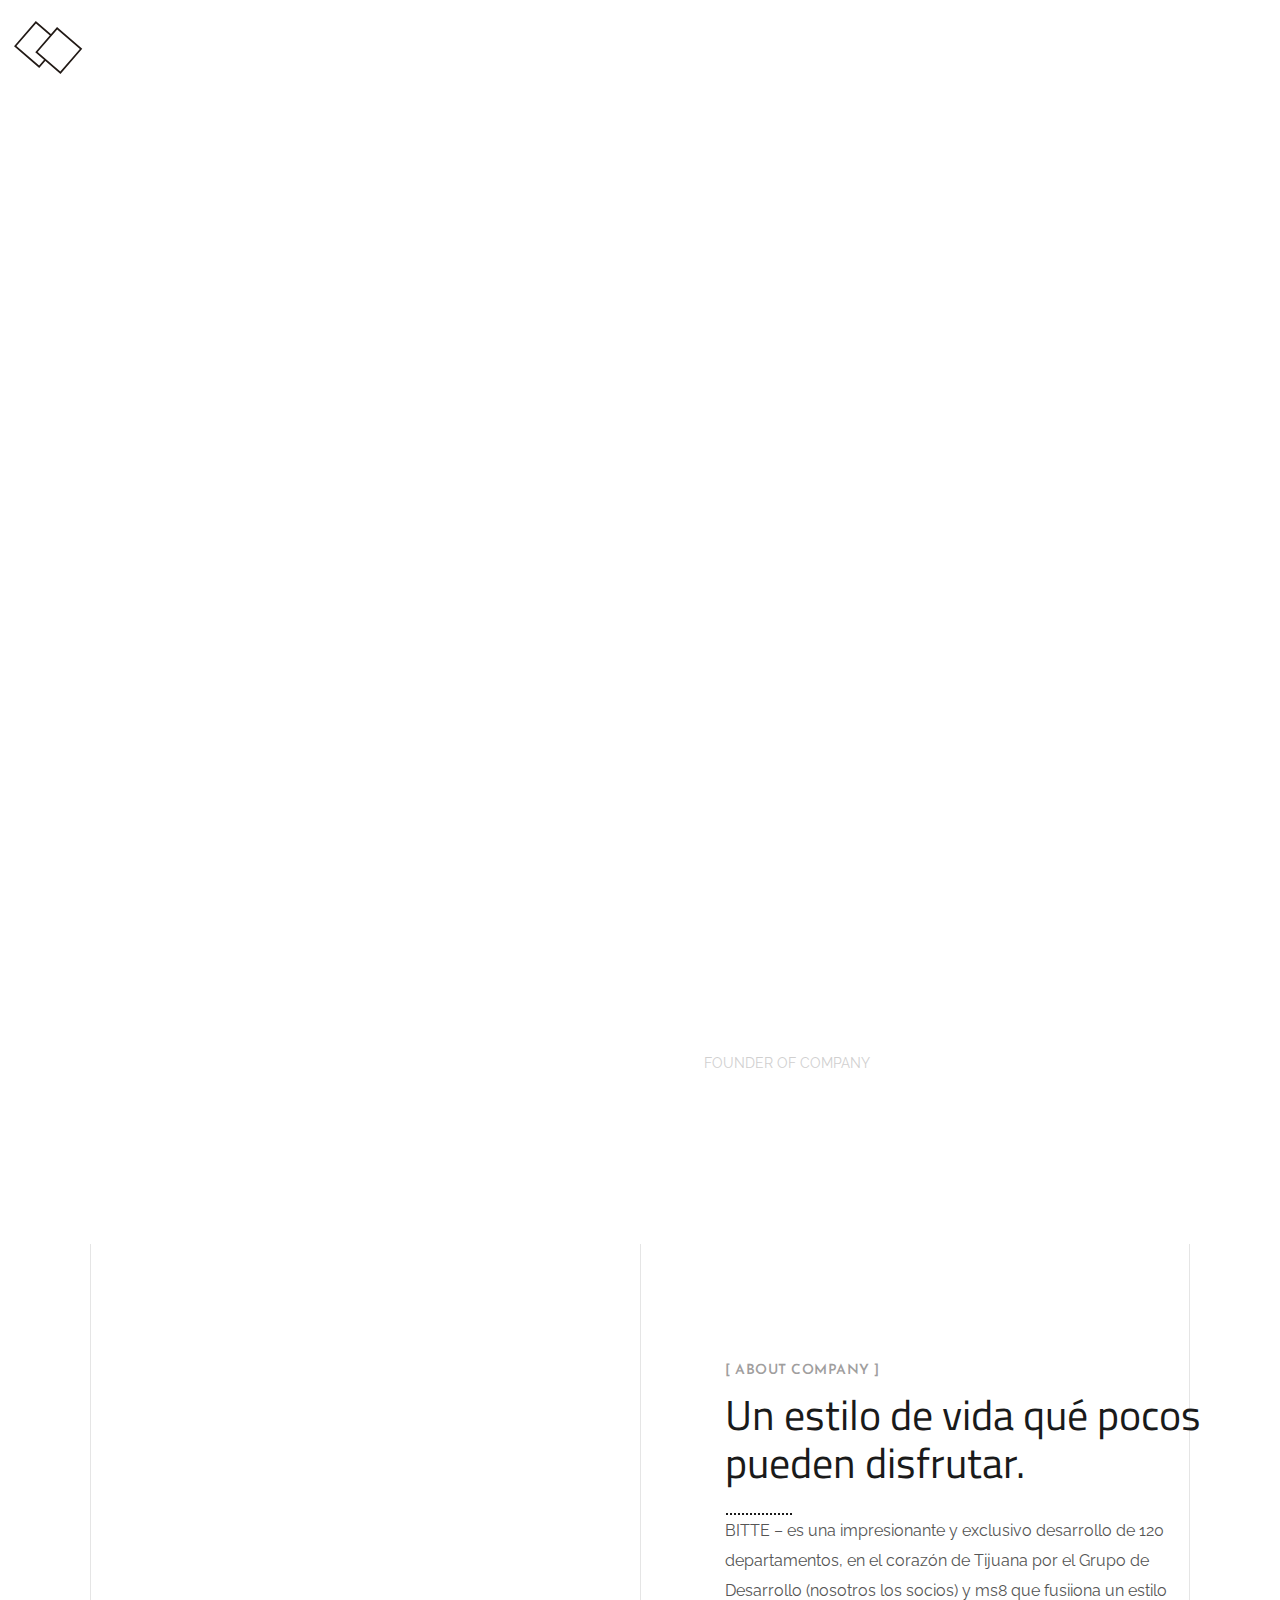
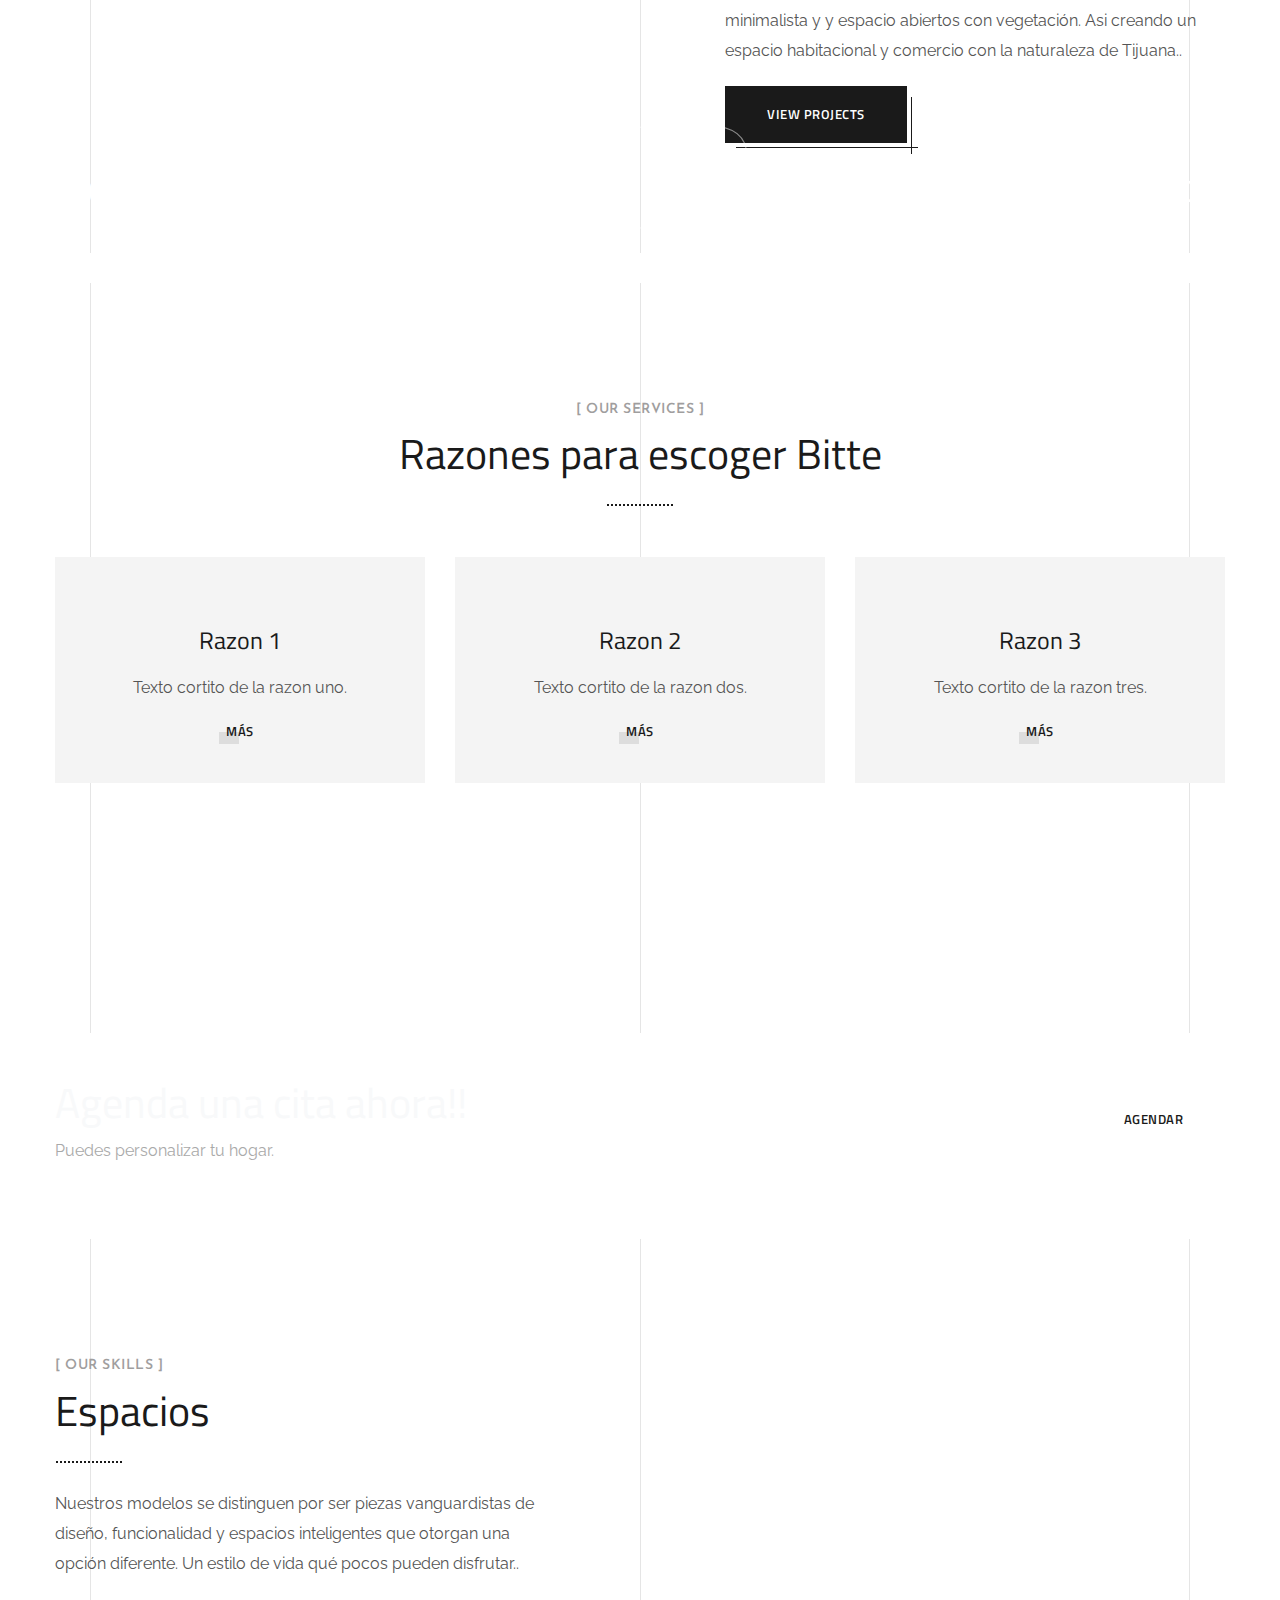
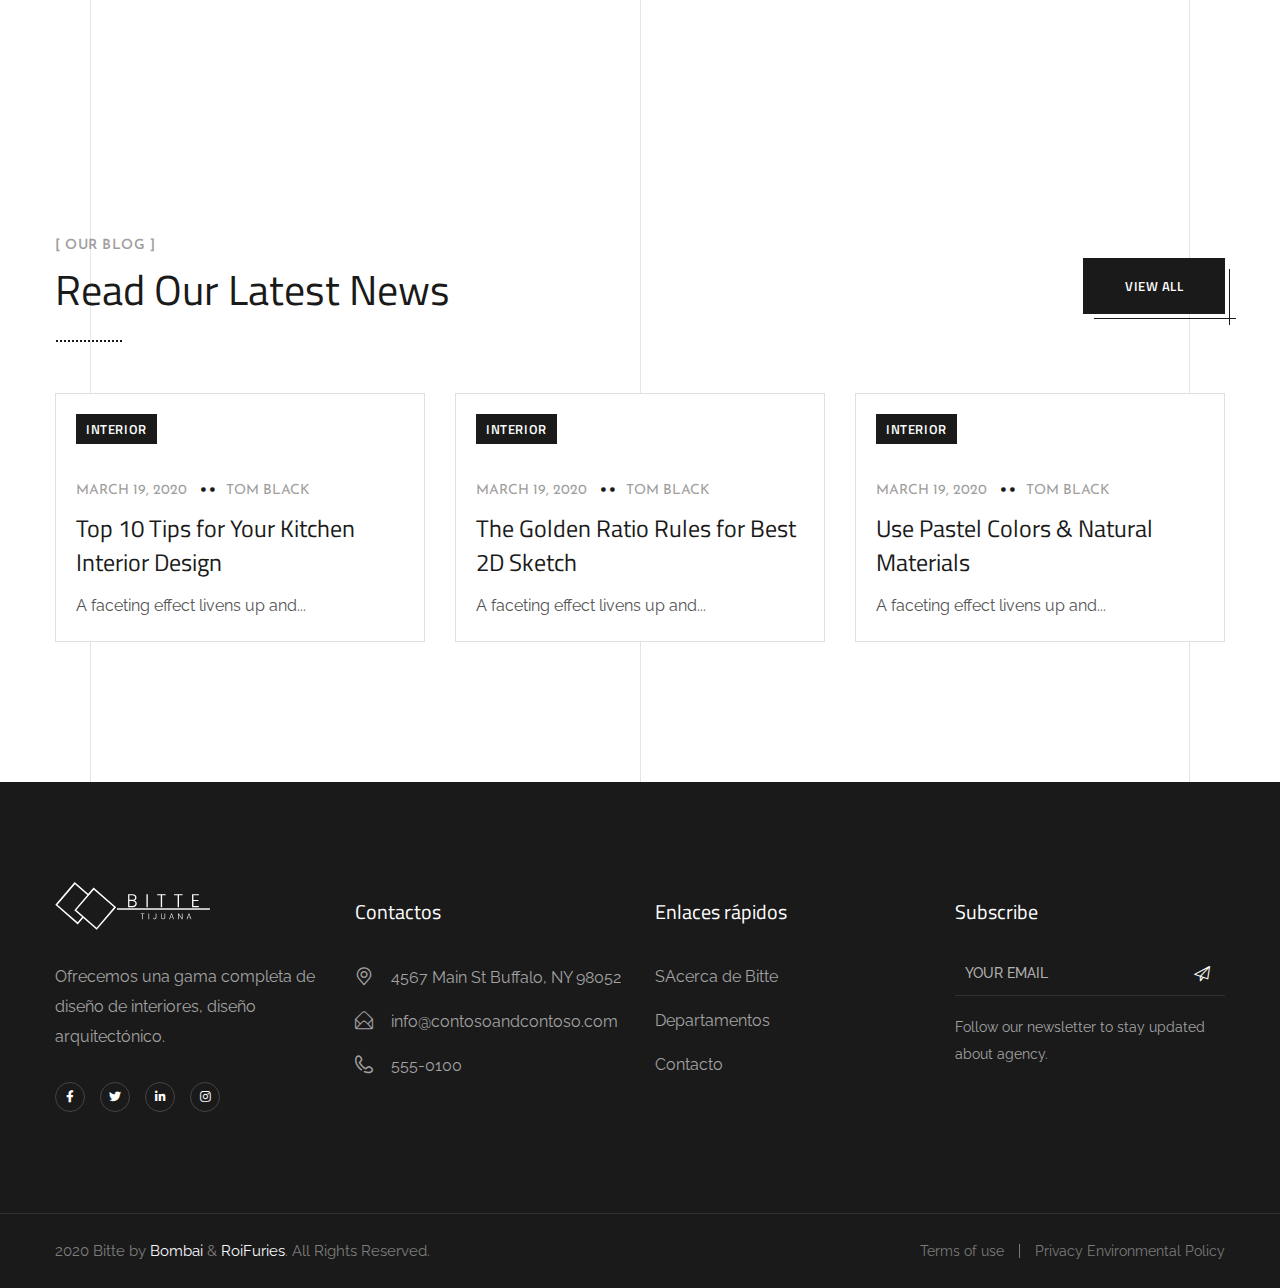
==== index.html @ f3c4a53a "first commit" ====
<!DOCTYPE html>
<html lang="en">

<head>
    <meta charset="utf-8">
    <meta http-equiv="X-UA-Compatible" content="IE=edge" />
    <meta name="viewport" content="width=device-width, initial-scale=1, maximum-scale=1" />
    <title>Bitte</title>
    <link rel="shortcut icon" type="image/x-icon" href="images/favicon.png" />
    <link rel="stylesheet" href="css/bootstrap.min.css" />
    <link rel="stylesheet" href="css/font-awesome.min.css" />
    <link rel="stylesheet" href="css/flaticon.css" />
    <link rel="stylesheet" href="css/owl.carousel.min.css" />
    <link rel="stylesheet" href="css/owl.theme.css" />
    <link rel="stylesheet" href="css/magnific-popup.css" />
    <link rel="stylesheet" href="css/lightgallery.css" />
    <link rel="stylesheet" href="css/woocommerce.css" />
    <link rel="stylesheet" href="css/royal-preload.css" />

    <link rel="stylesheet" href="style.css" />
    <!-- REVOLUTION SLIDER CSS -->
    <link rel="stylesheet" type="text/css" href="plugins/revolution/revolution/css/settings.css">   
    <!-- REVOLUTION NAVIGATION STYLE -->
    <link rel="stylesheet" type="text/css" href="plugins/revolution/revolution/css/navigation.css">
</head>

<body>
    <div id="royal_preloader"></div>
    <div id="page" class="site">
        <header id="site-header" class="site-header header-transparent">
            <!-- Main Header start -->
            <div class="octf-main-header is-fixed">
                <div class="octf-area-wrap">
                    <div class="container-fluid octf-mainbar-container">
                        <div class="octf-mainbar">
                            <div class="octf-mainbar-row octf-row">
                                <div class="octf-col logo-col no-padding">
                                    <div id="site-logo" class="site-logo">
                                        <a href="index.html">
                                            <img src="images/logo.svg" alt="Theratio" class="">
                                        </a>
                                    </div>
                                </div>
                                <div class="octf-col menu-col no-padding">
                                    <nav id="site-navigation" class="main-navigation">
                                        <ul class="menu">
                                            <li><a href="about-us.html">BITTE</a></li>
                                            <li><a href="BitteEspacios.html">Espacios</a></li>
                                            <li><a href="bitteDeptos.html">Departamentos</a></li>
                                            <li><a href="bitteContacto.html">Contacto</a></li>
                                        </ul>
                                    </nav>
                                </div>
                                <div class="octf-col cta-col text-right no-padding">
                                <!-- Call To Action -->
                                    <div class="octf-btn-cta">


                                        <div class="octf-sidepanel octf-cta-header">
                                            <div class="site-overlay panel-overlay"></div>
                                            <div id="panel-btn" class="panel-btn octf-cta-icons">
                                                <i class="ot-flaticon-menu"></i>
                                            </div>
                                        </div>
                                        
                                    </div>                              
                                </div>
                            </div>
                        </div>
                    </div>
                </div>
            </div>
            <div class="header_mobile">
                <div class="container-fluid">
                    <div class="octf-mainbar-row octf-row">
                        <div class="octf-col">
                            <div class="mlogo_wrapper clearfix">
                                <div class="mobile_logo">
                                    <a href="index.html">
                                        <img src="images/logo.svg" alt="Theratio">
                                    </a>
                                </div>
                            </div>
                        </div>
                        <div class="octf-col justify-content-end">
                            <div class="octf-search octf-cta-header">
                                <div class="toggle_search octf-cta-icons">
                                    <i class="ot-flaticon-search"></i>
                                </div>
                                <!-- Form Search on Header -->
                                <div class="h-search-form-field collapse">
                                    <div class="h-search-form-inner">
                                        <form role="search" method="get" class="search-form">
                                            <input type="search" class="search-field" placeholder="SEARCH..." value="" name="s">
                                            <button type="submit" class="search-submit"><i class="ot-flaticon-search"></i></button>
                                        </form>
                                    </div>                                  
                                </div>
                            </div>
                            <div class="octf-menu-mobile octf-cta-header">
                                <div id="mmenu-toggle" class="mmenu-toggle">
                                    <button><i class="ot-flaticon-menu"></i></button>
                                </div>
                                <div class="site-overlay mmenu-overlay"></div>
                                <div id="mmenu-wrapper" class="mmenu-wrapper on-right">
                                    <div class="mmenu-inner">
                                        <a class="mmenu-close" href="#"><i class="ot-flaticon-right-arrow"></i></a>
                                        <div class="mobile-nav">
                                            <ul id="menu-main-menu" class="mobile_mainmenu none-style">
                                                <li><a href="about-us.html">BITTE</a></li>
                                            <li><a href="BitteEspacios.html">Espacios</a></li>
                                            <li><a href="bitteDeptos.html">Departamentos</a></li>
                                            <li><a href="bitteContacto.html">Contacto</a></li>
                                            </ul>
                                        </div>
                                    </div>
                                </div>
                            </div>
                        </div>
                    </div>
                </div>
            </div>
        </header>

        <div id="side-panel" class="side-panel">
            <a href="#" class="side-panel-close"><i class="ot-flaticon-close-1"></i></a>
            <div class="side-panel-block">
                <div class="side-panel-wrap">
                    <div class="the-logo">
                        <a href="index-html">
                            <img src="images/logo-footer.svg" alt="Theratio">
                        </a>                    
                    </div>
                    <div class="ot-heading">
                        <h2 class="main-heading">Galería</h2>
                    </div>
                    <div class="image-gallery">
                        <div id="gallery-1" class="gallery galleryid-102 gallery-columns-3 gallery-size-thumbnail">
                            <figure class="gallery-item">
                                <div class="gallery-icon landscape">
                                    <a href="https://via.placeholder.com/150x150.png">
                                        <img src="https://via.placeholder.com/150x150.png" class="" alt="">
                                    </a>
                                </div>
                            </figure>
                            <figure class="gallery-item">
                                <div class="gallery-icon landscape">
                                    <a href="https://via.placeholder.com/150x150.png">
                                        <img src="https://via.placeholder.com/150x150.png" class="" alt="">
                                    </a>
                                </div>
                            </figure>
                            <figure class="gallery-item">
                                <div class="gallery-icon landscape">
                                    <a href="https://via.placeholder.com/150x150.png">
                                        <img src="https://via.placeholder.com/150x150.png" class="" alt="">
                                    </a>
                                </div>
                            </figure>
                            <figure class="gallery-item">
                                <div class="gallery-icon landscape">
                                    <a href="https://via.placeholder.com/150x150.png">
                                        <img src="https://via.placeholder.com/150x150.png" class="" alt="">
                                    </a>
                                </div>
                            </figure>
                            <figure class="gallery-item">
                                <div class="gallery-icon landscape">
                                    <a href="https://via.placeholder.com/150x150.png">
                                        <img src="https://via.placeholder.com/150x150.png" class="" alt="">
                                    </a>
                                </div>
                            </figure>
                            <figure class="gallery-item">
                                <div class="gallery-icon landscape">
                                    <a href="https://via.placeholder.com/150x150.png">
                                        <img src="https://via.placeholder.com/150x150.png" class="" alt="">
                                    </a>
                                </div>
                            </figure>
                        </div>
                    </div>
                    <div class="ot-heading ">
                        <h2 class="main-heading">Contact Info</h2>
                    </div>
                    <div class="side-panel-cinfo">
                        <ul class="panel-cinfo">
                            <li class="panel-list-item">
                                <span class="panel-list-icon"><i class="ot-flaticon-place"></i></span>
                                <span class="panel-list-text"> 4567 Main St Buffalo, NY 98052  </span>
                            </li>
                            <li class="panel-list-item">
                                <span class="panel-list-icon"><i class="ot-flaticon-mail"></i></span>
                                <span class="panel-list-text">info@contosoandcontoso.com</span>
                            </li>
                            <li class="panel-list-item">
                                <span class="panel-list-icon"><i class="ot-flaticon-phone-call"></i></span>
                                <span class="panel-list-text">+1555-0100</span>
                            </li>
                        </ul>
                    </div>
                    <div class="side-panel-social">
                        <ul>
                            <li><a href="http://twitter.com" target="_self"><i class="fab fa-twitter"></i></a></li>
                            <li><a href="http://facebook.com" target="_self"><i class="fab fa-facebook-f"></i></a></li>
                            <li><a href="http://linkedin.com" target="_self"><i class="fab fa-linkedin-in"></i></a></li>
                            <li><a href="http://instagram" target="_self"><i class="fab fa-instagram"></i></a></li>
                        </ul>
                    </div>
                </div>
            </div>
        </div>

        <div id="content" class="site-content">
            <div class="p-0">
                <div class="grid-lines grid-lines-horizontal z-index-1">
                    <span class="g-line-horizontal line-bottom color-line-secondary"></span>
                </div>
                <div class="grid-lines grid-lines-vertical z-index-1">
                    <span class="g-line-vertical line-left color-line-secondary"></span>
                    <span class="g-line-vertical line-right color-line-secondary"></span>
                </div>
                <div id="rev_slider_one_wrapper" class="rev_slider_wrapper fullscreen-container" data-alias="mask-showcase" data-source="gallery">
                    <!-- START REVOLUTION SLIDER 5.4.1 fullscreen mode -->
                    <div id="rev_slider_one" class="rev_slider fullscreenbanner" style="display:none;" data-version="5.4.1">
                        <ul>
                        
                            <!-- SLIDE 1 -->
                            <li data-index="rs-70" data-transition="fade" data-slotamount="default" data-hideafterloop="0" data-hideslideonmobile="off"  data-easein="default" data-easeout="default" data-masterspeed="300"  data-thumb="https://via.placeholder.com/1920x950.png"  data-rotate="0"  data-saveperformance="off"  data-title="" data-param1="1" data-param2="" data-param3="" data-param4="" data-param5="" data-param6="" data-param7="" data-param8="" data-param9="" data-param10="" data-description="">
                                <!-- MAIN IMAGE -->
                                <img src="https://via.placeholder.com/1920x950.png" data-bgcolor='rgba(255,255,255,0)' style='' alt=""  data-bgposition="center center" data-bgfit="cover" class="rev-slidebg" data-bgrepeat="no-repeat" data-bgparallax="off" data-no-retina>
                                
                                <!-- LAYER 1  right image overlay dark-->

                                                            
                                <!-- LAYER 3  Thin text title-->
                                <div class="tp-caption tp-resizeme tp-caption-big" 
                                    id="slide-70-layer-1" 
                                    data-x="['center','center','center','center']" data-hoffset="['56','46','34','0']" 
                                    data-y="['center','center','center','center']" data-voffset="['-64','-72','-65','-50']" 
                                    data-fontsize="['206',150','0','0']"
                                    data-lineheight="['206','170','127','80']"
                                    data-letterspacing="['104','85','63','39']"
                                    data-fontweight="['900','900','900','900']"
                                    data-color="['transparent','transparent','transparent','transparent']"
                                    data-whitespace="nowrap"
                         
                                    data-type="text" 
                                    data-responsive_offset="on" 
                
                                    data-frames='[{"delay":500,"split":"chars","splitdelay":0.1,"speed":500,"frame":"0","from":"x:[105%];z:0;rX:45deg;rY:0deg;rZ:90deg;sX:1;sY:1;skX:0;skY:0;","mask":"x:0px;y:0px;s:inherit;e:inherit;","to":"o:1;","ease":"power4.inOut"},{"delay":"wait","speed":1000,"frame":"999","to":"x:50px;z:0;rX:0deg;rY:0deg;rZ:0deg;sX:1;sY:1;skX:0;skY:0;","ease":"power3.inOut"}]'

                                    data-textAlign="['center','center','center','center']"
                
                                    >Design
                                </div>
                                       
                                <!-- LAYER 4  Bold Title-->
                                <div class="tp-caption tp-resizeme tp-caption-main" 
                                    id="slide-70-layer-2" 
                                    data-x="['center','center','center','center']" data-hoffset="['2','0','0','0']" 
                                    data-y="['center','center','center','center']" data-voffset="['-56','-63','-60','-65']"
                                    data-fontsize="['93','72','55','40']"
                                    data-lineheight="['83','70','51','55']"
                                    data-color="['#fff','#fff','#fff','#fff']"
                                    data-fontweight="['200','200','200','200']"
                                    data-whitespace="nowrap"
                         
                                    data-type="text" 
                                    data-responsive_offset="on" 
                                    
                                    data-frames='[{"delay":900,"speed":1000,"frame":"0","from":"x:50px;opacity:0;","to":"o:1;","ease":"power3.inOut"},{"delay":"wait","speed":1000,"frame":"999","to":"x:50px;opacity:0;","ease":"power3.inOut"}]'

                                    data-textAlign="['left','left','left','left']"
                
                                    >New Level of Interior 
                                </div>
                                                                    
                                <!-- LAYER 5  Paragraph-->
                                <div class="tp-caption tp-resizeme tp-desc" 
                                    id="slide-70-layer-3" 
                                    data-x="['center','center','center','center']" data-hoffset="['0','0','0','0']"
                                    data-y="['center','center','center','center']" data-voffset="['54','43','31','15']" 
                                    data-fontsize="['19','18','17','16']"
                                    data-lineheight="['33','27','28','24']"
                                    data-width="['818','630','500','417']"
                                    data-weight="['500','500','500','500']"
                                    data-color="['#fff','#fff','#fff','#fff']"
                                    data-whitespace="normal"
                         
                                    data-type="text" 
                                    data-responsive_offset="on" 
                
                                    data-frames='[{"delay":1200,"speed":1000,"frame":"0","from":"x:50px;opacity:0;","to":"o:1;","ease":"power3.inOut"},{"delay":"wait","speed":1000,"frame":"999","to":"x:50px;opacity:0;","ease":"power3.inOut"}]'
                                    
                                    data-textAlign="['center','center','center','center']"
                
                                    >We pride ourselves on being builders — creating architectural and creative solutions to help people realize their vision and make them a reality. Wanna work with us?
                                    </div> 
        
                                <!-- LAYER 6  Read More-->
                                <div class="tp-caption rev-btn" 
                                    id="slide-70-layer-4" 
                                    data-x="['center','center','center','center']" data-hoffset="['0','0','0','0']"  
                                    data-y="['center','center','center','center']" data-voffset="['170','140','119','110']"
                                    data-fontsize="['13','18','17','0']"
                                    data-lineheight="['25','18','16','16']"
                                    data-width="none"
                                    data-height="none"
                                    data-whitespace="nowrap"   
                                    data-responsive_offset="on" 
                
                                    data-frames='[{"delay":1500,"speed":1000,"frame":"0","from":"x:50px;opacity:0;","to":"o:1;","ease":"power3.inOut"},{"delay":"wait","speed":1000,"frame":"999","to":"x:50px;opacity:0;","ease":"power3.inOut"}]'
                                    
                                    data-textAlign="['center','center','center','center']"
                                    data-paddingtop="[0,0,0,0]"
                                    data-paddingright="[0,0,0,0]"
                                    data-paddingbottom="[0,0,0,0]"
                                    data-paddingleft="[0,0,0,0]"
                
                                    ><a href="portfolio-masonry.html" class="octf-btn octf-btn-primary btn-slider btn-large">View Projects</a>
                                </div>  
                       
                            </li>  
                                         

                            <!-- SLIDE 1 -->
                            <li data-index="rs-71" data-transition="fade" data-slotamount="default" data-hideafterloop="0" data-hideslideonmobile="off"  data-easein="default" data-easeout="default" data-masterspeed="300"  data-thumb="https://via.placeholder.com/1920x950.png"  data-rotate="0"  data-saveperformance="off"  data-title="" data-param1="1" data-param2="" data-param3="" data-param4="" data-param5="" data-param6="" data-param7="" data-param8="" data-param9="" data-param10="" data-description="">
                                <!-- MAIN IMAGE -->
                                <img src="https://via.placeholder.com/1920x950.png" data-bgcolor='#ffffff' style='' alt=""  data-bgposition="center center" data-bgfit="cover" data-bgrepeat="no-repeat" class="rev-slidebg" data-bgparallax="off" data-no-retina>
                                  
                                                            
                                <!-- LAYER 3  Thin text title-->
                                <div class="tp-caption tp-resizeme tp-caption-big" 
                                    id="slide-71-layer-1" 
                                    data-x="['center','center','center','center']" data-hoffset="['56','46','34','0']" 
                                    data-y="['center','center','center','center']" data-voffset="['-64','-72','-65','-50']" 
                                    data-fontsize="['206',150','0','0']"
                                    data-lineheight="['206','170','127','80']"
                                    data-letterspacing="['104','85','63','39']"
                                    data-fontweight="['900','900','900','900']"
                                    data-color="['transparent','transparent','transparent','transparent']"
                                    data-whitespace="nowrap"
                         
                                    data-type="text" 
                                    data-responsive_offset="on" 
                
                                    data-frames='[{"delay":500,"split":"chars","splitdelay":0.1,"speed":500,"frame":"0","from":"x:[105%];z:0;rX:45deg;rY:0deg;rZ:90deg;sX:1;sY:1;skX:0;skY:0;","mask":"x:0px;y:0px;s:inherit;e:inherit;","to":"o:1;","ease":"power4.inOut"},{"delay":"wait","speed":1000,"frame":"999","to":"x:50px;z:0;rX:0deg;rY:0deg;rZ:0deg;sX:1;sY:1;skX:0;skY:0;","ease":"power3.inOut"}]'

                                    data-textAlign="['center','center','center','center']"
                
                                    >Quality
                                </div>
                                       
                                <!-- LAYER 4  Bold Title-->
                                <div class="tp-caption tp-resizeme tp-caption-main" 
                                    id="slide-71-layer-2" 
                                    data-x="['center','center','center','center']" data-hoffset="['2','0','0','0']" 
                                    data-y="['center','center','center','center']" data-voffset="['-56','-63','-60','-65']"
                                    data-fontsize="['93','72','55','40']"
                                    data-lineheight="['83','70','51','55']"
                                    data-color="['#fff','#fff','#fff','#fff']"
                                    data-fontweight="['200','200','200','200']"
                                    data-whitespace="nowrap"
                         
                                    data-type="text" 
                                    data-responsive_offset="on" 
                                    
                                    data-frames='[{"delay":900,"speed":1000,"frame":"0","from":"x:50px;opacity:0;","to":"o:1;","ease":"power3.inOut"},{"delay":"wait","speed":1000,"frame":"999","to":"x:50px;opacity:0;","ease":"power3.inOut"}]'

                                    data-textAlign="['left','left','left','left']"
                
                                    >High-end Interior Design
                                </div>
                                                                    
                                <!-- LAYER 5  Paragraph-->
                                <div class="tp-caption tp-resizeme tp-desc" 
                                    id="slide-71-layer-3" 
                                    data-x="['center','center','center','center']" data-hoffset="['0','0','0','0']"
                                    data-y="['center','center','center','center']" data-voffset="['54','43','31','15']" 
                                    data-fontsize="['19','18','17','16']"
                                    data-lineheight="['33','27','28','24']"
                                    data-width="['818','630','500','417']"
                                    data-weight="['500','500','500','500']"
                                    data-color="['#fff','#fff','#fff','#fff']"
                                    data-whitespace="normal"
                         
                                    data-type="text" 
                                    data-responsive_offset="on" 
                
                                    data-frames='[{"delay":1200,"speed":1000,"frame":"0","from":"x:50px;opacity:0;","to":"o:1;","ease":"power3.inOut"},{"delay":"wait","speed":1000,"frame":"999","to":"x:50px;opacity:0;","ease":"power3.inOut"}]'
                                    
                                    data-textAlign="['center','center','center','center']"
                
                                    >We pride ourselves on being builders — creating architectural and creative solutions to help people realize their vision and make them a reality. Wanna work with us?
                                    </div> 
        
                                <!-- LAYER 6  Read More-->
                                <div class="tp-caption rev-btn" 
                                    id="slide-71-layer-4" 
                                    data-x="['center','center','center','center']" data-hoffset="['0','0','0','0']"  
                                    data-y="['center','center','center','center']" data-voffset="['170','140','119','110']"
                                    data-fontsize="['13','18','17','0']"
                                    data-lineheight="['25','18','16','16']"
                                    data-width="none"
                                    data-height="none"
                                    data-whitespace="nowrap"   
                                    data-responsive_offset="on" 
                
                                    data-frames='[{"delay":1500,"speed":1000,"frame":"0","from":"x:50px;opacity:0;","to":"o:1;","ease":"power3.inOut"},{"delay":"wait","speed":1000,"frame":"999","to":"x:50px;opacity:0;","ease":"power3.inOut"}]'
                                    
                                    data-textAlign="['center','center','center','center']"
                                    data-paddingtop="[0,0,0,0]"
                                    data-paddingright="[0,0,0,0]"
                                    data-paddingbottom="[0,0,0,0]"
                                    data-paddingleft="[0,0,0,0]"
                
                                    ><a href="portfolio-masonry.html" class="octf-btn octf-btn-primary btn-slider btn-large">View Projects</a>
                                </div>  
                            </li>  

                            <!-- SLIDE 1 -->
                            <li data-index="rs-72" data-transition="fade" data-slotamount="default" data-hideafterloop="0" data-hideslideonmobile="off"  data-easein="default" data-easeout="default" data-masterspeed="300"  data-thumb="https://via.placeholder.com/1920x950.png"  data-rotate="0"  data-saveperformance="off"  data-title="" data-param1="1" data-param2="" data-param3="" data-param4="" data-param5="" data-param6="" data-param7="" data-param8="" data-param9="" data-param10="" data-description="">
                                <!-- MAIN IMAGE -->
                                <img src="https://via.placeholder.com/1920x950.png" data-bgcolor='#ffffff' style='' alt=""  data-bgposition="center center" data-bgfit="cover" data-bgrepeat="no-repeat" class="rev-slidebg" data-bgparallax="off" data-no-retina>
                                
                                                            
                                <!-- LAYER 3  Thin text title-->
                                <div class="tp-caption tp-resizeme tp-caption-big" 
                                    id="slide-72-layer-1" 
                                    data-x="['center','center','center','center']" data-hoffset="['56','46','34','0']" 
                                    data-y="['center','center','center','center']" data-voffset="['-64','-72','-65','-50']" 
                                    data-fontsize="['206',150','0','0']"
                                    data-lineheight="['206','170','127','80']"
                                    data-letterspacing="['104','85','63','39']"
                                    data-fontweight="['900','900','900','900']"
                                    data-color="['transparent','transparent','transparent','transparent']"
                                    data-whitespace="nowrap"
                         
                                    data-type="text" 
                                    data-responsive_offset="on" 
                
                                    data-frames='[{"delay":500,"split":"chars","splitdelay":0.1,"speed":500,"frame":"0","from":"x:[105%];z:0;rX:45deg;rY:0deg;rZ:90deg;sX:1;sY:1;skX:0;skY:0;","mask":"x:0px;y:0px;s:inherit;e:inherit;","to":"o:1;","ease":"power4.inOut"},{"delay":"wait","speed":1000,"frame":"999","to":"x:50px;z:0;rX:0deg;rY:0deg;rZ:0deg;sX:1;sY:1;skX:0;skY:0;","ease":"power3.inOut"}]'

                                    data-textAlign="['center','center','center','center']"
                
                                    >Studio
                                </div>
                                       
                                <!-- LAYER 4  Bold Title-->
                                <div class="tp-caption tp-resizeme tp-caption-main" 
                                    id="slide-72-layer-2" 
                                    data-x="['center','center','center','center']" data-hoffset="['2','0','0','0']" 
                                    data-y="['center','center','center','center']" data-voffset="['-56','-63','-60','-65']"
                                    data-fontsize="['93','72','55','40']"
                                    data-lineheight="['83','70','51','55']"
                                    data-color="['#fff','#fff','#fff','#fff']"
                                    data-fontweight="['200','200','200','200']"
                                    data-whitespace="nowrap"
                         
                                    data-type="text" 
                                    data-responsive_offset="on" 
                                    
                                    data-frames='[{"delay":900,"speed":1000,"frame":"0","from":"x:50px;opacity:0;","to":"o:1;","ease":"power3.inOut"},{"delay":"wait","speed":1000,"frame":"999","to":"x:50px;opacity:0;","ease":"power3.inOut"}]'

                                    data-textAlign="['left','left','left','left']"
                
                                    >Best Furniture and Decor
                                </div>
                                                                    
                                <!-- LAYER 5  Paragraph-->
                                <div class="tp-caption tp-resizeme tp-desc" 
                                    id="slide-72-layer-3" 
                                    data-x="['center','center','center','center']" data-hoffset="['0','0','0','0']"
                                    data-y="['center','center','center','center']" data-voffset="['54','43','31','15']" 
                                    data-fontsize="['19','18','17','16']"
                                    data-lineheight="['33','27','28','24']"
                                    data-width="['818','630','500','417']"
                                    data-weight="['500','500','500','500']"
                                    data-color="['#fff','#fff','#fff','#fff']"
                                    data-whitespace="normal"
                         
                                    data-type="text" 
                                    data-responsive_offset="on" 
                
                                    data-frames='[{"delay":1200,"speed":1000,"frame":"0","from":"x:50px;opacity:0;","to":"o:1;","ease":"power3.inOut"},{"delay":"wait","speed":1000,"frame":"999","to":"x:50px;opacity:0;","ease":"power3.inOut"}]'
                                    
                                    data-textAlign="['center','center','center','center']"
                
                                    >We pride ourselves on being builders — creating architectural and creative solutions to help people realize their vision and make them a reality. Wanna work with us?
                                    </div> 
        
                                <!-- LAYER 6  Read More-->
                                <div class="tp-caption rev-btn" 
                                    id="slide-72-layer-4" 
                                    data-x="['center','center','center','center']" data-hoffset="['0','0','0','0']"  
                                    data-y="['center','center','center','center']" data-voffset="['170','140','119','110']"
                                    data-fontsize="['13','18','17','0']"
                                    data-lineheight="['25','18','16','16']"
                                    data-width="none"
                                    data-height="none"
                                    data-whitespace="nowrap"   
                                    data-responsive_offset="on" 
                
                                    data-frames='[{"delay":1500,"speed":1000,"frame":"0","from":"x:50px;opacity:0;","to":"o:1;","ease":"power3.inOut"},{"delay":"wait","speed":1000,"frame":"999","to":"x:50px;opacity:0;","ease":"power3.inOut"}]'
                                    
                                    data-textAlign="['center','center','center','center']"
                                    data-paddingtop="[0,0,0,0]"
                                    data-paddingright="[0,0,0,0]"
                                    data-paddingbottom="[0,0,0,0]"
                                    data-paddingleft="[0,0,0,0]"
                
                                    ><a href="portfolio-masonry.html" class="octf-btn octf-btn-primary btn-slider btn-large">View Projects</a>
                                </div>  
                            </li>  
                                                    
                  
                        </ul>
                        <div class="tp-bannertimer"></div>

                    </div>
                </div>
                <div class="banner-desc-1">
                    <ul>
                        <li><a href="#"><span>pinterest</span></a></li>
                        <li><a href="#"><span>twitter</span></a></li>
                        <li><a href="#"><span>facebook</span></a></li>
                        <li><a href="#"><span>instagram</span></a></li>
                    </ul>
                </div>
            </div>

            <section class="story-1">
                <div class="container">
                    <div class="row">
                        <div class="col-lg-6 col-md-12">
                            <div class="story-text">
                                <p>“Even if you don’t have a ready sketch of what you want – we will help you to get the result you dreamed of.”</p>
                            </div>
                        </div>
                        <div class="col-lg-6 col-md-12">
                            <div class="story-author">
                                <img src="https://via.placeholder.com/140x140.png" class="" alt="">
                                <div class="story-content">
                                    <h5 class="story-title">David Oswald</h5>
                                    <p class="story-description">founder of company</p>
                                </div>
                            </div>
                        </div>
                    </div>
                </div>
            </section>
            <section class="about-1">
                <div class="grid-lines grid-lines-vertical">
                    <span class="g-line-vertical line-left color-line-default"></span>
                    <span class="g-line-vertical line-center color-line-default"></span>
                    <span class="g-line-vertical line-right color-line-default"></span>
                </div>
                <div class="container">
                    <div class="row">
                        <div class="col-lg-6 col-md-12 mb-5 mb-lg-0">
                            <div class="about-img-1">
                                <img src="https://via.placeholder.com/670x642.png" alt="">
                            </div>
                        </div>
                        <div class="col-lg-6 col-md-12 align-self-center">
                            <div class="about-content-1 ml-xl-70">
                                <div class="ot-heading is-dots">
                                    <span>[ about company ]</span>
                                    <h2 class="main-heading">Un estilo de vida qué pocos pueden disfrutar.</h2>
                                </div>
                                <p>BITTE – es una impresionante y exclusivo desarrollo de
                                    120 departamentos, en el corazón de Tijuana por el
                                    Grupo de Desarrollo (nosotros los socios) y ms8 que
                                    fusiiona un estilo minimalista y y espacio abiertos con
                                    vegetación. Asi creando un espacio habitacional y
                                    comercio con la naturaleza de Tijuana..</p>
                                <div class="ot-button">
                                    <a href="portfolio-masonry.html" class="octf-btn octf-btn-dark">View Projects</a>
                                </div>
                            </div>
                        </div>
                    </div>
                </div>
            </section>
            <!-- <div class="client-1 bg-light-1">
                <div class="container-fluid">
                    <div class="row">
                        <div class="col-lg-12">
                            <div class="clients-slide owl-theme owl-carousel">
                                <div class="img-item">
                                    <figure><img src="https://via.placeholder.com/300x145.png" alt=""></figure>
                                </div>
                                <div class="img-item">
                                    <figure><img src="https://via.placeholder.com/300x145.png" alt=""></figure>
                                </div>
                                <div class="img-item">
                                    <figure><img src="https://via.placeholder.com/300x145.png" alt=""></figure>
                                </div>
                                <div class="img-item">
                                    <figure><img src="https://via.placeholder.com/300x145.png" alt=""></figure>
                                </div>
                                <div class="img-item">
                                    <figure><img src="https://via.placeholder.com/300x145.png" alt=""></figure>
                                </div>
                                <div class="img-item">
                                    <figure><img src="https://via.placeholder.com/300x145.png" alt=""></figure>
                                </div>
                                <div class="img-item">
                                    <figure><img src="https://via.placeholder.com/300x145.png" alt=""></figure>
                                </div>
                                <div class="img-item">
                                    <figure><img src="https://via.placeholder.com/300x145.png" alt=""></figure>
                                </div>
                                <div class="img-item">
                                    <figure><img src="https://via.placeholder.com/300x145.png" alt=""></figure>
                                </div>
                                <div class="img-item">
                                    <figure><img src="https://via.placeholder.com/300x145.png" alt=""></figure>
                                </div>
                                <div class="img-item">
                                    <figure><img src="https://via.placeholder.com/300x145.png" alt=""></figure>
                                </div>
                                <div class="img-item">
                                    <figure><img src="https://via.placeholder.com/300x145.png" alt=""></figure>
                                </div>
                            </div>
                        </div>
                    </div>
                </div>
            </div> -->
            <div>
                <div class="container-fluid">
                    <div class="row justify-content-center">
                        <div class="col-lg-4 col-md-6 px-0">
                            <div class="cate-lines h-light">
                                <div class="cate-item">
                                    <a href="#">                
                                        <img src="https://via.placeholder.com/750x422.png" alt="">
                                    </a>                
                                    <div class="cate-item_content">
                                        <a href="#"><h2> Depa 1<span class="number-stroke">01</span></h2></a>
                                    </div>
                                </div>
                            </div>
                        </div>
                        <div class="col-lg-4 col-md-6 px-0">
                            <div class="cate-lines h-light">
                                <div class="cate-item">
                                    <a href="#">                
                                        <img src="https://via.placeholder.com/750x422.png" alt="">
                                    </a>                
                                    <div class="cate-item_content">
                                        <a href="#"><h2>Depa 2<span class="number-stroke">02</span></h2></a>
                                    </div>
                                </div>
                            </div>
                        </div>
                        <div class="col-lg-4 col-md-6 px-0">
                            <div class="cate-lines h-light">
                                <div class="cate-item">
                                    <a href="#">                
                                        <img src="https://via.placeholder.com/750x422.png" alt="">
                                    </a>                
                                    <div class="cate-item_content">
                                        <a href="#"><h2>Residential Spaces<span class="number-stroke">03</span></h2></a>
                                    </div>
                                </div>
                            </div>
                        </div>
                    </div>
                </div>
            </div>
            <section class="services-1">
                <div class="grid-lines grid-lines-vertical">
                    <span class="g-line-vertical line-left color-line-default"></span>
                    <span class="g-line-vertical line-center color-line-default"></span>
                    <span class="g-line-vertical line-right color-line-default"></span>
                </div>
                <div class="container">
                    <div class="row">
                        <div class="col-md-12 text-center theratio-align-center">
                            <div class="ot-heading is-dots">
                                <span>[ OUR SERVICES ]</span>
                                <h2 class="main-heading">Razones para escoger Bitte</h2>
                            </div>
                            <div class="space-50"></div>
                        </div>
                    </div>
                    <div class="row justify-content-center">
                        <div class="col-lg-4 col-md-6 col-sm-12">
                            <div class="icon-box icon-box--bg-img icon-box--icon-top icon-box--is-line-hover icon-bg-1 text-center">
                                <div class="icon-main"><img src="https://via.placeholder.com/74x84.png" alt=""></div>
                                <div class="content-box">
                                    <h5><a href="servcies-detail-1.html">Razon 1</a></h5>
                                    <p>Texto cortito de la razon uno.</p>
                                </div>
                                <div class="link-box">
                                    <a href="servcies-detail-1.html" class="btn-details">Más</a>
                                </div>
                            </div>
                        </div>
                        <div class="col-lg-4 col-md-6 col-sm-12">
                            <div class="icon-box icon-box--bg-img icon-box--icon-top icon-box--is-line-hover icon-bg-2 text-center">
                                <div class="icon-main"><img src="https://via.placeholder.com/74x84.png" alt=""></div>
                                <div class="content-box">
                                    <h5><a href="servcies-detail-1.html">Razon 2</a></h5>
                                    <p>Texto cortito de la razon dos.</p>
                                </div>
                                <div class="link-box">
                                    <a href="servcies-detail-1.html" class="btn-details">Más</a>
                                </div>
                            </div>
                        </div>
                        <div class="col-lg-4 col-md-6 col-sm-12">
                            <div class="icon-box icon-box--bg-img icon-box--icon-top icon-box--is-line-hover icon-bg-3 text-center">
                                <div class="icon-main"><img src="https://via.placeholder.com/74x84.png" alt=""></div>
                                <div class="content-box">
                                    <h5><a href="servcies-detail-1.html">Razon 3</a></h5>
                                    <p>Texto cortito de la razon tres.</p>
                                </div>
                                <div class="link-box">
                                    <a href="servcies-detail-1.html" class="btn-details">Más</a>
                                </div>
                            </div>
                        </div>
                        <div class="space-120"></div>
                    </div>
                    
                </div>
            </section>
            <section class="p-0">
                <div class="projects-grid pf_4_cols style-2 p-info-s2 img-scale w-auto no-gaps mx-0">
                    <div class="grid-sizer"></div>
                    <div class="project-item category-19 thumb2x">
                        <div class="projects-box">
                            <div class="projects-thumbnail">
                                <a href="portfolio-standar.html">
                                    <img src="https://via.placeholder.com/1440x720.png" alt="">
                                </a>
                                <div class="overlay">
                                    <h5>Stylish Family Appartment</h5>
                                    <i class="ot-flaticon-add"></i>
                                </div>
                            </div>
                            <div class="portfolio-info">
                                <div class="portfolio-info-inner">
                                    <h5><a class="title-link" href="portfolio-standar.html">Stylish Family Appartment</a></h5>
                                    <p class="portfolio-cates"><a href="#">Interior</a></p> 
                                </div>
                                <a class="overlay" href="portfolio-standar.html"></a>
                            </div>
                        </div>
                    </div>
                    <div class="project-item category-14 ">
                        <div class="projects-box">
                            <div class="projects-thumbnail">
                                <a href="portfolio-detail-slider.html">
                                    <img src="https://via.placeholder.com/720x720.png" alt="">
                                </a>
                                <div class="overlay">
                                    <h5>Minimal Guests House</h5>
                                    <i class="ot-flaticon-add"></i>
                                </div>
                            </div>
                            <div class="portfolio-info">
                                <div class="portfolio-info-inner">
                                    <h5><a class="title-link" href="portfolio-detail-slider.html">Minimal Guests House</a></h5>
                                    <p class="portfolio-cates">
                                        <a href="#">Decor</a>
                                        <a href="#">Interior</a>
                                    </p>
                                </div>
                                <a class="overlay" href="portfolio-detail-slider.html"></a>
                            </div>
                        </div>
                    </div>
                    <div class="project-item category-15 ">
                        <div class="projects-box">
                            <div class="projects-thumbnail">
                                <a href="portfolio-left.html">
                                    <img src="https://via.placeholder.com/720x720.png" alt="">
                                </a>
                                <div class="overlay">
                                    <h5>Art Family Residence</h5>
                                    <i class="ot-flaticon-add"></i>
                                </div>
                            </div>
                            <div class="portfolio-info">
                                <div class="portfolio-info-inner">
                                    <h5><a class="title-link" href="portfolio-left.html">Art Family Residence</a></h5>
                                    <p class="portfolio-cates"><a href="#">Architecture</a></p> 
                                </div>
                                <a class="overlay" href="portfolio-left.html"></a>
                            </div>
                        </div>
                    </div>
                    <div class="project-item category-20 ">
                        <div class="projects-box">
                            <div class="projects-thumbnail">
                                <a href="portfolio-right.html">
                                    <img src="https://via.placeholder.com/720x720.png" alt="">
                                </a>
                                <div class="overlay">
                                    <h5>Private House in Spain</h5>
                                    <i class="ot-flaticon-add"></i>
                                </div>
                            </div>
                            <div class="portfolio-info">
                                <div class="portfolio-info-inner">
                                    <h5><a class="title-link" href="portfolio-right.html">Private House in Spain</a></h5>
                                    <p class="portfolio-cates"><a href="#">Furniture</a></p> 
                                </div>
                                <a class="overlay" href="portfolio-right.html"></a>
                            </div>
                        </div>
                    </div>
                    <div class="project-item category-19 ">
                        <div class="projects-box">
                            <div class="projects-thumbnail">
                                <a href="portfolio-small.html">
                                    <img src="https://via.placeholder.com/720x720.png" alt="">
                                </a>
                                <div class="overlay">
                                    <h5>Modern Villa in Belgium</h5>
                                    <i class="ot-flaticon-add"></i>
                                </div>
                            </div>
                            <div class="portfolio-info">
                                <div class="portfolio-info-inner">
                                    <h5><a class="title-link" href="portfolio-small.html">Modern Villa in Belgium</a></h5>
                                    <p class="portfolio-cates"><a href="#">Furniture</a></p> 
                                </div>
                                <a class="overlay" href="portfolio-small.html"></a>
                            </div>
                        </div>
                    </div>
                    <div class="project-item category-14 thumb2x">
                        <div class="projects-box">
                            <div class="projects-thumbnail">
                                <a href="portfolio-big.html">
                                    <img src="https://via.placeholder.com/1440x720.png" alt="">
                                </a>
                                <div class="overlay">
                                    <h5>Minimalistic Style Appartment</h5>
                                    <i class="ot-flaticon-add"></i>
                                </div>
                            </div>
                            <div class="portfolio-info">
                                <div class="portfolio-info-inner">
                                    <h5><a class="title-link" href="portfolio-big.html">Minimalistic Style Appartment</a></h5>
                                    <p class="portfolio-cates"><a href="#">Furniture</a><a href="#">interior</a></p> 
                                </div>
                                <a class="overlay" href="portfolio-big.html"></a>
                            </div>
                        </div>
                    </div>
                </div>
            </section>
            <section class="cta">
                <div class="container">
                    <div class="row">
                        <div class="col-lg-8 mb-4 mb-lg-0">
                            <h2 class="text-light mb-0">Agenda una cita ahora!!</h2>
                            <div class="space-5"></div>
                            <p class=" mb-0">Puedes personalizar tu hogar.</p>
                        </div>
                        <div class="col-lg-4 text-left text-lg-right align-self-center">
                            <div class="ot-button">
                                <a href="contact.html" class="octf-btn octf-btn-light border-hover-light">Agendar</a>
                            </div>
                        </div>
                    </div>
                </div>
            </section>
            <section class="skill-1">
                <div class="grid-lines grid-lines-vertical">
                    <span class="g-line-vertical line-left color-line-default"></span>
                    <span class="g-line-vertical line-center color-line-default"></span>
                    <span class="g-line-vertical line-right color-line-default"></span>
                </div>
                <div class="container">
                    <div class="row">
                        <div class="col-lg-6 col-md-12 align-self-center">
                            <div class="skill-content-1 mr-xl-70">
                                <div class="ot-heading is-dots">
                                    <span>[ our skills ]</span>
                                    <h2 class="main-heading">Espacios</h2>
                                </div>
                                <div class="space-20"></div>
                                <div class="space-5"></div>
                                <p>Nuestros modelos se distinguen por ser piezas
                                    vanguardistas de diseño, funcionalidad y espacios
                                    inteligentes que otorgan una opción diferente.
                                    Un estilo de vida qué pocos pueden disfrutar..</p>
                                <div class="space-10"></div>
                                <!-- <div class="ot-progress pb-3" data-percent="65" data-processed="true">
                                    <div class="overflow">
                                        <span class="pname f-left">interior sketch</span>
                                    </div>
                                    <div class="iprogress">
                                        <div class="progress-bar"><span class="ppercent">65%</span></div>
                                    </div>
                                </div>
                                <div class="ot-progress pb-3" data-percent="85" data-processed="true">
                                    <div class="overflow"><span class="pname f-left">3D Modeling</span></div>
                                    <div class="iprogress">
                                        <div class="progress-bar"><span class="ppercent">85%</span></div>
                                    </div>
                                </div>
                                <div class="ot-progress pb-3" data-percent="55" data-processed="true">
                                    <div class="overflow"><span class="pname f-left">2D Planning</span></div>
                                    <div class="iprogress">
                                        <div class="progress-bar"><span class="ppercent">55%</span></div>
                                    </div>
                                </div> -->
                            </div>
                        </div>
                        <div class="col-lg-6 col-md-12 mt-4 mt-lg-0 align-self-center">
                            <div class="skill-img-1">
                                <img src="https://via.placeholder.com/860x645.png" alt="">
                            </div>
                        </div>
                    </div>
                </div>
            </section>
            <!-- <section class="section-team-list team-1">
                <div class="container">
                    <div class="row">
                        <div class="col-lg-12 text-center theratio-align-center">
                            <div class="ot-heading is-dots">
                                <span>[ our professionals ]</span>
                                <h2 class="main-heading">Meet Our Skilled Team</h2>
                            </div>
                        </div>
                    </div>
                </div>
                <div class="container-fluid">
                    <div class="row">
                        <div class="team-slider owl-theme owl-carousel">
                            <div class="team-item">
                                <div class="team-wrap">
                                    <div class="team-thumb">
                                        <img src="https://via.placeholder.com/750x977.png" alt="Christina Torres">
                                    </div>
                                    <div class="team-text-overlay">
                                        <div class="team-info dtable">
                                            <div class="dcell">
                                                <h4 class="m_name">Christina Torres</h4>
                                                <div class="team-social flex-middle">
                                                    <span class="ot-flaticon-add"></span>
                                                    <a href="https://twitter.com"><i class="fab fab fa-twitter"></i></a>
                                                    <a href="https://linkedin.com"><i class="fab fab fa-linkedin-in"></i></a>
                                                    <a href="https://instagram.com"><i class="fab fab fa-instagram"></i></a>
                                                </div>  
                                            </div>
                                            <div class="m_extra">
                                                <span>[ Company Founder ]</span>
                                            </div>
                                        </div>
                                    </div>
                                </div>
                            </div>
                            <div class="team-item">
                                <div class="team-wrap">
                                    <div class="team-thumb">
                                        <img src="https://via.placeholder.com/750x977.png" alt="Jesica Lina">
                                    </div>
                                    <div class="team-text-overlay">
                                        <div class="team-info dtable">
                                            <div class="dcell">
                                                <h4 class="m_name">Jesica Lina</h4>
                                                <div class="team-social flex-middle">
                                                    <span class="ot-flaticon-add"></span>
                                                    <a href="https://twitter.com"><i class="fab fab fa-twitter"></i></a>
                                                    <a href="https://linkedin.com"><i class="fab fab fa-linkedin-in"></i></a>
                                                    <a href="https://instagram.com"><i class="fab fab fa-instagram"></i></a>
                                                </div>  
                                            </div>
                                            <div class="m_extra">
                                                <span>[ Marketing Manager ]</span>
                                            </div>
                                        </div>
                                    </div>
                                </div>
                            </div>
                            <div class="team-item">
                                <div class="team-wrap">
                                    <div class="team-thumb">
                                        <img src="https://via.placeholder.com/750x977.png" alt="Robert Cooper">
                                    </div>
                                    <div class="team-text-overlay">
                                        <div class="team-info dtable">
                                            <div class="dcell">
                                                <h4 class="m_name">Robert Cooper</h4>
                                                <div class="team-social flex-middle">
                                                    <span class="ot-flaticon-add"></span>
                                                    <a href="https://twitter.com"><i class="fab fab fa-twitter"></i></a>
                                                    <a href="https://linkedin.com"><i class="fab fab fa-linkedin-in"></i></a>
                                                    <a href="https://instagram.com"><i class="fab fab fa-instagram"></i></a>
                                                </div>  
                                            </div>
                                            <div class="m_extra">
                                                <span>[ Finance Manager ]</span>
                                            </div>
                                        </div>
                                    </div>
                                </div>
                            </div>
                            <div class="team-item">
                                <div class="team-wrap">
                                    <div class="team-thumb">
                                        <img src="https://via.placeholder.com/750x977.png" alt="Olivia Peterson">
                                    </div>
                                    <div class="team-text-overlay">
                                        <div class="team-info dtable">
                                            <div class="dcell">
                                                <h4 class="m_name">Olivia Peterson</h4>
                                                <div class="team-social flex-middle">
                                                    <span class="ot-flaticon-add"></span>
                                                    <a href="https://twitter.com"><i class="fab fab fa-twitter"></i></a>
                                                    <a href="https://linkedin.com"><i class="fab fab fa-linkedin-in"></i></a>
                                                    <a href="https://instagram.com"><i class="fab fab fa-instagram"></i></a>
                                                </div>  
                                            </div>
                                            <div class="m_extra">
                                                <span>[ CEO of Company ]</span>
                                            </div>
                                        </div>
                                    </div>
                                </div>
                            </div>
                            <div class="team-item">
                                <div class="team-wrap">
                                    <div class="team-thumb">
                                        <img src="https://via.placeholder.com/750x977.png" alt="Amalia Bruno">
                                    </div>
                                    <div class="team-text-overlay">
                                        <div class="team-info dtable">
                                            <div class="dcell">
                                                <h4 class="m_name">Amalia Bruno</h4>
                                                <div class="team-social flex-middle">
                                                    <span class="ot-flaticon-add"></span>
                                                    <a href="https://twitter.com"><i class="fab fab fa-twitter"></i></a>
                                                    <a href="https://linkedin.com"><i class="fab fab fa-linkedin-in"></i></a>
                                                    <a href="https://instagram.com"><i class="fab fab fa-instagram"></i></a>
                                                </div>  
                                            </div>
                                            <div class="m_extra">
                                                <span>[ Interior Designer ]</span>
                                            </div>
                                        </div>
                                    </div>
                                </div>
                            </div>
                            <div class="team-item">
                                <div class="team-wrap">
                                    <div class="team-thumb">
                                        <img src="https://via.placeholder.com/750x977.png" alt="Katie Doyle">
                                    </div>
                                    <div class="team-text-overlay">
                                        <div class="team-info dtable">
                                            <div class="dcell">
                                                <h4 class="m_name">Katie Doyle</h4>
                                                <div class="team-social flex-middle">
                                                    <span class="ot-flaticon-add"></span>
                                                    <a href="https://twitter.com"><i class="fab fab fa-twitter"></i></a>
                                                    <a href="https://linkedin.com"><i class="fab fab fa-linkedin-in"></i></a>
                                                    <a href="https://instagram.com"><i class="fab fab fa-instagram"></i></a>
                                                </div>  
                                            </div>
                                            <div class="m_extra">
                                                <span>[ Interior Designer ]</span>
                                            </div>
                                        </div>
                                    </div>
                                </div>
                            </div>
                            <div class="team-item">
                                <div class="team-wrap">
                                    <div class="team-thumb">
                                        <img src="https://via.placeholder.com/750x977.png" alt="Andrew Kinzer">
                                    </div>
                                    <div class="team-text-overlay">
                                        <div class="team-info dtable">
                                            <div class="dcell">
                                                <h4 class="m_name">Andrew Kinzer</h4>
                                                <div class="team-social flex-middle">
                                                    <span class="ot-flaticon-add"></span>
                                                    <a href="https://twitter.com"><i class="fab fab fa-twitter"></i></a>
                                                    <a href="https://linkedin.com"><i class="fab fab fa-linkedin-in"></i></a>
                                                    <a href="https://instagram.com"><i class="fab fab fa-instagram"></i></a>
                                                </div>  
                                            </div>
                                            <div class="m_extra">
                                                <span>[ CEO of Company ]</span>
                                            </div>
                                        </div>
                                    </div>
                                </div>
                            </div>
                            <div class="team-item">
                                <div class="team-wrap">
                                    <div class="team-thumb">
                                        <img src="https://via.placeholder.com/750x977.png" alt="Anna Richmond">
                                    </div>
                                    <div class="team-text-overlay">
                                        <div class="team-info dtable">
                                            <div class="dcell">
                                                <h4 class="m_name">Anna Richmond</h4>
                                                <div class="team-social flex-middle">
                                                    <span class="ot-flaticon-add"></span>
                                                    <a href="https://twitter.com"><i class="fab fab fa-twitter"></i></a>
                                                    <a href="https://linkedin.com"><i class="fab fab fa-linkedin-in"></i></a>
                                                    <a href="https://instagram.com"><i class="fab fab fa-instagram"></i></a>
                                                </div>  
                                            </div>
                                            <div class="m_extra">
                                                <span>[ Marketing Manager ]</span>
                                            </div>
                                        </div>
                                    </div>
                                </div>
                            </div>
                            <div class="team-item">
                                <div class="team-wrap">
                                    <div class="team-thumb">
                                        <img src="https://via.placeholder.com/750x977.png" alt="Christina Torres">
                                    </div>
                                    <div class="team-text-overlay">
                                        <div class="team-info dtable">
                                            <div class="dcell">
                                                <h4 class="m_name">Christina Torres</h4>
                                                <div class="team-social flex-middle">
                                                    <span class="ot-flaticon-add"></span>
                                                    <a href="https://twitter.com"><i class="fab fab fa-twitter"></i></a>
                                                    <a href="https://linkedin.com"><i class="fab fab fa-linkedin-in"></i></a>
                                                    <a href="https://instagram.com"><i class="fab fab fa-instagram"></i></a>
                                                </div>  
                                            </div>
                                            <div class="m_extra">
                                                <span>[ Company Founder ]</span>
                                            </div>
                                        </div>
                                    </div>
                                </div>
                            </div>
                            <div class="team-item">
                                <div class="team-wrap">
                                    <div class="team-thumb">
                                        <img src="https://via.placeholder.com/750x977.png" alt="Jesica Lina">
                                    </div>
                                    <div class="team-text-overlay">
                                        <div class="team-info dtable">
                                            <div class="dcell">
                                                <h4 class="m_name">Jesica Lina</h4>
                                                <div class="team-social flex-middle">
                                                    <span class="ot-flaticon-add"></span>
                                                    <a href="https://twitter.com"><i class="fab fab fa-twitter"></i></a>
                                                    <a href="https://linkedin.com"><i class="fab fab fa-linkedin-in"></i></a>
                                                    <a href="https://instagram.com"><i class="fab fab fa-instagram"></i></a>
                                                </div>  
                                            </div>
                                            <div class="m_extra">
                                                <span>[ Marketing Manager ]</span>
                                            </div>
                                        </div>
                                    </div>
                                </div>
                            </div>
                            <div class="team-item">
                                <div class="team-wrap">
                                    <div class="team-thumb">
                                        <img src="https://via.placeholder.com/750x977.png" alt="Robert Cooper">
                                    </div>
                                    <div class="team-text-overlay">
                                        <div class="team-info dtable">
                                            <div class="dcell">
                                                <h4 class="m_name">Robert Cooper</h4>
                                                <div class="team-social flex-middle">
                                                    <span class="ot-flaticon-add"></span>
                                                    <a href="https://twitter.com"><i class="fab fab fa-twitter"></i></a>
                                                    <a href="https://linkedin.com"><i class="fab fab fa-linkedin-in"></i></a>
                                                    <a href="https://instagram.com"><i class="fab fab fa-instagram"></i></a>
                                                </div>  
                                            </div>
                                            <div class="m_extra">
                                                <span>[ Finance Manager ]</span>
                                            </div>
                                        </div>
                                    </div>
                                </div>
                            </div>
                        </div>
                    </div>
                </div>
            </section> -->
            <section>
                <div class="grid-lines grid-lines-vertical">
                    <span class="g-line-vertical line-left color-line-default"></span>
                    <span class="g-line-vertical line-center color-line-default"></span>
                    <span class="g-line-vertical line-right color-line-default"></span>
                </div>
                <div class="container">
                    <div class="row pb-50">
                        <div class="col-lg-8 col-md-12 mb-4 mb-lg-0">
                            <div class="ot-heading is-dots">
                                <span>[ our blog ]</span>
                                <h2 class="main-heading">Read Our Latest News</h2>
                            </div>
                        </div>
                        <div class="col-lg-4 col-md-12 text-lg-right align-self-center">
                            <div class="ot-button">
                                <a href="blog.html" class="octf-btn octf-btn-dark border-hover-dark">View all</a>
                            </div>
                        </div>
                    </div>
                    <div class="row justify-content-center">
                        <div class="col-lg-4 col-md-6 col-sm-12">
                            <div class="post-box masonry-post post-item">
                                <div class="post-inner">
                                    <div class="entry-media post-cat-abs">
                                        <a href="post.html"><img src="https://via.placeholder.com/570x484.png" alt=""></a>
                                        <div class="post-cat">
                                            <div class="posted-in"><a href="#">Interior</a></div>
                                        </div>
                                    </div>
                                    <div class="inner-post">
                                        <div class="entry-header">
                                            <div class="entry-meta">
                                                <span class="posted-on"><a href="#">March 19, 2020</a></span>
                                                <span class="byline">
                                                    <span class="author vcard"><a class="url fn n" href="#">Tom Black</a></span>
                                                </span>
                                            </div><!-- .entry-meta -->
                                            
                                            <h5 class="entry-title">
                                                <a class="title-link" href="post.html">Top 10 Tips for Your Kitchen Interior Design</a>
                                            </h5>
                                        </div><!-- .entry-header -->

                                        <div class="the-excerpt">
                                            A faceting effect livens up and...
                                        </div><!-- .entry-content -->
                                    </div>
                                </div>
                            </div>
                        </div>
                        <div class="col-lg-4 col-md-6 col-sm-12">
                            <div class="post-box masonry-post post-item">
                                <div class="post-inner">
                                    <div class="entry-media post-cat-abs">
                                        <a href="post.html"><img src="https://via.placeholder.com/570x484.png" alt=""></a>
                                        <div class="post-cat">
                                            <div class="posted-in"><a href="#">Interior</a></div>
                                        </div>
                                    </div>
                                    <div class="inner-post">
                                        <div class="entry-header">
                                            <div class="entry-meta">
                                                <span class="posted-on"><a href="#">March 19, 2020</a></span>
                                                <span class="byline">
                                                    <span class="author vcard"><a class="url fn n" href="#">Tom Black</a></span>
                                                </span>
                                            </div><!-- .entry-meta -->
                                            
                                            <h5 class="entry-title">
                                                <a class="title-link" href="post.html">The Golden Ratio Rules for Best 2D Sketch</a>
                                            </h5>
                                        </div><!-- .entry-header -->

                                        <div class="the-excerpt">
                                            A faceting effect livens up and...
                                        </div><!-- .entry-content -->
                                    </div>
                                </div>
                            </div>
                        </div>
                        <div class="col-lg-4 col-md-6 col-sm-12">
                            <div class="post-box masonry-post post-item">
                                <div class="post-inner">
                                    <div class="entry-media post-cat-abs">
                                        <a href="post.html"><img src="https://via.placeholder.com/570x484.png" alt=""></a>
                                        <div class="post-cat">
                                            <div class="posted-in"><a href="#">Interior</a></div>
                                        </div>
                                    </div>
                                    <div class="inner-post">
                                        <div class="entry-header">
                                            <div class="entry-meta">
                                                <span class="posted-on"><a href="#">March 19, 2020</a></span>
                                                <span class="byline">
                                                    <span class="author vcard"><a class="url fn n" href="#">Tom Black</a></span>
                                                </span>
                                            </div><!-- .entry-meta -->
                                            
                                            <h5 class="entry-title">
                                                <a class="title-link" href="post.html">Use Pastel Colors & Natural Materials</a>
                                            </h5>
                                        </div><!-- .entry-header -->

                                        <div class="the-excerpt">
                                            A faceting effect livens up and...
                                        </div><!-- .entry-content -->
                                    </div>
                                </div>
                            </div>
                        </div>
                    </div>
                </div>
            </section>

        </div>
        

    <footer id="site-footer" class="site-footer">
        <div class="container">
            <div class="row">
                <div class="col-xl-3 col-lg-6 col-md-6 col-sm-12 mb-4 mb-xl-0">
                    <div class="widget-footer">
                        <img src="images/logo-footer.svg" class="footer-logo" alt="">
                        <p>Ofrecemos una gama completa de diseño de interiores, diseño arquitectónico.</p>
                        <div class="footer-social list-social">
                            <ul>
                                <li><a href="http://facebook.com" target="_self"><i class="fab fa-facebook-f"></i></a></li>
                                <li><a href="http://twitter.com" target="_self"><i class="fab fa-twitter"></i></a></li>
                                <li><a href="http://linkedin.com" target="_self"><i class="fab fa-linkedin-in"></i></a></li>
                                <li><a href="http://instagram" target="_self"><i class="fab fa-instagram"></i></a></li>
                            </ul>
                        </div>
                    </div>
                </div>
                <div class="col-xl-3 col-lg-6 col-md-6 col-sm-12 mb-4 mb-xl-0">
                    <div class="widget-footer">
                        <h6>Contactos</h6>
                        <ul class="footer-list">
                            <li class="footer-list-item">
                                <span class="list-item-icon"><i class="ot-flaticon-place"></i></span>
                                <span class="list-item-text">4567 Main St Buffalo, NY 98052</span>
                            </li>
                            <li class="footer-list-item">
                                <span class="list-item-icon"><i class="ot-flaticon-mail"></i></span>
                                <span class="list-item-text">info@contosoandcontoso.com</span>
                            </li>
                            <li class="footer-list-item">
                                <span class="list-item-icon"><i class="ot-flaticon-phone-call"></i></span>
                                <span class="list-item-text">555-0100</span>
                            </li>
                        </ul>
                    </div>
                </div>
                <div class="col-xl-3 col-lg-6 col-md-6 col-sm-12 mb-4 mb-md-0">
                    <div class="widget-footer widget-contact">
                        <h6>Enlaces rápidos</h6>
                        <ul>
                            <li><a href="#">SAcerca de Bitte</a></li>
                            <li><a href="#">Departamentos</a></li>
                            <li><a href="#">Contacto</a></li>
                        </ul>
                    </div>
                </div>
                <div class="col-xl-3 col-lg-6 col-md-6 col-sm-12">
                    <div class="widget-footer footer-widget-subcribe">
                        <h6>Subscribe</h6>
                        <form class="mc4wp-form" method="post">
                            <div class="mc4wp-form-fields">
                                <div class="subscribe-inner-form">
                                    <input type="email" name="EMAIL" placeholder="YOUR EMAIL" required="">
                                    <button type="submit" class="subscribe-btn-icon"><i class="ot-flaticon-send"></i></button>
                                </div>
                            </div>
                        </form>
                        <p>Follow our newsletter to stay updated about agency.</p>
                    </div>
                </div>
            </div>
        </div>
    </footer><!-- #site-footer -->
    <div class="footer-bottom">
        <div class="container">
            <div class="row">
                <div class="col-lg-7 col-md-12 mb-4 mb-lg-0">
                    <p> 2020 Bitte by <a class="text-light" href="#">Bombai</a> & <a class="text-light" href="#">RoiFuries</a>. All Rights Reserved.</p>
                </div>
                <div class="col-lg-5 col-md-12 align-self-center">
                    <ul class="icon-list-items inline-items justify-content-lg-end">
                        <li class="icon-list-item inline-item">
                            <a href="#"><span class="icon-list-text">Terms of use</span></a>
                        </li>
                        <li class="icon-list-item inline-item">
                            <a href="#"><span class="icon-list-text">Privacy Environmental Policy</span></a>
                        </li>
                    </ul>
                </div>
            </div>
        </div>
    </div>
</div><!-- #page -->
<a id="back-to-top" href="#" class="show"><i class="ot-flaticon-left-arrow"></i></a>
        <!-- jQuery -->
    <script src="js/jquery.min.js"></script>
    <script src="js/mousewheel.min.js"></script>
    <script src="js/lightgallery-all.min.js"></script>
    <script src="js/jquery.magnific-popup.min.js"></script>
    <script src="js/jquery.isotope.min.js"></script>
    <script src="js/owl.carousel.min.js"></script>
    <script src="js/easypiechart.min.js"></script>
    <script src="js/jquery.countdown.min.js"></script>
    <script src="js/scripts.js"></script>
    <script src="js/royal_preloader.min.js"></script>
    <!-- REVOLUTION JS FILES -->

    <script  src="plugins/revolution/revolution/js/jquery.themepunch.tools.min.js"></script>
    <script  src="plugins/revolution/revolution/js/jquery.themepunch.revolution.min.js"></script>

    <!-- SLIDER REVOLUTION 5.0 EXTENSIONS  (Load Extensions only on Local File Systems !  The following part can be removed on Server for On Demand Loading) -->    
    <script  src="plugins/revolution/revolution/js/extensions/revolution-plugin.js"></script>

    <!-- REVOLUTION SLIDER SCRIPT FILES -->
    <script  src="js/rev-script-1.js"></script>
    <script>
        window.jQuery = window.$ = jQuery;  
        (function($) { "use strict";
            //Preloader
            Royal_Preloader.config({
                mode           :   'progress',
                background     :   '#1a1a1a',
            });
        })(jQuery);
    </script>  
</body>
</html>
---- css/flaticon.css ----
/*
  	Flaticon icon font: Flaticon
  	Creation date: 21/03/2020 07:56
  	*/

@font-face {
  font-family: "Flaticon";
  src: url("../fonts/Flaticon.eot");
  src: url("../fonts/Flaticon.eot?#iefix") format("embedded-opentype"),
       url("../fonts/Flaticon.woff2") format("woff2"),
       url("../fonts/Flaticon.woff") format("woff"),
       url("../fonts/Flaticon.ttf") format("truetype"),
       url("../fonts/Flaticon.svg#Flaticon") format("svg");
  font-weight: normal;
  font-style: normal;
}

@media screen and (-webkit-min-device-pixel-ratio:0) {
  @font-face {
    font-family: "Flaticon";
    src: url("./Flaticon.svg#Flaticon") format("svg");
  }
}

[class^="ot-flaticon-"]:before, [class*=" ot-flaticon-"]:before,
[class^="ot-flaticon-"]:after, [class*=" ot-flaticon-"]:after {   
  font-family: Flaticon;
  font-size: 21px;
  font-style: normal;
}

.ot-flaticon-support:before { content: "\f100"; }
.ot-flaticon-document:before { content: "\f101"; }
.ot-flaticon-video:before { content: "\f102"; }
.ot-flaticon-file:before { content: "\f103"; }
.ot-flaticon-next:before { content: "\f104"; }
.ot-flaticon-menu:before { content: "\f105"; }
.ot-flaticon-left-arrow:before { content: "\f106"; }
.ot-flaticon-button:before { content: "\f107"; }
.ot-flaticon-play-button:before { content: "\f108"; }
.ot-flaticon-search:before { content: "\f109"; }
.ot-flaticon-search-1:before { content: "\f10a"; }
.ot-flaticon-shopping-bag:before { content: "\f10b"; }
.ot-flaticon-place:before { content: "\f10c"; }
.ot-flaticon-phone-call:before { content: "\f10d"; }
.ot-flaticon-3d:before { content: "\f10e"; }
.ot-flaticon-pantone:before { content: "\f10f"; }
.ot-flaticon-sphere:before { content: "\f110"; }
.ot-flaticon-measure:before { content: "\f111"; }
.ot-flaticon-title:before { content: "\f112"; }
.ot-flaticon-home:before { content: "\f113"; }
.ot-flaticon-house:before { content: "\f114"; }
.ot-flaticon-mail:before { content: "\f115"; }
.ot-flaticon-add:before { content: "\f116"; }
.ot-flaticon-quote:before { content: "\f117"; }
.ot-flaticon-send:before { content: "\f118"; }
.ot-flaticon-blueprint:before { content: "\f119"; }
.ot-flaticon-tip:before { content: "\f11a"; }
.ot-flaticon-money-back:before { content: "\f11b"; }
.ot-flaticon-vector:before { content: "\f11c"; }
.ot-flaticon-tools:before { content: "\f11d"; }
.ot-flaticon-3d-1:before { content: "\f11e"; }
.ot-flaticon-heart:before { content: "\f11f"; }
.ot-flaticon-link:before { content: "\f120"; }
.ot-flaticon-pin:before { content: "\f121"; }
.ot-flaticon-cube:before { content: "\f122"; }
.ot-flaticon-blueprint-1:before { content: "\f123"; }
.ot-flaticon-brickwall:before { content: "\f124"; }
.ot-flaticon-paint:before { content: "\f125"; }
.ot-flaticon-diamond:before { content: "\f126"; }
.ot-flaticon-box:before { content: "\f127"; }
.ot-flaticon-cactus:before { content: "\f128"; }
.ot-flaticon-house-1:before { content: "\f129"; }
.ot-flaticon-paint-1:before { content: "\f12a"; }
.ot-flaticon-type:before { content: "\f12b"; }
.ot-flaticon-type-1:before { content: "\f12c"; }
.ot-flaticon-3d-2:before { content: "\f12d"; }
.ot-flaticon-close:before { content: "\f12e"; }
.ot-flaticon-favorite:before { content: "\f12f"; }
.ot-flaticon-close-1:before { content: "\f130"; }
.ot-flaticon-warning-sign:before { content: "\f131"; }
.ot-flaticon-info:before { content: "\f132"; }
.ot-flaticon-check-mark-black-outline:before { content: "\f133"; }
.ot-flaticon-right-arrow:before { content: "\f134"; }
.ot-flaticon-quote-1:before { content: "\f135"; }
.ot-flaticon-quote-2:before { content: "\f136"; }
---- css/lightgallery.css ----
/*! lightgallery - v1.7.0 - 2020-05-03
* http://sachinchoolur.github.io/lightGallery/
* Copyright (c) 2020 Sachin N; Licensed GPLv3 */
@font-face {
  font-family: 'lg';
  src: url("../fonts/lg.eot?n1z373");
  src: url("../fonts/lg.eot?#iefixn1z373") format("embedded-opentype"), url("../fonts/lg.woff?n1z373") format("woff"), url("../fonts/lg.ttf?n1z373") format("truetype"), url("../fonts/lg.svg?n1z373#lg") format("svg");
  font-weight: normal;
  font-style: normal;
}
.lg-icon {
  font-family: 'lg';
  font-style: normal;
  font-weight: normal;
  font-variant: normal;
  text-transform: none;
  line-height: 1;
  /* Better Font Rendering =========== */
  -webkit-font-smoothing: antialiased;
  -moz-osx-font-smoothing: grayscale;
}

.lg-actions .lg-next, .lg-actions .lg-prev {
  background-color: rgba(0, 0, 0, 0.45);
  border-radius: 2px;
  color: #999;
  cursor: pointer;
  display: block;
  font-size: 22px;
  margin-top: -10px;
  padding: 8px 10px 9px;
  position: absolute;
  top: 50%;
  z-index: 1080;
  border: none;
  outline: none;
}
.lg-actions .lg-next.disabled, .lg-actions .lg-prev.disabled {
  pointer-events: none;
  opacity: 0.5;
}
.lg-actions .lg-next:hover, .lg-actions .lg-prev:hover {
  color: #FFF;
}
.lg-actions .lg-next {
  right: 20px;
}
.lg-actions .lg-next:before {
  content: "\e095";
}
.lg-actions .lg-prev {
  left: 20px;
}
.lg-actions .lg-prev:after {
  content: "\e094";
}

@-webkit-keyframes lg-right-end {
  0% {
    left: 0;
  }
  50% {
    left: -30px;
  }
  100% {
    left: 0;
  }
}
@-moz-keyframes lg-right-end {
  0% {
    left: 0;
  }
  50% {
    left: -30px;
  }
  100% {
    left: 0;
  }
}
@-ms-keyframes lg-right-end {
  0% {
    left: 0;
  }
  50% {
    left: -30px;
  }
  100% {
    left: 0;
  }
}
@keyframes lg-right-end {
  0% {
    left: 0;
  }
  50% {
    left: -30px;
  }
  100% {
    left: 0;
  }
}
@-webkit-keyframes lg-left-end {
  0% {
    left: 0;
  }
  50% {
    left: 30px;
  }
  100% {
    left: 0;
  }
}
@-moz-keyframes lg-left-end {
  0% {
    left: 0;
  }
  50% {
    left: 30px;
  }
  100% {
    left: 0;
  }
}
@-ms-keyframes lg-left-end {
  0% {
    left: 0;
  }
  50% {
    left: 30px;
  }
  100% {
    left: 0;
  }
}
@keyframes lg-left-end {
  0% {
    left: 0;
  }
  50% {
    left: 30px;
  }
  100% {
    left: 0;
  }
}
.lg-outer.lg-right-end .lg-object {
  -webkit-animation: lg-right-end 0.3s;
  -o-animation: lg-right-end 0.3s;
  animation: lg-right-end 0.3s;
  position: relative;
}
.lg-outer.lg-left-end .lg-object {
  -webkit-animation: lg-left-end 0.3s;
  -o-animation: lg-left-end 0.3s;
  animation: lg-left-end 0.3s;
  position: relative;
}

.lg-toolbar {
  z-index: 1082;
  left: 0;
  position: absolute;
  top: 0;
  width: 100%;
  background-color: rgba(0, 0, 0, 0.45);
}
.lg-toolbar .lg-icon {
  color: #999;
  cursor: pointer;
  float: right;
  font-size: 24px;
  height: 47px;
  line-height: 27px;
  padding: 10px 0;
  text-align: center;
  width: 50px;
  text-decoration: none !important;
  outline: medium none;
  background: none;
  border: none;
  box-shadow: none;
  -webkit-transition: color 0.2s linear;
  -o-transition: color 0.2s linear;
  transition: color 0.2s linear;
}
.lg-toolbar .lg-icon:hover {
  color: #FFF;
}
.lg-toolbar .lg-close:after {
  content: "\e070";
}
.lg-toolbar .lg-download:after {
  content: "\e0f2";
}

.lg-sub-html {
  bottom: 0;
  color: #EEE;
  font-size: 16px;
  left: 0;
  padding: 15px 40px;
  position: fixed;
  right: 0;
  text-align: center;
  z-index: 1080;
}
.lg-sub-html h4 {
  margin: 0;
  font-size: 13px;
  font-weight: bold;
}
.lg-sub-html p {
  font-size: 12px;
  margin: 5px 0 0;
}

#lg-counter {
  color: #999;
  display: inline-block;
  font-size: 16px;
  padding-left: 20px;
  padding-top: 12px;
  vertical-align: middle;
}

.lg-toolbar, .lg-prev, .lg-next {
  opacity: 1;
  -webkit-transition: -webkit-transform 0.35s cubic-bezier(0, 0, 0.25, 1) 0s, opacity 0.35s cubic-bezier(0, 0, 0.25, 1) 0s, color 0.2s linear;
  -moz-transition: -moz-transform 0.35s cubic-bezier(0, 0, 0.25, 1) 0s, opacity 0.35s cubic-bezier(0, 0, 0.25, 1) 0s, color 0.2s linear;
  -o-transition: -o-transform 0.35s cubic-bezier(0, 0, 0.25, 1) 0s, opacity 0.35s cubic-bezier(0, 0, 0.25, 1) 0s, color 0.2s linear;
  transition: transform 0.35s cubic-bezier(0, 0, 0.25, 1) 0s, opacity 0.35s cubic-bezier(0, 0, 0.25, 1) 0s, color 0.2s linear;
}

.lg-hide-items .lg-prev {
  opacity: 0;
  -webkit-transform: translate3d(-10px, 0, 0);
  transform: translate3d(-10px, 0, 0);
}
.lg-hide-items .lg-next {
  opacity: 0;
  -webkit-transform: translate3d(10px, 0, 0);
  transform: translate3d(10px, 0, 0);
}
.lg-hide-items .lg-toolbar {
  opacity: 0;
  -webkit-transform: translate3d(0, -10px, 0);
  transform: translate3d(0, -10px, 0);
}

body:not(.lg-from-hash) .lg-outer.lg-start-zoom .lg-object {
  -webkit-transform: scale3d(0.5, 0.5, 0.5);
  transform: scale3d(0.5, 0.5, 0.5);
  opacity: 0;
  -webkit-transition: -webkit-transform 250ms cubic-bezier(0, 0, 0.25, 1) 0s, opacity 250ms cubic-bezier(0, 0, 0.25, 1) !important;
  -moz-transition: -moz-transform 250ms cubic-bezier(0, 0, 0.25, 1) 0s, opacity 250ms cubic-bezier(0, 0, 0.25, 1) !important;
  -o-transition: -o-transform 250ms cubic-bezier(0, 0, 0.25, 1) 0s, opacity 250ms cubic-bezier(0, 0, 0.25, 1) !important;
  transition: transform 250ms cubic-bezier(0, 0, 0.25, 1) 0s, opacity 250ms cubic-bezier(0, 0, 0.25, 1) !important;
  -webkit-transform-origin: 50% 50%;
  -moz-transform-origin: 50% 50%;
  -ms-transform-origin: 50% 50%;
  transform-origin: 50% 50%;
}
body:not(.lg-from-hash) .lg-outer.lg-start-zoom .lg-item.lg-complete .lg-object {
  -webkit-transform: scale3d(1, 1, 1);
  transform: scale3d(1, 1, 1);
  opacity: 1;
}

.lg-outer .lg-thumb-outer {
  background-color: #0D0A0A;
  bottom: 0;
  position: absolute;
  width: 100%;
  z-index: 1080;
  max-height: 350px;
  -webkit-transform: translate3d(0, 100%, 0);
  transform: translate3d(0, 100%, 0);
  -webkit-transition: -webkit-transform 0.25s cubic-bezier(0, 0, 0.25, 1) 0s;
  -moz-transition: -moz-transform 0.25s cubic-bezier(0, 0, 0.25, 1) 0s;
  -o-transition: -o-transform 0.25s cubic-bezier(0, 0, 0.25, 1) 0s;
  transition: transform 0.25s cubic-bezier(0, 0, 0.25, 1) 0s;
}
.lg-outer .lg-thumb-outer.lg-grab .lg-thumb-item {
  cursor: -webkit-grab;
  cursor: -moz-grab;
  cursor: -o-grab;
  cursor: -ms-grab;
  cursor: grab;
}
.lg-outer .lg-thumb-outer.lg-grabbing .lg-thumb-item {
  cursor: move;
  cursor: -webkit-grabbing;
  cursor: -moz-grabbing;
  cursor: -o-grabbing;
  cursor: -ms-grabbing;
  cursor: grabbing;
}
.lg-outer .lg-thumb-outer.lg-dragging .lg-thumb {
  -webkit-transition-duration: 0s !important;
  transition-duration: 0s !important;
}
.lg-outer.lg-thumb-open .lg-thumb-outer {
  -webkit-transform: translate3d(0, 0%, 0);
  transform: translate3d(0, 0%, 0);
}
.lg-outer .lg-thumb {
  padding: 10px 0;
  height: 100%;
  margin: auto;
  margin-bottom: -5px;
}
.lg-outer .lg-thumb-item {
  cursor: pointer;
  float: left;
  overflow: hidden;
  height: 100%;
  border: 2px solid #FFF;
  margin-bottom: 5px;
}
@media (min-width: 1025px) {
  .lg-outer .lg-thumb-item {
    -webkit-transition: border-color 0.25s ease;
    -o-transition: border-color 0.25s ease;
    transition: border-color 0.25s ease;
  }
}
.lg-outer .lg-thumb-item.active, .lg-outer .lg-thumb-item:hover {
  border-color: #f0c409;
}
.lg-outer .lg-thumb-item img {
  width: 100%;
  height: 100%;
  object-fit: cover;
}
.lg-outer.lg-has-thumb .lg-item {
  padding-bottom: 120px;
}
.lg-outer.lg-can-toggle .lg-item {
  padding-bottom: 0;
}
.lg-outer.lg-pull-caption-up .lg-sub-html {
  -webkit-transition: bottom 0.25s ease;
  -o-transition: bottom 0.25s ease;
  transition: bottom 0.25s ease;
}
.lg-outer.lg-pull-caption-up.lg-thumb-open .lg-sub-html {
  bottom: 100px;
}
.lg-outer .lg-toogle-thumb {
  background-color: #0D0A0A;
  border-radius: 2px 2px 0 0;
  color: #999;
  cursor: pointer;
  font-size: 24px;
  height: 39px;
  line-height: 27px;
  padding: 5px 0;
  position: absolute;
  right: 20px;
  text-align: center;
  top: -39px;
  width: 50px;
  outline: medium none;
  border: none;
}
.lg-outer .lg-toogle-thumb:after {
  content: "\e1ff";
}
.lg-outer .lg-toogle-thumb:hover {
  color: #FFF;
}

.lg-outer .lg-video-cont {
  display: inline-block;
  vertical-align: middle;
  max-width: 1140px;
  max-height: 100%;
  width: 100%;
  padding: 0 5px;
}
.lg-outer .lg-video {
  width: 100%;
  height: 0;
  padding-bottom: 56.25%;
  overflow: hidden;
  position: relative;
}
.lg-outer .lg-video .lg-object {
  display: inline-block;
  position: absolute;
  top: 0;
  left: 0;
  width: 100% !important;
  height: 100% !important;
}
.lg-outer .lg-video .lg-video-play {
  width: 84px;
  height: 59px;
  position: absolute;
  left: 50%;
  top: 50%;
  margin-left: -42px;
  margin-top: -30px;
  z-index: 1080;
  cursor: pointer;
}
.lg-outer .lg-has-iframe .lg-video {
  -webkit-overflow-scrolling: touch;
  overflow: auto;
}
.lg-outer .lg-has-vimeo .lg-video-play {
  background: url("../img/vimeo-play.png") no-repeat scroll 0 0 transparent;
}
.lg-outer .lg-has-vimeo:hover .lg-video-play {
  background: url("../img/vimeo-play.png") no-repeat scroll 0 -58px transparent;
}
.lg-outer .lg-has-html5 .lg-video-play {
  background: transparent url("../img/video-play.png") no-repeat scroll 0 0;
  height: 64px;
  margin-left: -32px;
  margin-top: -32px;
  width: 64px;
  opacity: 0.8;
}
.lg-outer .lg-has-html5:hover .lg-video-play {
  opacity: 1;
}
.lg-outer .lg-has-youtube .lg-video-play {
  background: url("../img/youtube-play.png") no-repeat scroll 0 0 transparent;
}
.lg-outer .lg-has-youtube:hover .lg-video-play {
  background: url("../img/youtube-play.png") no-repeat scroll 0 -60px transparent;
}
.lg-outer .lg-video-object {
  width: 100% !important;
  height: 100% !important;
  position: absolute;
  top: 0;
  left: 0;
}
.lg-outer .lg-has-video .lg-video-object {
  visibility: hidden;
}
.lg-outer .lg-has-video.lg-video-playing .lg-object, .lg-outer .lg-has-video.lg-video-playing .lg-video-play {
  display: none;
}
.lg-outer .lg-has-video.lg-video-playing .lg-video-object {
  visibility: visible;
}

.lg-progress-bar {
  background-color: #333;
  height: 5px;
  left: 0;
  position: absolute;
  top: 0;
  width: 100%;
  z-index: 1083;
  opacity: 0;
  -webkit-transition: opacity 0.08s ease 0s;
  -moz-transition: opacity 0.08s ease 0s;
  -o-transition: opacity 0.08s ease 0s;
  transition: opacity 0.08s ease 0s;
}
.lg-progress-bar .lg-progress {
  background-color: #a90707;
  height: 5px;
  width: 0;
}
.lg-progress-bar.lg-start .lg-progress {
  width: 100%;
}
.lg-show-autoplay .lg-progress-bar {
  opacity: 1;
}

.lg-autoplay-button:after {
  content: "\e01d";
}
.lg-show-autoplay .lg-autoplay-button:after {
  content: "\e01a";
}

.lg-outer.lg-css3.lg-zoom-dragging .lg-item.lg-complete.lg-zoomable .lg-img-wrap, .lg-outer.lg-css3.lg-zoom-dragging .lg-item.lg-complete.lg-zoomable .lg-image {
  -webkit-transition-duration: 0s;
  transition-duration: 0s;
}
.lg-outer.lg-use-transition-for-zoom .lg-item.lg-complete.lg-zoomable .lg-img-wrap {
  -webkit-transition: -webkit-transform 0.3s cubic-bezier(0, 0, 0.25, 1) 0s;
  -moz-transition: -moz-transform 0.3s cubic-bezier(0, 0, 0.25, 1) 0s;
  -o-transition: -o-transform 0.3s cubic-bezier(0, 0, 0.25, 1) 0s;
  transition: transform 0.3s cubic-bezier(0, 0, 0.25, 1) 0s;
}
.lg-outer.lg-use-left-for-zoom .lg-item.lg-complete.lg-zoomable .lg-img-wrap {
  -webkit-transition: left 0.3s cubic-bezier(0, 0, 0.25, 1) 0s, top 0.3s cubic-bezier(0, 0, 0.25, 1) 0s;
  -moz-transition: left 0.3s cubic-bezier(0, 0, 0.25, 1) 0s, top 0.3s cubic-bezier(0, 0, 0.25, 1) 0s;
  -o-transition: left 0.3s cubic-bezier(0, 0, 0.25, 1) 0s, top 0.3s cubic-bezier(0, 0, 0.25, 1) 0s;
  transition: left 0.3s cubic-bezier(0, 0, 0.25, 1) 0s, top 0.3s cubic-bezier(0, 0, 0.25, 1) 0s;
}
.lg-outer .lg-item.lg-complete.lg-zoomable .lg-img-wrap {
  -webkit-transform: translate3d(0, 0, 0);
  transform: translate3d(0, 0, 0);
  -webkit-backface-visibility: hidden;
  -moz-backface-visibility: hidden;
  backface-visibility: hidden;
}
.lg-outer .lg-item.lg-complete.lg-zoomable .lg-image {
  -webkit-transform: scale3d(1, 1, 1);
  transform: scale3d(1, 1, 1);
  -webkit-transition: -webkit-transform 0.3s cubic-bezier(0, 0, 0.25, 1) 0s, opacity 0.15s !important;
  -moz-transition: -moz-transform 0.3s cubic-bezier(0, 0, 0.25, 1) 0s, opacity 0.15s !important;
  -o-transition: -o-transform 0.3s cubic-bezier(0, 0, 0.25, 1) 0s, opacity 0.15s !important;
  transition: transform 0.3s cubic-bezier(0, 0, 0.25, 1) 0s, opacity 0.15s !important;
  -webkit-transform-origin: 0 0;
  -moz-transform-origin: 0 0;
  -ms-transform-origin: 0 0;
  transform-origin: 0 0;
  -webkit-backface-visibility: hidden;
  -moz-backface-visibility: hidden;
  backface-visibility: hidden;
}

#lg-zoom-in:after {
  content: "\e311";
}

#lg-actual-size {
  font-size: 20px;
}
#lg-actual-size:after {
  content: "\e033";
}

#lg-zoom-out {
  opacity: 0.5;
  pointer-events: none;
}
#lg-zoom-out:after {
  content: "\e312";
}
.lg-zoomed #lg-zoom-out {
  opacity: 1;
  pointer-events: auto;
}

.lg-outer .lg-pager-outer {
  bottom: 60px;
  left: 0;
  position: absolute;
  right: 0;
  text-align: center;
  z-index: 1080;
  height: 10px;
}
.lg-outer .lg-pager-outer.lg-pager-hover .lg-pager-cont {
  overflow: visible;
}
.lg-outer .lg-pager-cont {
  cursor: pointer;
  display: inline-block;
  overflow: hidden;
  position: relative;
  vertical-align: top;
  margin: 0 5px;
}
.lg-outer .lg-pager-cont:hover .lg-pager-thumb-cont {
  opacity: 1;
  -webkit-transform: translate3d(0, 0, 0);
  transform: translate3d(0, 0, 0);
}
.lg-outer .lg-pager-cont.lg-pager-active .lg-pager {
  box-shadow: 0 0 0 2px white inset;
}
.lg-outer .lg-pager-thumb-cont {
  background-color: #fff;
  color: #FFF;
  bottom: 100%;
  height: 83px;
  left: 0;
  margin-bottom: 20px;
  margin-left: -60px;
  opacity: 0;
  padding: 5px;
  position: absolute;
  width: 120px;
  border-radius: 3px;
  -webkit-transition: opacity 0.15s ease 0s, -webkit-transform 0.15s ease 0s;
  -moz-transition: opacity 0.15s ease 0s, -moz-transform 0.15s ease 0s;
  -o-transition: opacity 0.15s ease 0s, -o-transform 0.15s ease 0s;
  transition: opacity 0.15s ease 0s, transform 0.15s ease 0s;
  -webkit-transform: translate3d(0, 5px, 0);
  transform: translate3d(0, 5px, 0);
}
.lg-outer .lg-pager-thumb-cont img {
  width: 100%;
  height: 100%;
}
.lg-outer .lg-pager {
  background-color: rgba(255, 255, 255, 0.5);
  border-radius: 50%;
  box-shadow: 0 0 0 8px rgba(255, 255, 255, 0.7) inset;
  display: block;
  height: 12px;
  -webkit-transition: box-shadow 0.3s ease 0s;
  -o-transition: box-shadow 0.3s ease 0s;
  transition: box-shadow 0.3s ease 0s;
  width: 12px;
}
.lg-outer .lg-pager:hover, .lg-outer .lg-pager:focus {
  box-shadow: 0 0 0 8px white inset;
}
.lg-outer .lg-caret {
  border-left: 10px solid transparent;
  border-right: 10px solid transparent;
  border-top: 10px dashed;
  bottom: -10px;
  display: inline-block;
  height: 0;
  left: 50%;
  margin-left: -5px;
  position: absolute;
  vertical-align: middle;
  width: 0;
}

.lg-fullscreen:after {
  content: "\e20c";
}
.lg-fullscreen-on .lg-fullscreen:after {
  content: "\e20d";
}

.lg-outer #lg-dropdown-overlay {
  background-color: rgba(0, 0, 0, 0.25);
  bottom: 0;
  cursor: default;
  left: 0;
  position: fixed;
  right: 0;
  top: 0;
  z-index: 1081;
  opacity: 0;
  visibility: hidden;
  -webkit-transition: visibility 0s linear 0.18s, opacity 0.18s linear 0s;
  -o-transition: visibility 0s linear 0.18s, opacity 0.18s linear 0s;
  transition: visibility 0s linear 0.18s, opacity 0.18s linear 0s;
}
.lg-outer.lg-dropdown-active .lg-dropdown, .lg-outer.lg-dropdown-active #lg-dropdown-overlay {
  -webkit-transition-delay: 0s;
  transition-delay: 0s;
  -moz-transform: translate3d(0, 0px, 0);
  -o-transform: translate3d(0, 0px, 0);
  -ms-transform: translate3d(0, 0px, 0);
  -webkit-transform: translate3d(0, 0px, 0);
  transform: translate3d(0, 0px, 0);
  opacity: 1;
  visibility: visible;
}
.lg-outer.lg-dropdown-active #lg-share {
  color: #FFF;
}
.lg-outer .lg-dropdown {
  background-color: #fff;
  border-radius: 2px;
  font-size: 14px;
  list-style-type: none;
  margin: 0;
  padding: 10px 0;
  position: absolute;
  right: 0;
  text-align: left;
  top: 50px;
  opacity: 0;
  visibility: hidden;
  -moz-transform: translate3d(0, 5px, 0);
  -o-transform: translate3d(0, 5px, 0);
  -ms-transform: translate3d(0, 5px, 0);
  -webkit-transform: translate3d(0, 5px, 0);
  transform: translate3d(0, 5px, 0);
  -webkit-transition: -webkit-transform 0.18s linear 0s, visibility 0s linear 0.5s, opacity 0.18s linear 0s;
  -moz-transition: -moz-transform 0.18s linear 0s, visibility 0s linear 0.5s, opacity 0.18s linear 0s;
  -o-transition: -o-transform 0.18s linear 0s, visibility 0s linear 0.5s, opacity 0.18s linear 0s;
  transition: transform 0.18s linear 0s, visibility 0s linear 0.5s, opacity 0.18s linear 0s;
}
.lg-outer .lg-dropdown:after {
  content: "";
  display: block;
  height: 0;
  width: 0;
  position: absolute;
  border: 8px solid transparent;
  border-bottom-color: #FFF;
  right: 16px;
  top: -16px;
}
.lg-outer .lg-dropdown > li:last-child {
  margin-bottom: 0px;
}
.lg-outer .lg-dropdown > li:hover a, .lg-outer .lg-dropdown > li:hover .lg-icon {
  color: #333;
}
.lg-outer .lg-dropdown a {
  color: #333;
  display: block;
  white-space: pre;
  padding: 4px 12px;
  font-family: "Open Sans","Helvetica Neue",Helvetica,Arial,sans-serif;
  font-size: 12px;
}
.lg-outer .lg-dropdown a:hover {
  background-color: rgba(0, 0, 0, 0.07);
}
.lg-outer .lg-dropdown .lg-dropdown-text {
  display: inline-block;
  line-height: 1;
  margin-top: -3px;
  vertical-align: middle;
}
.lg-outer .lg-dropdown .lg-icon {
  color: #333;
  display: inline-block;
  float: none;
  font-size: 20px;
  height: auto;
  line-height: 1;
  margin-right: 8px;
  padding: 0;
  vertical-align: middle;
  width: auto;
}
.lg-outer #lg-share {
  position: relative;
}
.lg-outer #lg-share:after {
  content: "\e80d";
}
.lg-outer #lg-share-facebook .lg-icon {
  color: #3b5998;
}
.lg-outer #lg-share-facebook .lg-icon:after {
  content: "\e901";
}
.lg-outer #lg-share-twitter .lg-icon {
  color: #00aced;
}
.lg-outer #lg-share-twitter .lg-icon:after {
  content: "\e904";
}
.lg-outer #lg-share-googleplus .lg-icon {
  color: #dd4b39;
}
.lg-outer #lg-share-googleplus .lg-icon:after {
  content: "\e902";
}
.lg-outer #lg-share-pinterest .lg-icon {
  color: #cb2027;
}
.lg-outer #lg-share-pinterest .lg-icon:after {
  content: "\e903";
}

.lg-group:after {
  content: "";
  display: table;
  clear: both;
}

.lg-outer {
  width: 100%;
  height: 100%;
  position: fixed;
  top: 0;
  left: 0;
  z-index: 1050;
  text-align: left;
  opacity: 0;
  -webkit-transition: opacity 0.15s ease 0s;
  -o-transition: opacity 0.15s ease 0s;
  transition: opacity 0.15s ease 0s;
}
.lg-outer * {
  -webkit-box-sizing: border-box;
  -moz-box-sizing: border-box;
  box-sizing: border-box;
}
.lg-outer.lg-visible {
  opacity: 1;
}
.lg-outer.lg-css3 .lg-item.lg-prev-slide, .lg-outer.lg-css3 .lg-item.lg-next-slide, .lg-outer.lg-css3 .lg-item.lg-current {
  -webkit-transition-duration: inherit !important;
  transition-duration: inherit !important;
  -webkit-transition-timing-function: inherit !important;
  transition-timing-function: inherit !important;
}
.lg-outer.lg-css3.lg-dragging .lg-item.lg-prev-slide, .lg-outer.lg-css3.lg-dragging .lg-item.lg-next-slide, .lg-outer.lg-css3.lg-dragging .lg-item.lg-current {
  -webkit-transition-duration: 0s !important;
  transition-duration: 0s !important;
  opacity: 1;
}
.lg-outer.lg-grab img.lg-object {
  cursor: -webkit-grab;
  cursor: -moz-grab;
  cursor: -o-grab;
  cursor: -ms-grab;
  cursor: grab;
}
.lg-outer.lg-grabbing img.lg-object {
  cursor: move;
  cursor: -webkit-grabbing;
  cursor: -moz-grabbing;
  cursor: -o-grabbing;
  cursor: -ms-grabbing;
  cursor: grabbing;
}
.lg-outer .lg {
  height: 100%;
  width: 100%;
  position: relative;
  overflow: hidden;
  margin-left: auto;
  margin-right: auto;
  max-width: 100%;
  max-height: 100%;
}
.lg-outer .lg-inner {
  width: 100%;
  height: 100%;
  position: absolute;
  left: 0;
  top: 0;
  white-space: nowrap;
}
.lg-outer .lg-item {
  background: url("../images/loading.gif") no-repeat scroll center center transparent;
  display: none !important;
}
.lg-outer.lg-css3 .lg-prev-slide, .lg-outer.lg-css3 .lg-current, .lg-outer.lg-css3 .lg-next-slide {
  display: inline-block !important;
}
.lg-outer.lg-css .lg-current {
  display: inline-block !important;
}
.lg-outer .lg-item, .lg-outer .lg-img-wrap {
  display: inline-block;
  text-align: center;
  position: absolute;
  width: 100%;
  height: 100%;
}
.lg-outer .lg-item:before, .lg-outer .lg-img-wrap:before {
  content: "";
  display: inline-block;
  height: 50%;
  width: 1px;
  margin-right: -1px;
}
.lg-outer .lg-img-wrap {
  position: absolute;
  padding: 0 5px;
  left: 0;
  right: 0;
  top: 0;
  bottom: 0;
}
.lg-outer .lg-item.lg-complete {
  background-image: none;
}
.lg-outer .lg-item.lg-current {
  z-index: 1060;
}
.lg-outer .lg-image {
  display: inline-block;
  vertical-align: middle;
  max-width: 100%;
  max-height: 100%;
  width: auto !important;
  height: auto !important;
}
.lg-outer.lg-show-after-load .lg-item .lg-object, .lg-outer.lg-show-after-load .lg-item .lg-video-play {
  opacity: 0;
  -webkit-transition: opacity 0.15s ease 0s;
  -o-transition: opacity 0.15s ease 0s;
  transition: opacity 0.15s ease 0s;
}
.lg-outer.lg-show-after-load .lg-item.lg-complete .lg-object, .lg-outer.lg-show-after-load .lg-item.lg-complete .lg-video-play {
  opacity: 1;
}
.lg-outer .lg-empty-html {
  display: none;
}
.lg-outer.lg-hide-download #lg-download {
  display: none;
}

.lg-backdrop {
  position: fixed;
  top: 0;
  left: 0;
  right: 0;
  bottom: 0;
  z-index: 1040;
  background-color: #000;
  opacity: 0;
  -webkit-transition: opacity 0.15s ease 0s;
  -o-transition: opacity 0.15s ease 0s;
  transition: opacity 0.15s ease 0s;
}
.lg-backdrop.in {
  opacity: 1;
}

.lg-css3.lg-no-trans .lg-prev-slide, .lg-css3.lg-no-trans .lg-next-slide, .lg-css3.lg-no-trans .lg-current {
  -webkit-transition: none 0s ease 0s !important;
  -moz-transition: none 0s ease 0s !important;
  -o-transition: none 0s ease 0s !important;
  transition: none 0s ease 0s !important;
}
.lg-css3.lg-use-css3 .lg-item {
  -webkit-backface-visibility: hidden;
  -moz-backface-visibility: hidden;
  backface-visibility: hidden;
}
.lg-css3.lg-use-left .lg-item {
  -webkit-backface-visibility: hidden;
  -moz-backface-visibility: hidden;
  backface-visibility: hidden;
}
.lg-css3.lg-fade .lg-item {
  opacity: 0;
}
.lg-css3.lg-fade .lg-item.lg-current {
  opacity: 1;
}
.lg-css3.lg-fade .lg-item.lg-prev-slide, .lg-css3.lg-fade .lg-item.lg-next-slide, .lg-css3.lg-fade .lg-item.lg-current {
  -webkit-transition: opacity 0.1s ease 0s;
  -moz-transition: opacity 0.1s ease 0s;
  -o-transition: opacity 0.1s ease 0s;
  transition: opacity 0.1s ease 0s;
}
.lg-css3.lg-slide.lg-use-css3 .lg-item {
  opacity: 0;
}
.lg-css3.lg-slide.lg-use-css3 .lg-item.lg-prev-slide {
  -webkit-transform: translate3d(-100%, 0, 0);
  transform: translate3d(-100%, 0, 0);
}
.lg-css3.lg-slide.lg-use-css3 .lg-item.lg-next-slide {
  -webkit-transform: translate3d(100%, 0, 0);
  transform: translate3d(100%, 0, 0);
}
.lg-css3.lg-slide.lg-use-css3 .lg-item.lg-current {
  -webkit-transform: translate3d(0, 0, 0);
  transform: translate3d(0, 0, 0);
  opacity: 1;
}
.lg-css3.lg-slide.lg-use-css3 .lg-item.lg-prev-slide, .lg-css3.lg-slide.lg-use-css3 .lg-item.lg-next-slide, .lg-css3.lg-slide.lg-use-css3 .lg-item.lg-current {
  -webkit-transition: -webkit-transform 1s cubic-bezier(0, 0, 0.25, 1) 0s, opacity 0.1s ease 0s;
  -moz-transition: -moz-transform 1s cubic-bezier(0, 0, 0.25, 1) 0s, opacity 0.1s ease 0s;
  -o-transition: -o-transform 1s cubic-bezier(0, 0, 0.25, 1) 0s, opacity 0.1s ease 0s;
  transition: transform 1s cubic-bezier(0, 0, 0.25, 1) 0s, opacity 0.1s ease 0s;
}
.lg-css3.lg-slide.lg-use-left .lg-item {
  opacity: 0;
  position: absolute;
  left: 0;
}
.lg-css3.lg-slide.lg-use-left .lg-item.lg-prev-slide {
  left: -100%;
}
.lg-css3.lg-slide.lg-use-left .lg-item.lg-next-slide {
  left: 100%;
}
.lg-css3.lg-slide.lg-use-left .lg-item.lg-current {
  left: 0;
  opacity: 1;
}
.lg-css3.lg-slide.lg-use-left .lg-item.lg-prev-slide, .lg-css3.lg-slide.lg-use-left .lg-item.lg-next-slide, .lg-css3.lg-slide.lg-use-left .lg-item.lg-current {
  -webkit-transition: left 1s cubic-bezier(0, 0, 0.25, 1) 0s, opacity 0.1s ease 0s;
  -moz-transition: left 1s cubic-bezier(0, 0, 0.25, 1) 0s, opacity 0.1s ease 0s;
  -o-transition: left 1s cubic-bezier(0, 0, 0.25, 1) 0s, opacity 0.1s ease 0s;
  transition: left 1s cubic-bezier(0, 0, 0.25, 1) 0s, opacity 0.1s ease 0s;
}
---- css/woocommerce.css ----
/* shop */
.shop-catalog {
    padding-top: 90px;
    padding-bottom: 110px;
}
.woocommerce-result-count {
    color: #555;
    margin: 0;
    float: left;
    line-height: 50px;
}
.woocommerce-ordering, .woocommerce-ordering {
    float: right;
}
.woocommerce-ordering {
    margin: 0 0 1em;
    margin-bottom: 30px;
}
.woocommerce-ordering .orderby {
    -webkit-appearance: none;
    -moz-appearance: none;
    appearance: none;
    color: #555;
    height: 50px;
    line-height: 50px;
    outline: none;
    border: none;
    padding: 0 10px;
    background-image: linear-gradient(45deg,transparent 50%,#c3c7c9 50%),linear-gradient(135deg,#c3c7c9 50%,transparent 50%);
    background-position: calc(100% - 24px) calc(1em + 6px),calc(100% - 19px) calc(1em + 6px),100% 0;
    background-size: 5px 5px,5px 5px,2.5em 2.5em;
    background-repeat: no-repeat;
}
.product {
    clear: both;
}
.product-item {
    position: relative;
    font-family: "Montserrat",sans-serif;
    text-align: center;
    margin-bottom: 35px;
}
.product-item .product-media {
    position: relative;
    overflow: hidden;
    background: #fff;
}
.product-item .product-media img {
    margin-bottom: 0;
    border: 1px solid #e0e0e0;
    transition: all 0.3s linear;
    -webkit-transition: all 0.3s linear;
    -moz-transition: all 0.3s linear;
    -o-transition: all 0.3s linear;
    -ms-transition: all 0.3s linear;
}
.product-item .wrapper-add-to-cart {
    visibility: hidden;
    opacity: 0;
    width: 100%;
    position: absolute;
    left: 0;
    bottom: 0;
    padding: 10px;
    z-index: 2;
    transition: all 0.3s ease-in-out;
    -webkit-transition: all 0.3s ease-in-out;
    -moz-transition: all 0.3s ease-in-out;
    -o-transition: all 0.3s ease-in-out;
    -ms-transition: all 0.3s ease-in-out;
}
.product-item:hover .wrapper-add-to-cart {
    visibility: visible;
    opacity: 1;
}
.product-item .wrapper-add-to-cart a {
    display: block;
    margin-top: 0;
    background-color: #1a1a1a;
    padding: 16px 23px;
    border-radius: 0;
    -webkit-transform: translateY(20px);
    -ms-transform: translateY(20px);
    transform: translateY(20px);
    transition: all 0.3s ease-in-out;
    -webkit-transition: all 0.3s ease-in-out;
    -moz-transition: all 0.3s ease-in-out;
    -o-transition: all 0.3s ease-in-out;
    -ms-transition: all 0.3s ease-in-out;
}
.product-item .wrapper-add-to-cart a:before, .product-item .wrapper-add-to-cart a:after {
    display: none;
}
.product-item:hover a {
    -webkit-transform: translateY(0);
    -ms-transform: translateY(0);
    transform: translateY(0);
}
.product-item .product-media a:hover {
    background-color: #fff;
    color: #1a1a1a;
}
.product-item .woocommerce-loop-product__title {
    font-size: 20px;
    line-height: 28px;
    color: #1a1b1e;
    font-weight: 500;
    margin-top: 20px;
    margin-bottom: 3px;
    padding: 0;
}
.product-item .woocommerce-loop-product__title a {
    color: #1a1b1e;
}
.product-item .star-rating {
    overflow: hidden;
    position: relative;
    line-height: 1;
    height: 15px;
    font-size: 15px;
    color: #ffbe4e;
    margin-top: 10px;
    margin-bottom: 10px;
}
.price-product {
    display: inline-block;
    color: #9f9e9e;
    font-weight: 400;
    font-size: 18px;
    line-height: 28px;
}
.product-item span.onsale {
    color: #fff;
    font-family: "Titillium Web",sans-serif;
    font-size: 13px;
    text-transform: uppercase;
    font-weight: 600;
    letter-spacing: .5px;
    background-color: #1a1a1a;
    padding: 9px 10px;
    line-height: 1;
    position: absolute;
    border-radius: 0;
    top: 0;
    left: 0;
    right: auto;
    min-height: auto;
    min-width: auto;
    margin: 0;
    z-index: 1;
}
.price-product del {
    color: #636363;
    margin-right: 5px;
    opacity: .5;
}
.price-product ins {
    background: transparent;
    display: inline-block;
    color: #9f9e9e;
}
.popular-product .thumb {
    float: left;
    margin-right: 20px;
    background: #f0f6ff;
    border: 1px solid rgba(0,0,0,.1);
}
.widget-area .widget ul.popular-product > li {
    margin-bottom: 0;
}
.popular-product li {
    padding: 4px 0;
}
.popular-product .thumb img {
    width: 70px;
    margin-left: 0;
}
.popular-product li h6 {
    margin-top: 5px;
    margin-bottom: 0;
}
.widget ul.popular-product li .product-title {
    display: block;
    line-height: 1;
}
.widget-area .widget ul.popular-product li .product-title a {
    display: inline;
    font-family: "Titillium Web",sans-serif;
    font-size: 18px;
    color: #1a1b1e;
    font-weight: 500;
    line-height: 24px;
}
.widget ul.popular-product li .star-rating {
    float: none;
    margin-top: 5px;
    margin-bottom: 3px;
    font-size: 12px;
    line-height: 1;
    letter-spacing: -1px;
    width: 80px;
    overflow: hidden;
    position: relative;
    color: #ffbe4e;
}
.popular-product .price-product {
    font-size: 14px;
    line-height: 28px;
    display: inline-block;
}
.popular-product .price-product .amount {
    color: #9f9e9e;
    font-weight: 400;
    font-size: 16px;
    font-family: "Josefin Sans",sans-serif;
}
.widget-title  {
    font-weight: 600;
}
.widget_price_filter .ui-slider {
    position: relative;
    text-align: left;
    margin-left: .5em;
    margin-right: .5em;
    margin-bottom: 25px;
}
.widget_price_filter .ui-slider {
    margin-left: 0px;
    margin-right: 0px;
}
.widget_price_filter .ui-slider-horizontal {
    height: 2px;
}
.widget_price_filter .price_slider_wrapper .ui-widget-content {
    background-color: #e5e5e5;
}
.widget_price_filter .ui-slider .ui-slider-range {
    position: absolute;
    z-index: 1;
    font-size: .7em;
    display: block;
    border: 0;
    border-radius: 1em;
    background-color: #1a1a1a;
}
.widget_price_filter .ui-slider-horizontal .ui-slider-range {
    top: 0;
    height: 100%;
    left: 0%;
    width: 100%;
}
.widget_price_filter .ui-slider .ui-slider-range, .widget_price_filter .ui-slider .ui-slider-handle {
    background-color: #1a1a1a;
}
.widget_price_filter .ui-slider .ui-slider-handle {
    position: absolute;
    z-index: 2;
    background-color: #1a1a1a;
    border-radius: 1em;
    cursor: ew-resize;
    outline: 0;
    margin-left: -.5em;
    left: 100%;
    width: 2px;
    height: 10px;
    top: 50%;
    margin: 0;
    transform: translateY(-50%) skewX(-30deg);
}
.widget_price_filter .ui-slider .ui-slider-handle.move {
    left: 0%;
    width: 2px;
    height: 10px;
    top: 50%;
    margin: 0;
    transform: translateY(-50%) skewX(-30deg);
}
.price_slider_amount {
    text-align: right;
    font-family: "Titillium Web",sans-serif;
    font-size: 14px;
    letter-spacing: 1px;
    color: #1a1b1e;
    font-weight: 600;
    text-transform: uppercase;
}
.price_slider_amount .ot-button {
    float: left;
}
.price_slider_amount .octf-btn {
    font-size: 14px;
    letter-spacing: .5px;
    background-color: #1a1a1a;
    padding: 12px 19px;
    box-shadow: none;
    text-transform: uppercase;
    border: 1px solid #1a1a1a;
}
.price_slider_amount .octf-btn:before, .price_slider_amount .octf-btn:after {
    display: none;
}
.price_slider_amount .octf-btn.octf-btn-dark:hover {
    background-color: transparent;
    border: 1px solid #1a1a1a;
}
.price_slider_amount .price_label {
    padding-top: 5px;
    margin-bottom: 0;
    line-height: 2.4;
}
.price_slider_amount .button {
    padding: 16px 30px;
    border-radius: 0;
    outline: none;
    color: #fff;
    transition: all 0.3s;
    font-weight: 800;
    line-height: 1;
    border: none;
    display: inline-block;
}
.price_slider_amount .button {
    font-family: "Montserrat",sans-serif;
    font-size: 14px;
    letter-spacing: .5px;
    background-color: #43baff;
    box-shadow: none;
    text-transform: uppercase;
    float: left;
}
.cart_list {
    list-style: none;
    padding: 0;
    margin: 0;
}
.widget-area .widget ul.cart_list > li {
    padding-right: 30px;
    margin-bottom: 30px;
    padding-top: 0;
}
.cart_list .thumb {
    float: left;
    margin-right: 20px;
}
.cart_list .thumb img {
    width: 70px;
    margin-left: 0;
}
.cart_list li h6 {
    margin-top: 5px;
    margin-bottom: 0;
}
.widget-area .widget ul.cart_list li h6 a {
    display: block;
    font-family: "Montserrat",sans-serif;
    font-size: 16px;
    color: #1a1b1e;
    font-weight: 700;
    line-height: 24px;
}
.widget-area .widget ul.cart_list > li .remove_from_cart_button {
    position: absolute;
    right: 0;
    font-size: 24px;
    line-height: 24px;
    color: #b2b2b2;
}
.quantity {
    color: #b2b2b2;
}
.wc-forward {
    padding: 12px 25px 12px 25px;
}
.wc-forward.checkout {
    color: #1b1d21;
    border: 1px solid #43baff;
    background-color: transparent;
    font-weight: 800;
    float: right;
}
.wc-forward.checkout:hover {
    background-color: #43baff;
    color: #fff;
}
.shop-single {
    padding-top: 90px;
    padding-bottom: 75px;
}
.single-product-title {
    font-size: 42px;
    margin-bottom: 5px;
}
.single-product-rating {
    margin-bottom: 5px;
}
.single-product-rating .star-rating {
    overflow: hidden;
    position: relative;
    line-height: 1;
    height: 15px;
    font-size: 15px;
    color: #ffbe4e;
    margin-top: 10px;
    margin-bottom: 15px;
}
.woocommerce-review-link {
    color: #9f9e9e;
    font-size: 16px;
    font-weight: 600;
    margin-left: 10px;
    margin-top: 3px;
}
.woocommerce-review-link:hover {
    color: #1a1a1a;
}
.single-price {
    font-weight: 400;
    font-size: 30px;
    line-height: 1;
    padding-top: 10px;
    padding-bottom: 16px;
    color: #555;
    font-family: "Josefin Sans",sans-serif;
    margin-bottom: 20px;
}
.single-quantity {
    float: left;
    margin-right: 14px;
}
.single-quantity .qty {
    color: #1a1a1a;
    border: none;
    background-color: #f6f6f6;
    padding: 15px;
    text-align: center;
    width: 85px;
    height: 56px;
    line-height: 56px;
    font-family: "Titillium Web",sans-serif;
    font-size: 16px;
    font-weight: 700;
    outline: none;
}
.single_add_to_cart_button  {
    background-color: #7141b1;
}
.single_add_to_cart_button:hover {
    background-color: #43baff;
}
.single_add_to_cart_button:before, .single_add_to_cart_button:after {
    display: none;
}
.entry-summary form.cart {
    padding: 30px 0;
    margin: 30px 0;
    border-bottom: 1px solid rgba(0,0,0,.1);
    border-top: 1px solid rgba(0,0,0,.1);
}
.product_meta>span {
    display: block;
    text-transform: uppercase;
    color: #1a1a1a;
    font-size: 18px;
    font-weight: 500;
    font-family: "Titillium Web",sans-serif;
    letter-spacing: .5px;
    margin-bottom: 15px;
}
.product_meta>span>* {
    font-weight: 400;
    text-transform: none;
    color: #838383;
}
.product-single .product-images-wrapper {
    width: 100%;
    display: inline-block;
    position: relative;
    margin-top: 30px;
}
.product-single .product-images-wrapper .zoom {
    position: absolute;
    left: 100%;
    top: 0;
    width: 100%;
    height: 100%;
    display: none;
    z-index: 100;
}
.product-single .product-images-wrapper .preview {
    float: left;
    width: 100%;
    display: inline-block !important;
    margin-top: 0 !important;
}
.product-single .product-images-wrapper .thumbs-wrapper {
    width: 100%;
    float: left;
    padding: 0 30px;
    position: relative;
    margin-top: 5px !important;
}
.product-single .product-images-wrapper .thumbs {
    float: left;
    width: 100%;
    margin-top: 0px !important;
    height: 100px;
    display: inline-block !important;
}
.woocommerce-reviews-title {
    font-size: 24px;
}
.tab-single-product.ot-tabs .tab-link {
    float: none;
    display: inline-block;
}
.tab-single-product.ot-tabs .comment-item {
    padding-left: 0;
}
.review-comment-list {
    padding-left: 0;
    list-style: none;
    position: relative;
}
.review-avatar {
    float: left;
    position: absolute;
    top: 0;
    left: 0;
    padding: 0;
    width: auto;
    height: auto;
    background: #ebe9eb;
    border: none;
    border-radius: 50%;
    margin: 0;
    box-shadow: none;
}
.review-comment-content {
    margin-left: 90px;
    text-align: left;
    padding: 20px 23px 3px;
    border: 1px solid #e4e1e3;
    border-radius: 4px;
}
.review-rating {
    float: right;
    overflow: hidden;
    position: relative;
    line-height: 1;
    height: 14px;
    font-size: 14px;
    color: #ffbe4e;
    top: 20px;
    right: 23px;
}
.review-comment-content .comment-meta {
    margin-bottom: 16px;
    color: #767676;
    line-height: 23px;
}
.review-comment-content .comment-author {
    font-size: .83em;
    line-height: 1;
    margin-bottom: 0;
    font-weight: 700;
    display: inline-block;
}
.review-comment-content .comment-time {
    font-size: .83em;
}
.ot-tabs .review-comment-content .comment-text p {
    margin-bottom: 16px;
}
.review-comment-form {
    max-width: 600px;
    margin: 0 auto;
}
.review-comment-rating {
    color: #43baff;
}
.review-form .comment-reply-title {
    font-size: 24px;
    font-weight: 600;
    color: #1a1b1e;
}
.review-comment-form input[type="text"] {
    width: 100%;
}
.relate-product-title {
    padding-top: 30px;
    margin-bottom: 30px;
    font-size: 36px;
    text-transform: capitalize;
    text-align: center;
}
.ot-tabs .tab-link span {
    color: #a8a7a7;
    transition: all 0.3s linear;
    -webkit-transition: all 0.3s linear;
    -moz-transition: all 0.3s linear;
    -o-transition: all 0.3s linear;
    -ms-transition: all 0.3s linear;
}
.shop-cart-table {
    font-family: "Titillium Web", sans-serif;
    color: #1a1b1e;
    font-size: 18px;
    font-weight: 600;
    border: none;
    padding: 15px 12px;
    margin: 0 -1px 24px 0;
    line-height: 1.5em;
    text-align: left;
    width: 100%;
    border-collapse: collapse;
}
.shop-cart-table th {
    font-size: 18px;
    font-weight: 600;
    text-transform: uppercase;
    border: none;
    padding: 15px 12px;
    vertical-align: middle;
    text-align: left;
}
.shop-cart-table .product-name {
    text-align: center;
}
.shop-cart-table td {
    border-width: 0;
}
.shop-cart-table td {
    border-top: 1px solid rgba(0, 0, 0, 0.1);
    border-bottom: 1px solid rgba(0, 0, 0, 0.1);
    padding: 20px 12px;
    vertical-align: middle;
    line-height: 1.5em;
    font-weight: normal;
    text-align: left;
}
.shop-cart-table tr:last-child td {
    border: none;
}
.shop-cart-table td.product-name a {
    color: #1a1b1e;
    font-weight: 500;
}
.shop-cart-table td img {
    width: 75px;
    border: 1px solid rgba(0, 0, 0, 0.1);
}
.cart-item .thumb {
    float: left;
    margin-right: 20px;
    background: #f0f6ff;
}
.cart-item h6 {
    padding-top: 25px;
    margin-bottom: 0;
}
.cart-item h6 a {
    color: #1a1b1e;
    font-size: 22px;
}
.shop-cart-table .amount {
    color: #636363;
    font-weight: 400;
    font-size: 16px;
    font-family: "Josefin Sans", sans-serif;
}
.shop-cart-table .quantity .qty {
    color: #1a1a1a;
    border: none;
    background: none;
    padding: 0;
    padding-right: 5px;
    text-align: left;
    width: 75px;
    height: 56px;
    line-height: 46px;
    font-family: "Titillium Web", sans-serif;
    font-size: 18px;
    font-weight: 600;
}
.shop-cart-table .product-remove {
    text-align: right;
}
.shop-cart-table .product-remove a i{
    font-size: 16px;
    line-height: 48px;
    color: #b2b2b2;
}
.shop-cart-table .product-remove a i:before {
    font-size: 16px;
    transition: all 0.3s linear;
    -webkit-transition: all 0.3s linear;
    -moz-transition: all 0.3s linear;
    -o-transition: all 0.3s linear;
    -ms-transition: all 0.3s linear;
}
.coupon {
    float: left;
}
.coupon .button {
    padding: 16px 30px;
    font-size: 14px;
    line-height: 1;
}
.coupon .button:before, .coupon .button:after {
    display: none;
}
.coupon input[type="text"] {
    width: 300px;
    height: 48px;
    line-height: 48px;
    margin: 0 10px 0 0;
    color: #7e7e7e;
    border: 1px solid #e6e6e6;
}
.octf-btn.disable {
    overflow: hidden;
    font-size: 14px;
    font-family: "Titillium Web", sans-serif;
    font-weight: 600;
    padding: 16px 30px;
    text-transform: uppercase;
    line-height: 1;
    border-radius: 0;
    outline: none;
    color: #fff;
    transition: all 0.3s;
    cursor: not-allowed;
    opacity: .5;
}
.octf-btn:focus {
    outline: none;
}
.cart-collaterals {
    padding-top: 20px;
}
.cart-collaterals .cart_totals {
    width: 320px;
    padding: 25px;
    float: right;
    border: 1px solid #eee;
}
.cart_totals h2 {
    font-size: 20px;
    font-family: "Titillium Web", sans-serif;
    font-weight: 700;
}
.cart-collaterals .cart_totals table {
    font-family: "Titillium Web", sans-serif;
    font-weight: 700;
    color: #1a1b1e;
    font-size: 16px;
    border: none;
    border-collapse: collapse;
    border-radius: 5px;
}
.cart-collaterals .cart_totals table {
    border-collapse: separate;
    margin: 0 0 6px;
    padding: 0;
}
.cart-collaterals .cart_totals table td, .cart-collaterals .cart_totals table th {
    font-size: 16px;
    font-family: "Montserrat", sans-serif;
    font-weight: 500;
    line-height: 24px;
    color: #1a1b1e;
    padding: 9px 10px;
    border: none;
}
.cart-collaterals .cart_totals table th {
    padding-left: 0px;
}
.cart-collaterals .cart_totals table tbody:first-child tr:first-child td, .cart_totals table.shop_table tbody:first-child tr:first-child td, .cart_totals table.shop_table tbody:first-child tr:first-child th {
    border-top: 0;
}
.cart-collaterals .cart_totals table td {
    padding-right: 0px;
    text-align: right;
}
.cart-subtotal .amount, .order-total .amount {
    color: #9f9e9e;
    font-weight: 400;
    font-size: 16px;
    font-family: "Josefin Sans", sans-serif;
}
.wc-proceed-to-checkout .button {
    display: block;
    background-color: #1a1a1a;
    border: 1px solid #1a1a1a;
    line-height: 1;
    font-size: 14px;
    font-weight: 600;
    padding: 16px 30px;
}
.wc-proceed-to-checkout .button:hover {
    background-color: transparent;
}
.wc-proceed-to-checkout .button:before, .wc-proceed-to-checkout .button:after {
    display: none;
}
.woocommerce-error, .woocommerce-info, .woocommerce-message {
    padding: 1em 2em 1em 3.5em;
    margin: 0 0 2em;
    position: relative;
    background-color: #f7f6f7;
    color: #515151;
    border-top: 3px solid #a46497;
    list-style: none outside;
    width: auto;
    word-wrap: break-word;
}
.woocommerce-error, .woocommerce-info, .woocommerce-message {
    background-color: #EFF6FF;
}
.woocommerce-info {
    border-top-color: #9f9e9e;
}
.woocommerce-info i {
    position: absolute;
    top: 22px;
    left: 20px;
    color: #9f9e9e;
}
.woocommerce-form-coupon-toggle .woocommerce-info .showcoupon{
    color: #1a1a1a;
    cursor: pointer;
}
.woocommerce-form-coupon-toggle .woocommerce-info a:hover, .woocommerce-form-coupon-toggle .woocommerce-info a:focus, .woocommerce-form-coupon-toggle .woocommerce-info a:active {
    color: #9f9e9e;
    text-decoration: none;
    outline: 0;
}
.checkout_coupon .button {
    font-size: 14px;
    font-family: "Titillium Web", sans-serif;
    font-weight: 600;
    text-transform: uppercase;
    padding: 16px 30px;
    line-height: 1;
}
.checkout_coupon .button:before, .checkout_coupon .button:after {
    display: none;
}
.shop_checkout form.checkout_coupon {
    display: none;
}
.shop_checkout form.checkout_coupon, .shop_checkout form.login, .shop_checkout form.register {
    border: 1px solid #d3ced2;
    padding: 20px;
    margin: 2em 0;
    text-align: left;
    border-radius: 5px;
}
.shop_checkout form .form-row-first, .woocommerce-page form .form-row-first {
    float: left;
}
.shop_checkout form .form-row {
    padding: 3px;
    margin: 0 0 6px;
}
.shop_checkout form.woocommerce-form-coupon .form-row {
    width: 50%;
}
.shop_checkout form .form-row input.input-text, .shop_checkout form .form-row textarea {
    box-sizing: border-box;
    width: 100%;
    margin: 0;
    outline: 0;
    height: 48px;
    line-height: normal;
    color: #7e7e7e;
}
.shop_checkout form .form-row-last, .woocommerce-page form .form-row-last {
    float: right;
}
.notes textarea {
    height: auto;
}
.woocommerce-billing-fields__field-wrapper label {
    display: block;
}
.woocommerce-billing-fields__field-wrapper input, .woocommerce-billing-fields select, .woocommerce-shipping-fields select {
    width: 100%;
}
.woocommerce-billing-fields select, .woocommerce-shipping-fields select {
    height: 50px;
    padding: 10px 20px;
}
.woocommerce-billing-fields__field-wrapper .required {
    color: red;
    font-weight: 700;
    border: 0!important;
    text-decoration: none;
}
.order_review_heading {
    margin-top: 30px;
}
.woocommerce-checkout-review-order-table {
    font-family: "Titillium Web", sans-serif;
    font-weight: 700;
    color: #1a1b1e;
    font-size: 16px;
    border: none;
    border-collapse: collapse;
    margin: 0 -1px 24px 0;
    text-align: left;
    width: 100%;
    border-radius: 5px;
}
.woocommerce-checkout-review-order-table tr {
    border-top: 1px solid #e6e6e6;
}
.woocommerce-checkout-review-order-table th {
    border-top: 1px solid #e6e6e6;
    font-size: 18px;
    font-weight: 600;
    text-transform: uppercase;
    border: none;
    padding: 15px 12px;
    line-height: 1.5em;
}
.woocommerce-checkout-review-order-table td {
    border-top: 1px solid #e6e6e6;
    border-bottom: 1px solid rgba(0, 0, 0, 0.1);
    padding: 20px 12px;
    vertical-align: middle;
    line-height: 1.5em;
}
.woocommerce-checkout-review-order-table .amount {
    color: #9f9e9e;
    font-weight: 400;
    font-size: 16px;
    font-family: "Josefin Sans", sans-serif;
}
.woocommerce-checkout-review-order-table tfoot th {
    font-weight: 700;
}
.woocommerce-checkout-payment {
    background: #ebe9eb;
    border-radius: 5px;
}
.woocommerce-checkout-payment ul.payment_methods {
    text-align: left;
    padding: 1em;
    border-bottom: 1px solid #d3ced2;
    margin: 0;
    list-style: none outside;
}
.woocommerce-checkout-payment ul.payment_methods li {
    line-height: 2;
    text-align: left;
    margin: 0;
    font-weight: 400;
}
.woocommerce-checkout-payment div.place-order {
    padding: 1em;
    margin: 0 0 6px;
}
.woocommerce-checkout-payment .place-order .button {
    background-color: #1a1a1a;
    border: 1px solid #1a1a1a;
    font-size: 14px;
    font-family: "Titillium Web", sans-serif;
    padding: 16px 30px;
    line-height: 1;
}
.woocommerce-checkout-payment .place-order .button:before, .woocommerce-checkout-payment .place-order .button:after {
    display: none;
}
.woocommerce-checkout-payment .place-order .button:hover {
    background-color: #fff;
}
.woocommerce-info-icon {
    float: left;
}
.single-product .item img {
    border: 1px solid rgba(0,0,0,.1);
}
.nav-img {
    margin-top: 20px;
    margin-right: -20px;
}
.nav-img .item {
    max-width: 25%;
    float: left;
}
.nav-img a img {
    border: 1px solid rgba(0,0,0,.1);
}
.nav-img a:focus img {
    border: 1px solid #d4d4d4;
}
.nav-img a:hover img{
    opacity: 0.8;
}
.nav-img .item div {
    padding-right: 20px;
}
.product-slide {
    width: 100%;
    display: inline-block;
    position: relative;
    padding-right: 30px;
}
.product-slide .zoom {
    position: absolute;
    left: calc(100% + 30px);
    top: 0;
    width: 100%;
    height: 100%;
}
.drift-zoom-pane.drift-open {
    display: block;
    z-index: 100;
}
.drift-zoom-pane img {
    max-width: none;
}
.product-slide .owl-item img:hover {
    cursor: move;
}
.link-image-action {
    position: absolute;
    top: 30px;
    right: 30px;
}
.link-image-action {
    background-color: #fff;
    color: #1b1d21;
    width: 40px;
    height: 40px;
    border-radius: 50%;
}
.link-image-action i {
    color: #1b1d21;
}
@media (max-width: 1200px){
.wc-forward.checkout {
    float: none;
    margin-top: 20px;
}
}
@media (max-width: 992px){
.product-slide .zoom {
    display: none;
}
}
@media only screen and (max-width: 768px){
  table.shop_table_responsive thead {
    display: none;
  }
  table.shop_table_responsive tr td{
    display: block;
    text-align: right;
  }
  table.shop_table_responsive tr td::before{
    content: attr(data-title) ": ";
    font-weight: 700;
    float: left;
  }
  table.shop_table_responsive tr td.actions::before {
    display: none;
  }
  .cart-item .thumb {
    display: none;
  }
  .cart-item h6 {
    padding-top: 0;
  }
  .coupon {
    float: none;
    padding-bottom: 10px;
  }
  .coupon input[type="text"] {
    width: 48%;
  }
  .coupon button {
    width: 48%;
    float: right;
  }
  .disable {
    width: 100%;
  }
  .shop-cart {
    padding-top: 90px;
    padding-bottom: 100px;
  }
  .single-quantity .qty {
    padding: 0;
    height: 44px;
    line-height: 44px;
  }
}
---- css/royal-preload.css ----
body.royal_preloader {
    background: none;
    visibility: hidden;    
}
#royal_preloader {
    visibility: visible;
    position: fixed;
    width:100%;
    height:100%;
    top: 0;
    right: 0;
    bottom: 0;
    left: 0;
    height: auto;
    margin: 0;
    z-index: 9999999999;
}
#royal_preloader.royal_preloader_number:before,
#royal_preloader.royal_preloader_progress:before {
    content: '';
    position: absolute;
    top: 0;
    right: 0;
    bottom: 0;
    left: 0;
    background-image: -webkit-radial-gradient(circle, rgba(255, 255, 255, 0.1), rgba(255, 255, 255, 0.01));
    background-image: -moz-radial-gradient(circle, rgba(255, 255, 255, 0.1), rgba(255, 255, 255, 0.01));
    background-image: -ms-radial-gradient(circle, rgba(255, 255, 255, 0.1), rgba(255, 255, 255, 0.01));
    background-image: -o-radial-gradient(circle, rgba(255, 255, 255, 0.1), rgba(255, 255, 255, 0.01));
    background-image: radial-gradient(circle, rgba(255, 255, 255, 0.1), rgba(255, 255, 255, 0.01));
}
#royal_preloader.complete {
    opacity: 0;
    -webkit-transition: opacity 0.2s linear 0.5s;
       -moz-transition: opacity 0.2s linear 0.5s;
        -ms-transition: opacity 0.2s linear 0.5s;
         -o-transition: opacity 0.2s linear 0.5s;
            transition: opacity 0.2s linear 0.5s;
}
#royal_preloader.royal_preloader_line {
    height: 2px;
    bottom: auto;
}

/* Number Mode */
#royal_preloader.royal_preloader_number .royal_preloader_percentage {
    position: absolute;
    top: 0;
    right: 0;
    bottom: 0;
    left: 0;
    margin: auto;
    width: 100px;
    height: 100px;
    border-width: 1px;
    border-style: solid;
    border-radius: 50%;
    line-height: 100px;
    font-size: 20px;
    font-family: Impact, Arial;
    text-shadow: 1px 1px 2px rgba(0, 0, 0, 0.1);
    text-align: center;
}
#royal_preloader.royal_preloader_number .royal_preloader_percentage > div {
    position: absolute;
    top: -2px;
    right: -2px;
    bottom: -2px;
    left: -2px;
    border: 4px solid transparent;
    border-left-color: #FFFFFF;
    border-radius: 50%;
    -webkit-animation: rotate 0.8s linear infinite;
       -moz-animation: rotate 0.8s linear infinite;
        -ms-animation: rotate 0.8s linear infinite;
         -o-animation: rotate 0.8s linear infinite;
            animation: rotate 0.8s linear infinite;
}

/* Line Mode */
#royal_preloader.royal_preloader_line .royal_preloader_loader {
    position: absolute;
    height: 100%;
    left: 0;
}
#royal_preloader.royal_preloader_line .royal_preloader_peg {
    position: absolute;
    right: 0;
    height: 100%;
    width: 100px;
    opacity: 0.5;
}

/* Text Mode */
#royal_preloader.royal_preloader_text .royal_preloader_loader {
    color: #000;
    position: absolute;
    top: 0;
    bottom: 0;
    left: 50%;
    font-family: 'Titillium Web', Arial, sans-serif;
    font-weight: 300;
    height: 80px;
    line-height: 80px;
    margin: auto;
    letter-spacing: 2px;
    font-size: 25px;
    white-space: nowrap;
}
#royal_preloader.royal_preloader_text .royal_preloader_loader div {
    position: absolute;
    top: 0px;
    right: 0px;
    bottom: 0px;
    left: 0%;
    background-color: #000000;
    opacity: 0.7;
    filter: alpha(opacity=70);
}

/* Scale Text Mode */
#royal_preloader.royal_preloader_scale_text .royal_preloader_loader {
    color: #FFFFFF;
    position: absolute;
    font-family: 'Open Sans', sans-serif;
    font-weight:700;
    top: 0;
    bottom: 0;
    left: 50%;
    height: 32px;
    line-height: 32px;
    margin: auto;
    letter-spacing: 1px;
    font-size: 32px;
    white-space: nowrap;
}

#royal_preloader.royal_preloader_scale_text .royal_preloader_loader span {
    display: inline-block;
    -webkit-transform: scale(0);
       -moz-transform: scale(0);
        -ms-transform: scale(0);
         -o-transform: scale(0);
            transform: scale(0);
}

#royal_preloader.royal_preloader_scale_text .royal_preloader_loader span.loaded {
    -webkit-animation: scale 0.2s forwards;
       -moz-animation: scale 0.2s forwards;
        -ms-animation: scale 0.2s forwards;
         -o-animation: scale 0.2s forwards;
            animation: scale 0.2s forwards;
}

/* Logo Mode */
#royal_preloader.royal_preloader_logo .royal_preloader_loader {
    position: absolute;
    left: 50%;
    top: 50%;
    margin: 0px;
    overflow: hidden;
    background-position: 50% 50%;
    background-repeat: no-repeat;
    background-size: 100%;
    border-radius: 5px;
}
#royal_preloader.royal_preloader_logo .royal_preloader_loader div {
    position: absolute;
    bottom: 0%;
    left: 0px;
    right: 0px;
    height: 100%;
    opacity: 0.7;
    filter: alpha(opacity=70);
}
#royal_preloader.royal_preloader_logo .royal_preloader_percentage {
    position: absolute;
    top: 50%;
    left: 50%;
    height: 40px;
    line-height: 40px;
    margin: 0px;
    color: #072E77;
    text-align: center;
    font-family: 'Open Sans';
    font-size: 13px;
    font-weight: 400;
    letter-spacing:2px;
    padding-top:10px;
}

/* Progress Mode */
#royal_preloader.royal_preloader_progress .royal_preloader_percentage {
    position: absolute;
    top: 50%;
    left: 0;
    right: 0;
    color: #AAAAAA;
    color: rgba(255, 255, 255, 0.5);
    font-family: Impact, Arial;
    font-size: 20px;
    text-align: center;
}
#royal_preloader.royal_preloader_progress .royal_preloader_loader {
    content: '';
    position: absolute;
    top: 50%;
    left: 0;
    right: 0;
    width: 60%;
    height: 1px;
    margin: -10px auto auto auto;
    background-color: rgba(0, 0, 0, 0.2); 
}
#royal_preloader.royal_preloader_progress .royal_preloader_meter {
    width: 0;
    height: 100%;
    margin: auto;
    padding: 0;
    background-color: #9f9e9e;
}
#royal_preloader.royal_preloader_progress .royal_preloader_percentage, 
#royal_preloader.royal_preloader_logo .royal_preloader_percentage, 
#royal_preloader.royal_preloader_scale_text .royal_preloader_loader {
    font-family: 'Open Sans';
    font-size: 20px;
    line-height: 40px;
    color: #9f9e9e;
}


@-webkit-keyframes rotate {
    0% { -webkit-transform: rotate(0);}
    100% { -webkit-transform: rotate(360deg); }
}
@-moz-keyframes rotate {
    0% { -moz-transform: rotate(0); }
    100% { -moz-transform: rotate(360deg); }
}
@-ms-keyframes rotate {
    0% { -ms-transform: rotate(0); }
    100% { -ms-transform: rotate(360deg); }
}
@-o-keyframes rotate {
    0% { -o-transform: rotate(0); }
    100% { -o-transform: rotate(360deg); }
}
@keyframes rotate {
    0% { transform: rotate(0); }
    100% { transform: rotate(360deg); }
}

@-webkit-keyframes scale {
    0% { -webkit-transform: scale(0); opacity: 0;}
    50% { -webkit-transform: scale(2);  opacity: 0.5;}
    100% { -webkit-transform: scale(1);  opacity: 1;}
}
@-moz-keyframes scale {
    0% { -moz-transform: scale(0); opacity: 0;}
    50% { -moz-transform: scale(2); opacity: 0.5;}
    100% { -moz-transform: scale(1); opacity: 1;}
}
@-ms-keyframes scale {
    0% { -ms-transform: scale(0); opacity: 0;}
    50% { -ms-transform: scale(2); opacity: 0.5;}
    100% { -ms-transform: scale(1); opacity: 1;}
}
@-o-keyframes scale {
    0% { -o-transform: scale(0); opacity: 0;}
    50% { -o-transform: scale(2); opacity: 0.5;}
    100% { -o-transform: scale(1); opacity: 1;}
}
@keyframes scale {
    0% { transform: scale(0); opacity: 0;}
    50% { transform: scale(2); opacity: 0.5;}
    100% { transform: scale(1); opacity: 1;}
}
@media only screen and (max-width: 800px) {
    #royal_preloader.royal_preloader_scale_text .royal_preloader_loader {
        height: 22px;
        line-height: 22px;
        font-size: 22px;
    }
}
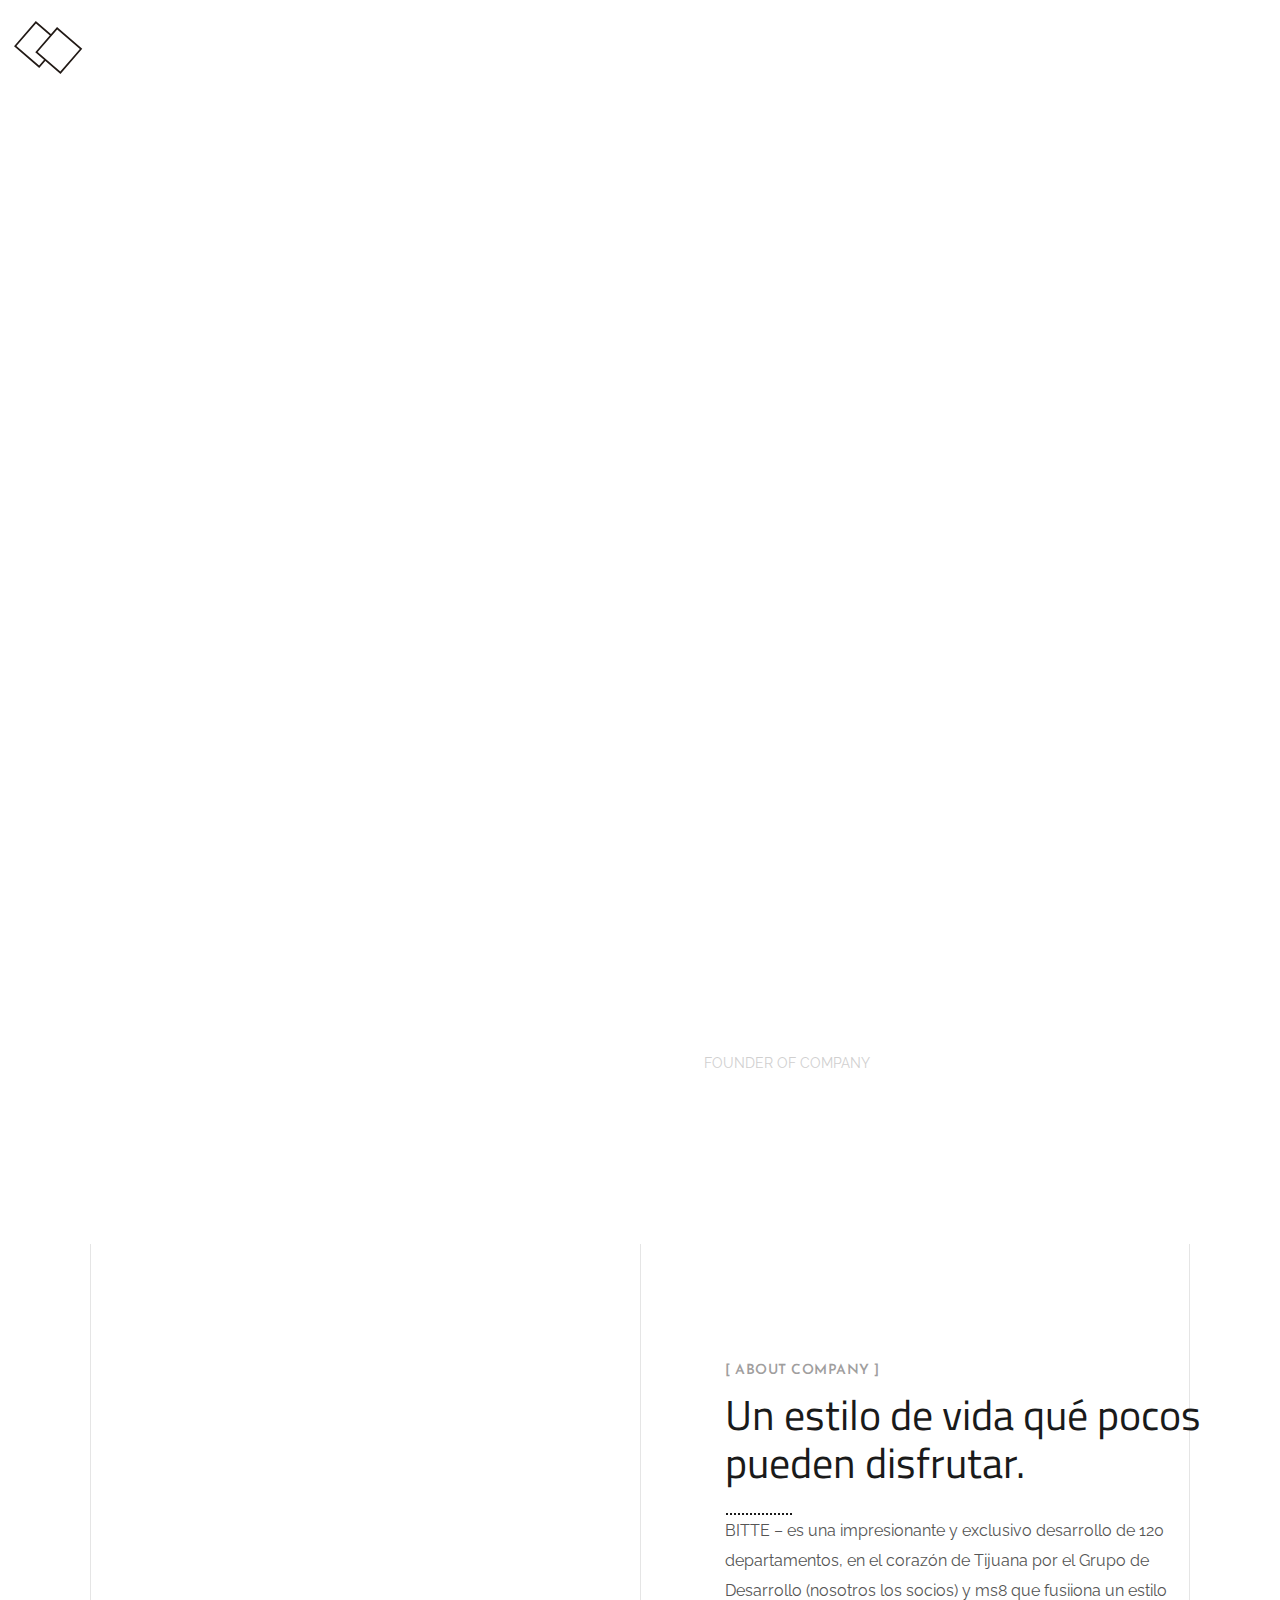
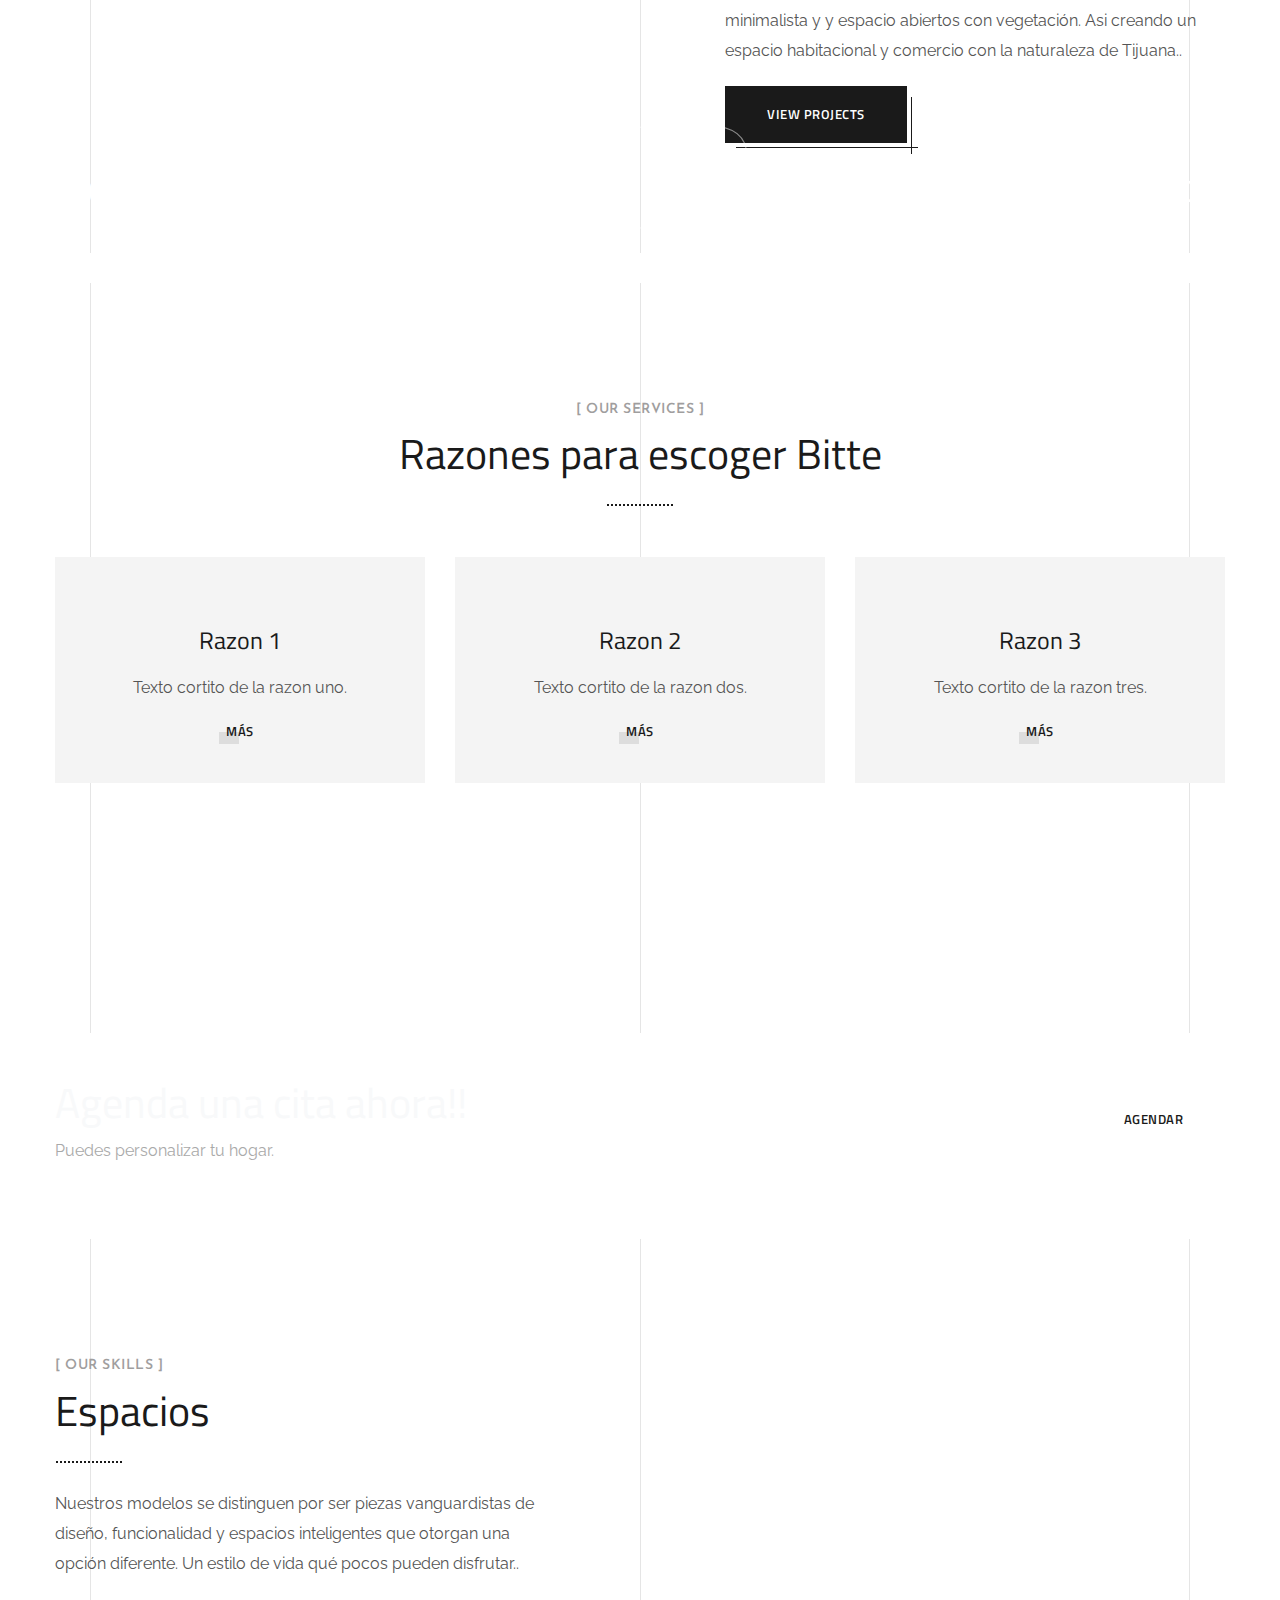
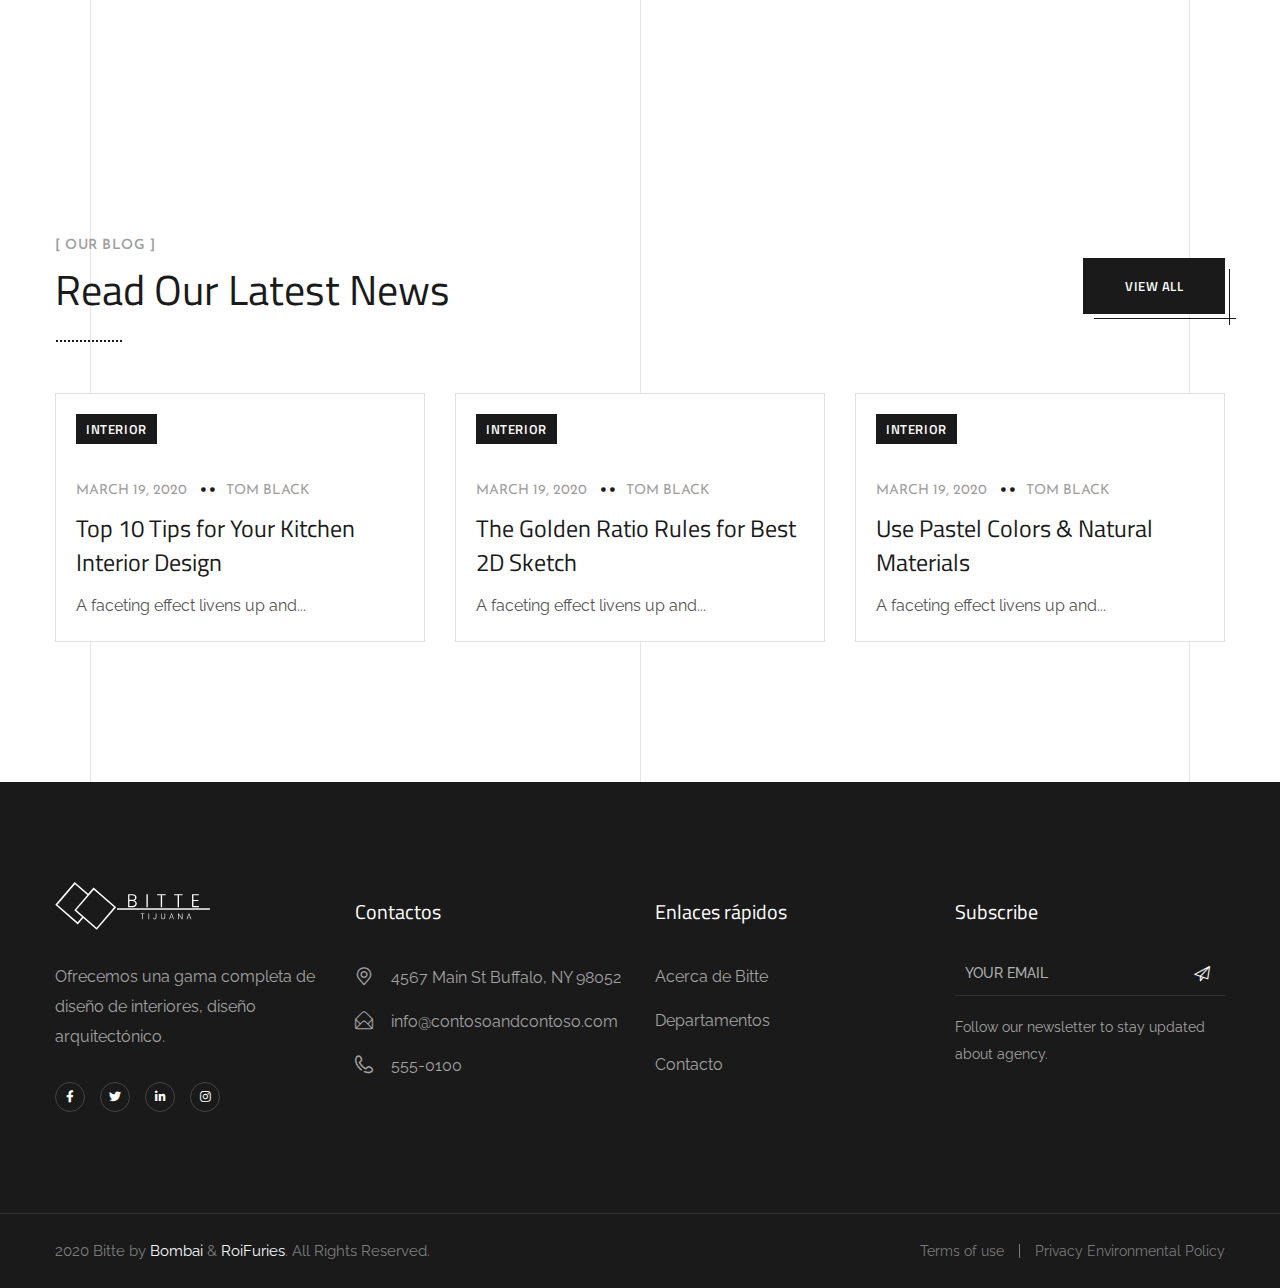
==== commit 102b5d76: "second commit" ====
--- a/index.html
+++ b/index.html
@@ -1353,7 +1353,7 @@
                     <div class="widget-footer widget-contact">
                         <h6>Enlaces rápidos</h6>
                         <ul>
-                            <li><a href="#">SAcerca de Bitte</a></li>
+                            <li><a href="#">Acerca de Bitte</a></li>
                             <li><a href="#">Departamentos</a></li>
                             <li><a href="#">Contacto</a></li>
                         </ul>
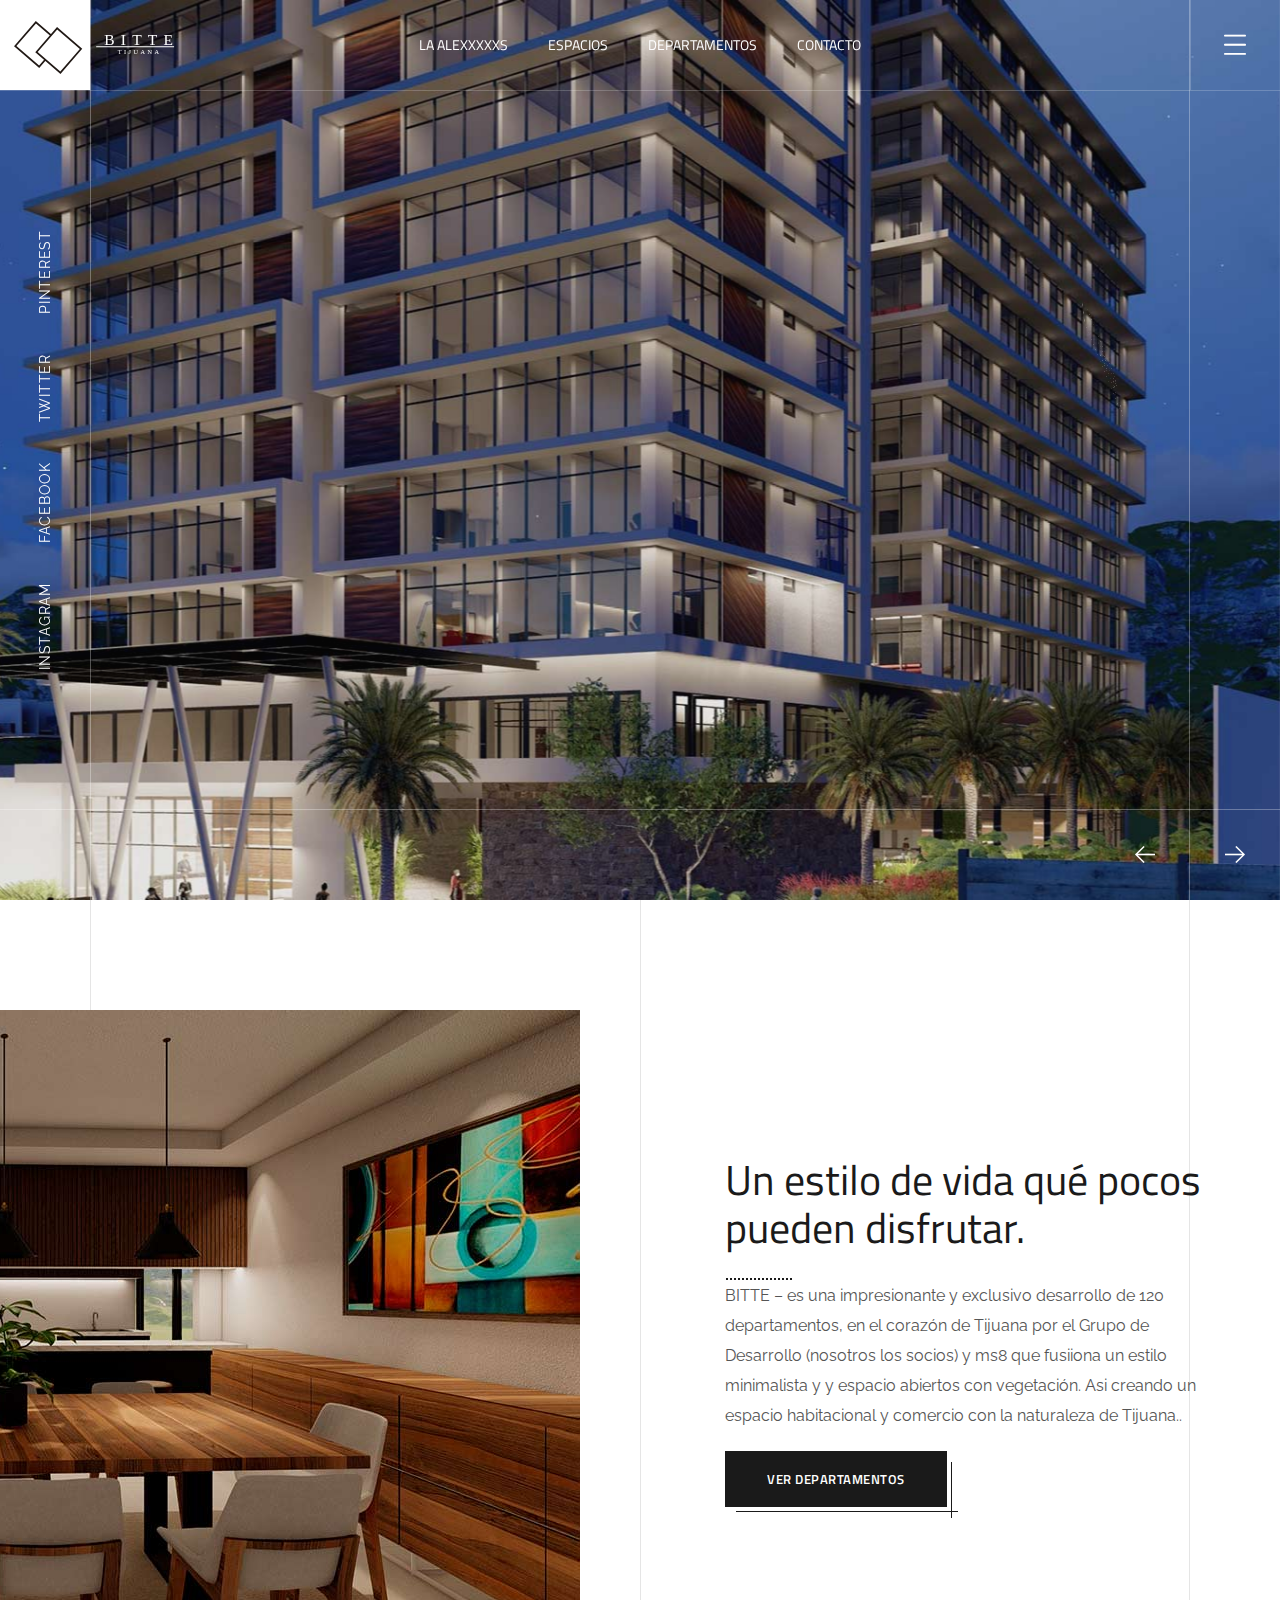
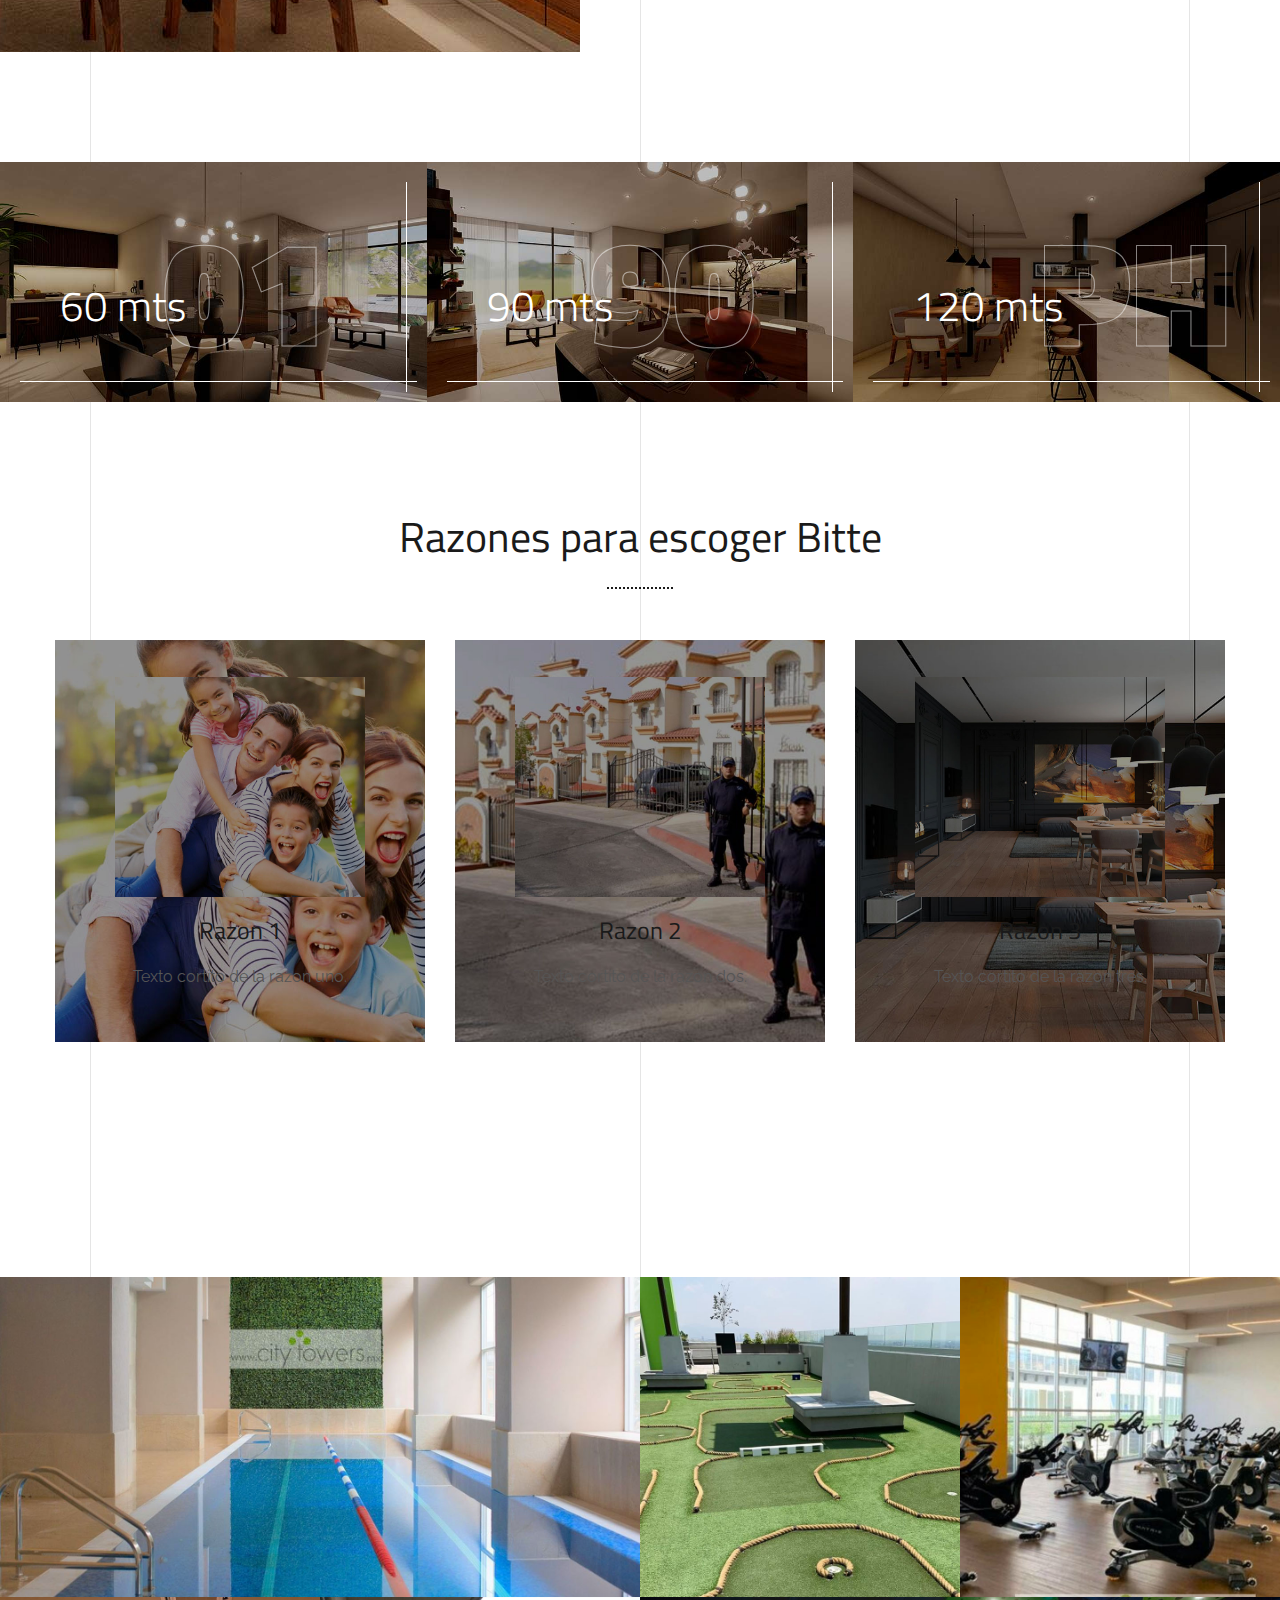
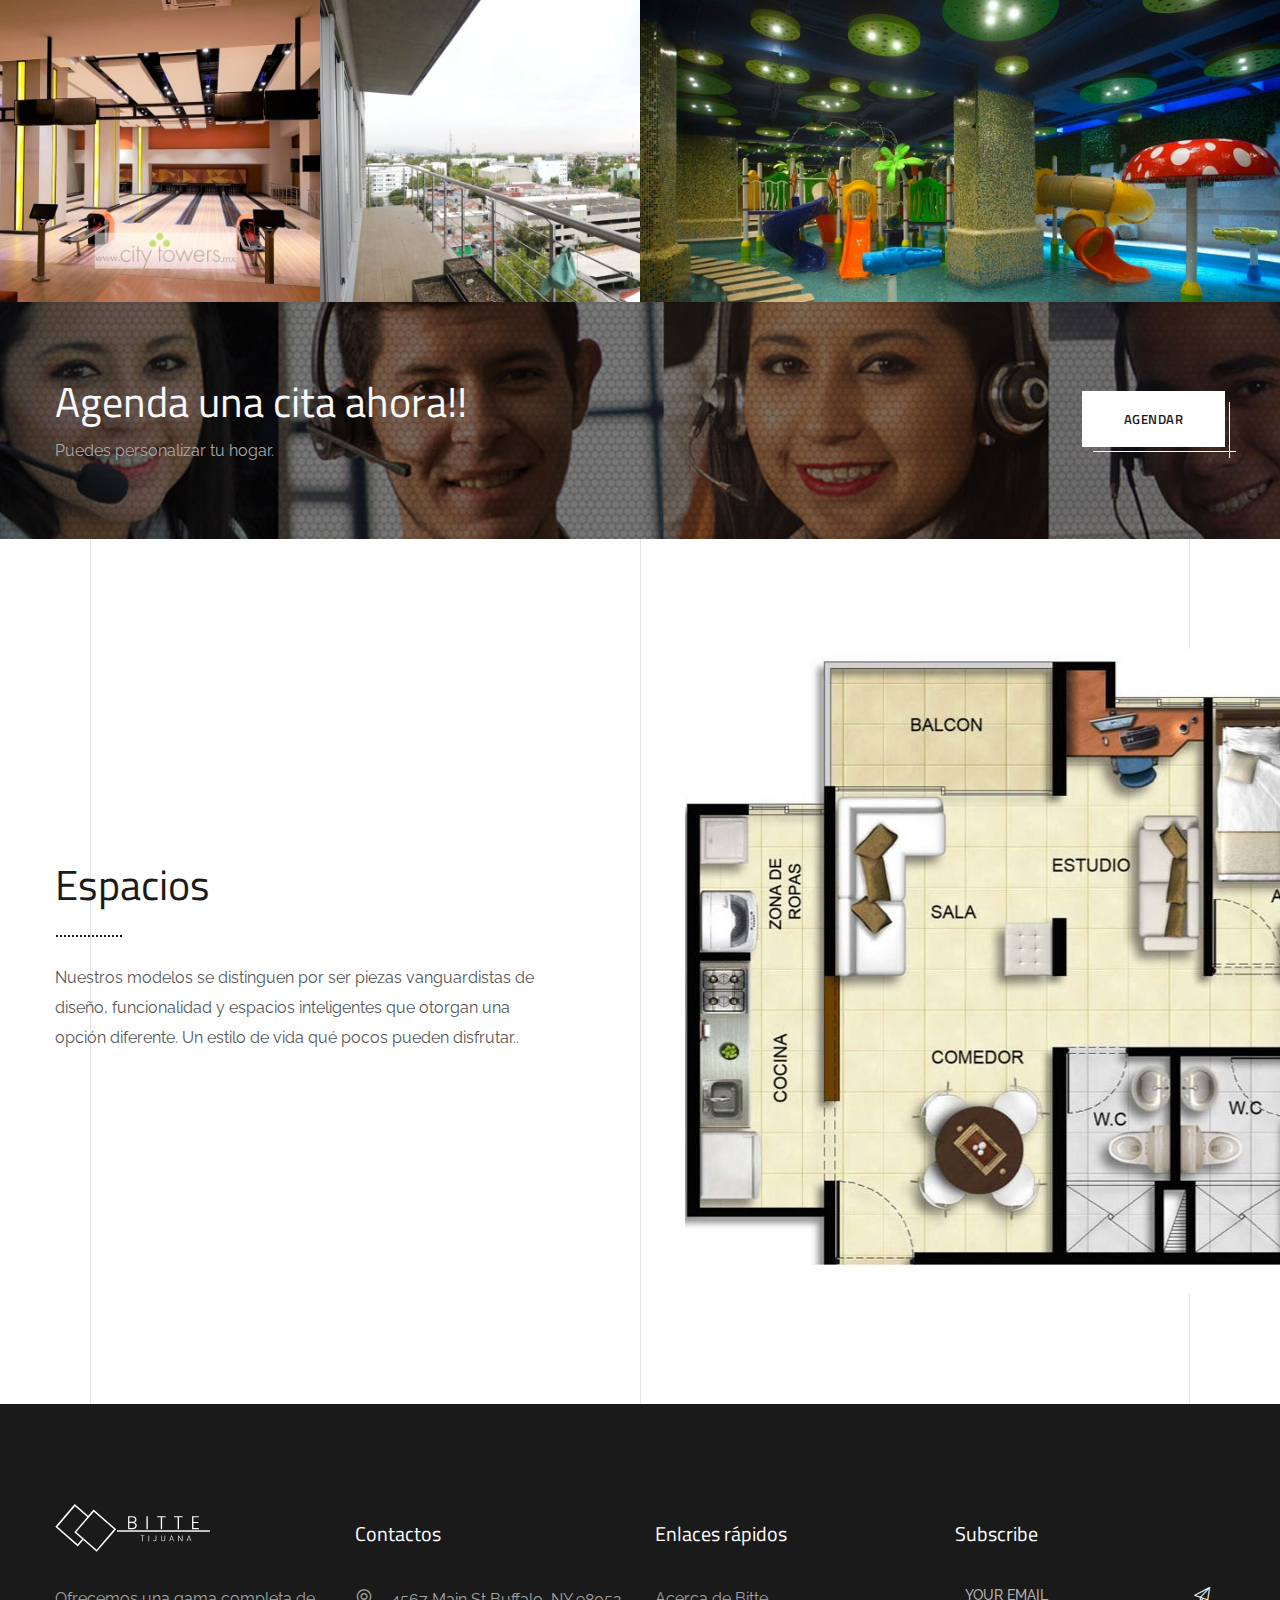
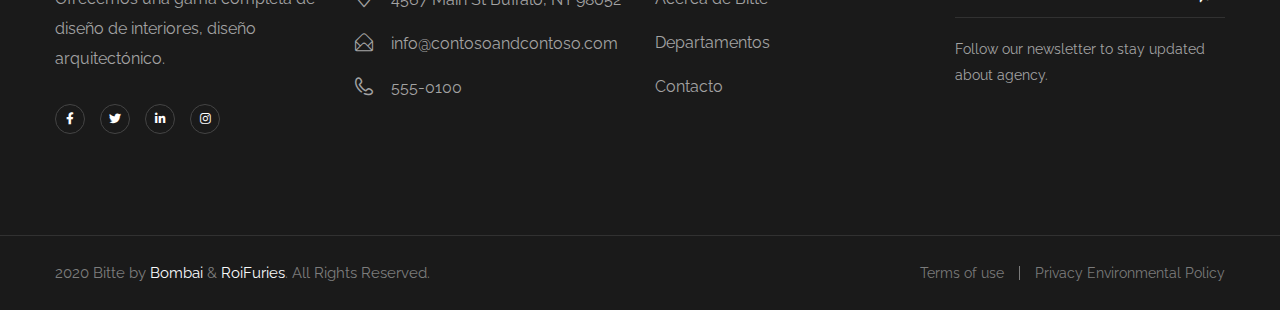
==== commit ed1cbfab: "Âreal resources" ====
--- a/index.html
+++ b/index.html
@@ -44,7 +44,7 @@
                                 <div class="octf-col menu-col no-padding">
                                     <nav id="site-navigation" class="main-navigation">
                                         <ul class="menu">
-                                            <li><a href="about-us.html">BITTE</a></li>
+                                            <li><a href="about-us.html">la alexxxxxs    </a></li>
                                             <li><a href="BitteEspacios.html">Espacios</a></li>
                                             <li><a href="bitteDeptos.html">Departamentos</a></li>
                                             <li><a href="bitteContacto.html">Contacto</a></li>
@@ -228,7 +228,7 @@
                             <!-- SLIDE 1 -->
                             <li data-index="rs-70" data-transition="fade" data-slotamount="default" data-hideafterloop="0" data-hideslideonmobile="off"  data-easein="default" data-easeout="default" data-masterspeed="300"  data-thumb="https://via.placeholder.com/1920x950.png"  data-rotate="0"  data-saveperformance="off"  data-title="" data-param1="1" data-param2="" data-param3="" data-param4="" data-param5="" data-param6="" data-param7="" data-param8="" data-param9="" data-param10="" data-description="">
                                 <!-- MAIN IMAGE -->
-                                <img src="https://via.placeholder.com/1920x950.png" data-bgcolor='rgba(255,255,255,0)' style='' alt=""  data-bgposition="center center" data-bgfit="cover" class="rev-slidebg" data-bgrepeat="no-repeat" data-bgparallax="off" data-no-retina>
+                                <img src="./images/home/bitte_slider1.jpg" data-bgcolor='rgba(255,255,255,0)' style='' alt=""  data-bgposition="center center" data-bgfit="cover" class="rev-slidebg" data-bgrepeat="no-repeat" data-bgparallax="off" data-no-retina>
                                 
                                 <!-- LAYER 1  right image overlay dark-->
 
@@ -252,7 +252,7 @@
 
                                     data-textAlign="['center','center','center','center']"
                 
-                                    >Design
+                                    >Estilo
                                 </div>
                                        
                                 <!-- LAYER 4  Bold Title-->
@@ -273,7 +273,7 @@
 
                                     data-textAlign="['left','left','left','left']"
                 
-                                    >New Level of Interior 
+                                    >El mejor estilo de Tijuana 
                                 </div>
                                                                     
                                 <!-- LAYER 5  Paragraph-->
@@ -295,7 +295,7 @@
                                     
                                     data-textAlign="['center','center','center','center']"
                 
-                                    >We pride ourselves on being builders — creating architectural and creative solutions to help people realize their vision and make them a reality. Wanna work with us?
+                                    >Reference site about Lorem Ipsum, giving information on its origins, as well as a random Lipsum generator.
                                     </div> 
         
                                 <!-- LAYER 6  Read More-->
@@ -318,7 +318,7 @@
                                     data-paddingbottom="[0,0,0,0]"
                                     data-paddingleft="[0,0,0,0]"
                 
-                                    ><a href="portfolio-masonry.html" class="octf-btn octf-btn-primary btn-slider btn-large">View Projects</a>
+                                    ><a href="./bitteDeptos.html" class="octf-btn octf-btn-primary btn-slider btn-large">Ver departamentos</a>
                                 </div>  
                        
                             </li>  
@@ -327,7 +327,7 @@
                             <!-- SLIDE 1 -->
                             <li data-index="rs-71" data-transition="fade" data-slotamount="default" data-hideafterloop="0" data-hideslideonmobile="off"  data-easein="default" data-easeout="default" data-masterspeed="300"  data-thumb="https://via.placeholder.com/1920x950.png"  data-rotate="0"  data-saveperformance="off"  data-title="" data-param1="1" data-param2="" data-param3="" data-param4="" data-param5="" data-param6="" data-param7="" data-param8="" data-param9="" data-param10="" data-description="">
                                 <!-- MAIN IMAGE -->
-                                <img src="https://via.placeholder.com/1920x950.png" data-bgcolor='#ffffff' style='' alt=""  data-bgposition="center center" data-bgfit="cover" data-bgrepeat="no-repeat" class="rev-slidebg" data-bgparallax="off" data-no-retina>
+                                <img src="./images/home/bitte_slider2.jpg" data-bgcolor='#ffffff' style='' alt=""  data-bgposition="center center" data-bgfit="cover" data-bgrepeat="no-repeat" class="rev-slidebg" data-bgparallax="off" data-no-retina>
                                   
                                                             
                                 <!-- LAYER 3  Thin text title-->
@@ -349,7 +349,7 @@
 
                                     data-textAlign="['center','center','center','center']"
                 
-                                    >Quality
+                                    >Hogar
                                 </div>
                                        
                                 <!-- LAYER 4  Bold Title-->
@@ -370,7 +370,7 @@
 
                                     data-textAlign="['left','left','left','left']"
                 
-                                    >High-end Interior Design
+                                    >Tu nuevo hogar te esta esprando
                                 </div>
                                                                     
                                 <!-- LAYER 5  Paragraph-->
@@ -392,7 +392,7 @@
                                     
                                     data-textAlign="['center','center','center','center']"
                 
-                                    >We pride ourselves on being builders — creating architectural and creative solutions to help people realize their vision and make them a reality. Wanna work with us?
+                                    >Reference site about Lorem Ipsum, giving information on its origins, as well as a random Lipsum generator.
                                     </div> 
         
                                 <!-- LAYER 6  Read More-->
@@ -415,14 +415,14 @@
                                     data-paddingbottom="[0,0,0,0]"
                                     data-paddingleft="[0,0,0,0]"
                 
-                                    ><a href="portfolio-masonry.html" class="octf-btn octf-btn-primary btn-slider btn-large">View Projects</a>
+                                    ><a href="./bitteDeptos.html" class="octf-btn octf-btn-primary btn-slider btn-large">Ver departamentos</a>
                                 </div>  
                             </li>  
 
                             <!-- SLIDE 1 -->
                             <li data-index="rs-72" data-transition="fade" data-slotamount="default" data-hideafterloop="0" data-hideslideonmobile="off"  data-easein="default" data-easeout="default" data-masterspeed="300"  data-thumb="https://via.placeholder.com/1920x950.png"  data-rotate="0"  data-saveperformance="off"  data-title="" data-param1="1" data-param2="" data-param3="" data-param4="" data-param5="" data-param6="" data-param7="" data-param8="" data-param9="" data-param10="" data-description="">
                                 <!-- MAIN IMAGE -->
-                                <img src="https://via.placeholder.com/1920x950.png" data-bgcolor='#ffffff' style='' alt=""  data-bgposition="center center" data-bgfit="cover" data-bgrepeat="no-repeat" class="rev-slidebg" data-bgparallax="off" data-no-retina>
+                                <img src="./images/home/bitte_slider3.jpg" data-bgcolor='#ffffff' style='' alt=""  data-bgposition="center center" data-bgfit="cover" data-bgrepeat="no-repeat" class="rev-slidebg" data-bgparallax="off" data-no-retina>
                                 
                                                             
                                 <!-- LAYER 3  Thin text title-->
@@ -444,7 +444,7 @@
 
                                     data-textAlign="['center','center','center','center']"
                 
-                                    >Studio
+                                    >minimalista
                                 </div>
                                        
                                 <!-- LAYER 4  Bold Title-->
@@ -465,7 +465,7 @@
 
                                     data-textAlign="['left','left','left','left']"
                 
-                                    >Best Furniture and Decor
+                                    > Estilo minimalista y y espacio abiertos
                                 </div>
                                                                     
                                 <!-- LAYER 5  Paragraph-->
@@ -487,7 +487,7 @@
                                     
                                     data-textAlign="['center','center','center','center']"
                 
-                                    >We pride ourselves on being builders — creating architectural and creative solutions to help people realize their vision and make them a reality. Wanna work with us?
+                                    >Reference site about Lorem Ipsum, giving information on its origins, as well as a random Lipsum generator.
                                     </div> 
         
                                 <!-- LAYER 6  Read More-->
@@ -510,7 +510,7 @@
                                     data-paddingbottom="[0,0,0,0]"
                                     data-paddingleft="[0,0,0,0]"
                 
-                                    ><a href="portfolio-masonry.html" class="octf-btn octf-btn-primary btn-slider btn-large">View Projects</a>
+                                    ><a href="./bitteDeptos.html" class="octf-btn octf-btn-primary btn-slider btn-large">Ver departamentos</a>
                                 </div>  
                             </li>  
                                                     
@@ -530,7 +530,7 @@
                 </div>
             </div>
 
-            <section class="story-1">
+            <!-- <section class="story-1">
                 <div class="container">
                     <div class="row">
                         <div class="col-lg-6 col-md-12">
@@ -549,7 +549,7 @@
                         </div>
                     </div>
                 </div>
-            </section>
+            </section> -->
             <section class="about-1">
                 <div class="grid-lines grid-lines-vertical">
                     <span class="g-line-vertical line-left color-line-default"></span>
@@ -560,13 +560,13 @@
                     <div class="row">
                         <div class="col-lg-6 col-md-12 mb-5 mb-lg-0">
                             <div class="about-img-1">
-                                <img src="https://via.placeholder.com/670x642.png" alt="">
+                                <img src="./images/home/bitte_section1.jpg" alt="">
                             </div>
                         </div>
                         <div class="col-lg-6 col-md-12 align-self-center">
                             <div class="about-content-1 ml-xl-70">
                                 <div class="ot-heading is-dots">
-                                    <span>[ about company ]</span>
+                                    <!-- <span>[ about company ]</span> -->
                                     <h2 class="main-heading">Un estilo de vida qué pocos pueden disfrutar.</h2>
                                 </div>
                                 <p>BITTE – es una impresionante y exclusivo desarrollo de
@@ -576,7 +576,7 @@
                                     vegetación. Asi creando un espacio habitacional y
                                     comercio con la naturaleza de Tijuana..</p>
                                 <div class="ot-button">
-                                    <a href="portfolio-masonry.html" class="octf-btn octf-btn-dark">View Projects</a>
+                                    <a href="bitteDeptos.html" class="octf-btn octf-btn-dark">Ver departamentos</a>
                                 </div>
                             </div>
                         </div>
@@ -636,10 +636,10 @@
                             <div class="cate-lines h-light">
                                 <div class="cate-item">
                                     <a href="#">                
-                                        <img src="https://via.placeholder.com/750x422.png" alt="">
+                                        <img src="./images/home/bitte_depto1_60.jpg" alt="Bitte Depa 60 mts">
                                     </a>                
                                     <div class="cate-item_content">
-                                        <a href="#"><h2> Depa 1<span class="number-stroke">01</span></h2></a>
+                                        <a href="./bitteDepa60mts.html"><h2> 60 mts<span class="number-stroke">01</span></h2></a>
                                     </div>
                                 </div>
                             </div>
@@ -648,10 +648,10 @@
                             <div class="cate-lines h-light">
                                 <div class="cate-item">
                                     <a href="#">                
-                                        <img src="https://via.placeholder.com/750x422.png" alt="">
+                                        <img src="./images/home/bitte_depto2_90.jpg" alt="Bitte depa 90 mts">
                                     </a>                
                                     <div class="cate-item_content">
-                                        <a href="#"><h2>Depa 2<span class="number-stroke">02</span></h2></a>
+                                        <a href="./bitteDepa90mts.html"><h2>90 mts<span class="number-stroke">90</span></h2></a>
                                     </div>
                                 </div>
                             </div>
@@ -660,10 +660,10 @@
                             <div class="cate-lines h-light">
                                 <div class="cate-item">
                                     <a href="#">                
-                                        <img src="https://via.placeholder.com/750x422.png" alt="">
+                                        <img src="./images/home/bitte_depto3_PH.jpg" alt="">
                                     </a>                
                                     <div class="cate-item_content">
-                                        <a href="#"><h2>Residential Spaces<span class="number-stroke">03</span></h2></a>
+                                        <a href="./bitteDepaPH.html"><h2>120 mts<span class="number-stroke">PH</span></h2></a>
                                     </div>
                                 </div>
                             </div>
@@ -681,7 +681,7 @@
                     <div class="row">
                         <div class="col-md-12 text-center theratio-align-center">
                             <div class="ot-heading is-dots">
-                                <span>[ OUR SERVICES ]</span>
+                                <!-- <span>[ OUR SERVICES ]</span> -->
                                 <h2 class="main-heading">Razones para escoger Bitte</h2>
                             </div>
                             <div class="space-50"></div>
@@ -690,37 +690,37 @@
                     <div class="row justify-content-center">
                         <div class="col-lg-4 col-md-6 col-sm-12">
                             <div class="icon-box icon-box--bg-img icon-box--icon-top icon-box--is-line-hover icon-bg-1 text-center">
-                                <div class="icon-main"><img src="https://via.placeholder.com/74x84.png" alt=""></div>
+                                <div class="icon-main"><img src="./images/REF/r1.jpg" alt=""></div>
                                 <div class="content-box">
                                     <h5><a href="servcies-detail-1.html">Razon 1</a></h5>
                                     <p>Texto cortito de la razon uno.</p>
                                 </div>
                                 <div class="link-box">
-                                    <a href="servcies-detail-1.html" class="btn-details">Más</a>
+                                    <!-- <a href="servcies-detail-1.html" class="btn-details">Más</a> -->
                                 </div>
                             </div>
                         </div>
                         <div class="col-lg-4 col-md-6 col-sm-12">
                             <div class="icon-box icon-box--bg-img icon-box--icon-top icon-box--is-line-hover icon-bg-2 text-center">
-                                <div class="icon-main"><img src="https://via.placeholder.com/74x84.png" alt=""></div>
+                                <div class="icon-main"><img src="./images/REF/r2.jpg" alt=""></div>
                                 <div class="content-box">
                                     <h5><a href="servcies-detail-1.html">Razon 2</a></h5>
                                     <p>Texto cortito de la razon dos.</p>
                                 </div>
                                 <div class="link-box">
-                                    <a href="servcies-detail-1.html" class="btn-details">Más</a>
+                                    <!-- <a href="servcies-detail-1.html" class="btn-details">Más</a> -->
                                 </div>
                             </div>
                         </div>
                         <div class="col-lg-4 col-md-6 col-sm-12">
                             <div class="icon-box icon-box--bg-img icon-box--icon-top icon-box--is-line-hover icon-bg-3 text-center">
-                                <div class="icon-main"><img src="https://via.placeholder.com/74x84.png" alt=""></div>
+                                <div class="icon-main"><img src="./images/REF/r3.jpg" alt=""></div>
                                 <div class="content-box">
                                     <h5><a href="servcies-detail-1.html">Razon 3</a></h5>
                                     <p>Texto cortito de la razon tres.</p>
                                 </div>
                                 <div class="link-box">
-                                    <a href="servcies-detail-1.html" class="btn-details">Más</a>
+                                    <!-- <a href="servcies-detail-1.html" class="btn-details">Más</a> -->
                                 </div>
                             </div>
                         </div>
@@ -736,17 +736,17 @@
                         <div class="projects-box">
                             <div class="projects-thumbnail">
                                 <a href="portfolio-standar.html">
-                                    <img src="https://via.placeholder.com/1440x720.png" alt="">
+                                    <img src="./images/REF/a1.jpg" alt="">
                                 </a>
                                 <div class="overlay">
-                                    <h5>Stylish Family Appartment</h5>
+                                    <h5>Alberca</h5>
                                     <i class="ot-flaticon-add"></i>
                                 </div>
                             </div>
                             <div class="portfolio-info">
                                 <div class="portfolio-info-inner">
-                                    <h5><a class="title-link" href="portfolio-standar.html">Stylish Family Appartment</a></h5>
-                                    <p class="portfolio-cates"><a href="#">Interior</a></p> 
+                                    <h5><a class="title-link" href="portfolio-standar.html">ALberca</a></h5>
+                                    <p class="portfolio-cates"><a href="#">Amenidades</a></p> 
                                 </div>
                                 <a class="overlay" href="portfolio-standar.html"></a>
                             </div>
@@ -756,19 +756,19 @@
                         <div class="projects-box">
                             <div class="projects-thumbnail">
                                 <a href="portfolio-detail-slider.html">
-                                    <img src="https://via.placeholder.com/720x720.png" alt="">
+                                    <img src="./images/REF/a2.jpg" alt="">
                                 </a>
                                 <div class="overlay">
-                                    <h5>Minimal Guests House</h5>
+                                    <h5>Mini Golf</h5>
                                     <i class="ot-flaticon-add"></i>
                                 </div>
                             </div>
                             <div class="portfolio-info">
                                 <div class="portfolio-info-inner">
-                                    <h5><a class="title-link" href="portfolio-detail-slider.html">Minimal Guests House</a></h5>
+                                    <h5><a class="title-link" href="portfolio-detail-slider.html">Mini Golf</a></h5>
                                     <p class="portfolio-cates">
-                                        <a href="#">Decor</a>
-                                        <a href="#">Interior</a>
+                                        <!-- <a href="#">Decor</a>
+                                        <a href="#">Interior</a> -->
                                     </p>
                                 </div>
                                 <a class="overlay" href="portfolio-detail-slider.html"></a>
@@ -779,17 +779,17 @@
                         <div class="projects-box">
                             <div class="projects-thumbnail">
                                 <a href="portfolio-left.html">
-                                    <img src="https://via.placeholder.com/720x720.png" alt="">
+                                    <img src="./images/REF/a3.jpg" alt="">
                                 </a>
                                 <div class="overlay">
-                                    <h5>Art Family Residence</h5>
+                                    <h5>GYM</h5>
                                     <i class="ot-flaticon-add"></i>
                                 </div>
                             </div>
                             <div class="portfolio-info">
                                 <div class="portfolio-info-inner">
-                                    <h5><a class="title-link" href="portfolio-left.html">Art Family Residence</a></h5>
-                                    <p class="portfolio-cates"><a href="#">Architecture</a></p> 
+                                    <h5><a class="title-link" href="portfolio-left.html">GYM</a></h5>
+                                    <!-- <p class="portfolio-cates"><a href="#">Architecture</a></p>  -->
                                 </div>
                                 <a class="overlay" href="portfolio-left.html"></a>
                             </div>
@@ -799,17 +799,17 @@
                         <div class="projects-box">
                             <div class="projects-thumbnail">
                                 <a href="portfolio-right.html">
-                                    <img src="https://via.placeholder.com/720x720.png" alt="">
+                                    <img src="./images/REF/a4.jpg" alt="">
                                 </a>
                                 <div class="overlay">
-                                    <h5>Private House in Spain</h5>
+                                    <h5>Boliche</h5>
                                     <i class="ot-flaticon-add"></i>
                                 </div>
                             </div>
                             <div class="portfolio-info">
                                 <div class="portfolio-info-inner">
-                                    <h5><a class="title-link" href="portfolio-right.html">Private House in Spain</a></h5>
-                                    <p class="portfolio-cates"><a href="#">Furniture</a></p> 
+                                    <h5><a class="title-link" href="portfolio-right.html">Boliche</a></h5>
+                                    <!-- <p class="portfolio-cates"><a href="#">Furniture</a></p>  -->
                                 </div>
                                 <a class="overlay" href="portfolio-right.html"></a>
                             </div>
@@ -819,17 +819,17 @@
                         <div class="projects-box">
                             <div class="projects-thumbnail">
                                 <a href="portfolio-small.html">
-                                    <img src="https://via.placeholder.com/720x720.png" alt="">
+                                    <img src="./images/REF/a5.jpg" alt="">
                                 </a>
                                 <div class="overlay">
-                                    <h5>Modern Villa in Belgium</h5>
+                                    <h5>Vista</h5>
                                     <i class="ot-flaticon-add"></i>
                                 </div>
                             </div>
                             <div class="portfolio-info">
                                 <div class="portfolio-info-inner">
-                                    <h5><a class="title-link" href="portfolio-small.html">Modern Villa in Belgium</a></h5>
-                                    <p class="portfolio-cates"><a href="#">Furniture</a></p> 
+                                    <h5><a class="title-link" href="portfolio-small.html">Vista</a></h5>
+                                    <!-- <p class="portfolio-cates"><a href="#">Furniture</a></p>  -->
                                 </div>
                                 <a class="overlay" href="portfolio-small.html"></a>
                             </div>
@@ -839,17 +839,17 @@
                         <div class="projects-box">
                             <div class="projects-thumbnail">
                                 <a href="portfolio-big.html">
-                                    <img src="https://via.placeholder.com/1440x720.png" alt="">
+                                    <img src="./images/REF/a0.jpg" alt="">
                                 </a>
                                 <div class="overlay">
-                                    <h5>Minimalistic Style Appartment</h5>
+                                    <h5>El Rollo</h5>
                                     <i class="ot-flaticon-add"></i>
                                 </div>
                             </div>
                             <div class="portfolio-info">
                                 <div class="portfolio-info-inner">
-                                    <h5><a class="title-link" href="portfolio-big.html">Minimalistic Style Appartment</a></h5>
-                                    <p class="portfolio-cates"><a href="#">Furniture</a><a href="#">interior</a></p> 
+                                    <h5><a class="title-link" href="portfolio-big.html">El Rollo</a></h5>
+                                    <!-- <p class="portfolio-cates"><a href="#">Furniture</a><a href="#">interior</a></p>  -->
                                 </div>
                                 <a class="overlay" href="portfolio-big.html"></a>
                             </div>
@@ -884,7 +884,7 @@
                         <div class="col-lg-6 col-md-12 align-self-center">
                             <div class="skill-content-1 mr-xl-70">
                                 <div class="ot-heading is-dots">
-                                    <span>[ our skills ]</span>
+                                    <!-- <span>[ our skills ]</span> -->
                                     <h2 class="main-heading">Espacios</h2>
                                 </div>
                                 <div class="space-20"></div>
@@ -918,7 +918,7 @@
                         </div>
                         <div class="col-lg-6 col-md-12 mt-4 mt-lg-0 align-self-center">
                             <div class="skill-img-1">
-                                <img src="https://via.placeholder.com/860x645.png" alt="">
+                                <img src="./images/REF/plano.jpg" alt="">
                             </div>
                         </div>
                     </div>
@@ -1195,7 +1195,7 @@
                     </div>
                 </div>
             </section> -->
-            <section>
+            <!-- <section>
                 <div class="grid-lines grid-lines-vertical">
                     <span class="g-line-vertical line-left color-line-default"></span>
                     <span class="g-line-vertical line-center color-line-default"></span>
@@ -1232,16 +1232,16 @@
                                                 <span class="byline">
                                                     <span class="author vcard"><a class="url fn n" href="#">Tom Black</a></span>
                                                 </span>
-                                            </div><!-- .entry-meta -->
+                                            </div><!-- .entry-meta ->
                                             
                                             <h5 class="entry-title">
                                                 <a class="title-link" href="post.html">Top 10 Tips for Your Kitchen Interior Design</a>
                                             </h5>
-                                        </div><!-- .entry-header -->
+                                        </div><!-- .entry-header ->
 
                                         <div class="the-excerpt">
                                             A faceting effect livens up and...
-                                        </div><!-- .entry-content -->
+                                        </div><!-- .entry-content ->
                                     </div>
                                 </div>
                             </div>
@@ -1262,16 +1262,16 @@
                                                 <span class="byline">
                                                     <span class="author vcard"><a class="url fn n" href="#">Tom Black</a></span>
                                                 </span>
-                                            </div><!-- .entry-meta -->
+                                            </div><!-- .entry-meta ->
                                             
                                             <h5 class="entry-title">
                                                 <a class="title-link" href="post.html">The Golden Ratio Rules for Best 2D Sketch</a>
                                             </h5>
-                                        </div><!-- .entry-header -->
+                                        </div><!-- .entry-header ->
 
                                         <div class="the-excerpt">
                                             A faceting effect livens up and...
-                                        </div><!-- .entry-content -->
+                                        </div><!-- .entry-content ->
                                     </div>
                                 </div>
                             </div>
@@ -1292,23 +1292,23 @@
                                                 <span class="byline">
                                                     <span class="author vcard"><a class="url fn n" href="#">Tom Black</a></span>
                                                 </span>
-                                            </div><!-- .entry-meta -->
+                                            </div><!-- .entry-meta ->
                                             
                                             <h5 class="entry-title">
                                                 <a class="title-link" href="post.html">Use Pastel Colors & Natural Materials</a>
                                             </h5>
-                                        </div><!-- .entry-header -->
+                                        </div><!-- .entry-header ->
 
                                         <div class="the-excerpt">
                                             A faceting effect livens up and...
-                                        </div><!-- .entry-content -->
-                                    </div>
-                                </div>
-                            </div>
-                        </div>
-                    </div>
-                </div>
-            </section>
+                                        </div><!-- .entry-content ->
+                                    </div>
+                                </div>
+                            </div>
+                        </div>
+                    </div>
+                </div>
+            </section> -->
 
         </div>
         
--- a/style.css
+++ b/style.css
@@ -7236,7 +7236,7 @@
   background-image: url('https://via.placeholder.com/1920x500.png');
 }
 .page-header-contact {
-  background-image: url('https://via.placeholder.com/1920x500.png');
+  background-image: url('./images/REF/contact.jpg');
 }
 .pheader-service-detail1 {
   background-image: url('https://via.placeholder.com/1920x500.png');
@@ -7389,13 +7389,13 @@
     margin-bottom: 20px;
 }
 .icon-bg-1 {
-    background-image: url(https://via.placeholder.com/715x628.png);
+    background-image: url(./images/REF/r1.jpg);
 }
 .icon-bg-2 {
-    background-image: url(https://via.placeholder.com/715x628.png);
+    background-image: url(./images/REF/r2.jpg);
 }
 .icon-bg-3 {
-    background-image: url(https://via.placeholder.com/715x628.png);
+    background-image: url(./images/REF/r3.jpg);
 }
 .icon-bg-4 {
     background-image: url(https://via.placeholder.com/715x628.png);
@@ -7979,7 +7979,7 @@
     background: #F5592F;
 }
 .cta {
-    background-image: url(https://via.placeholder.com/1820x325.png);
+    background-image: url(./images/REF/cta.jpg);
     background-repeat: no-repeat;
     background-size: cover;
     padding: 70px 0 73px 0;
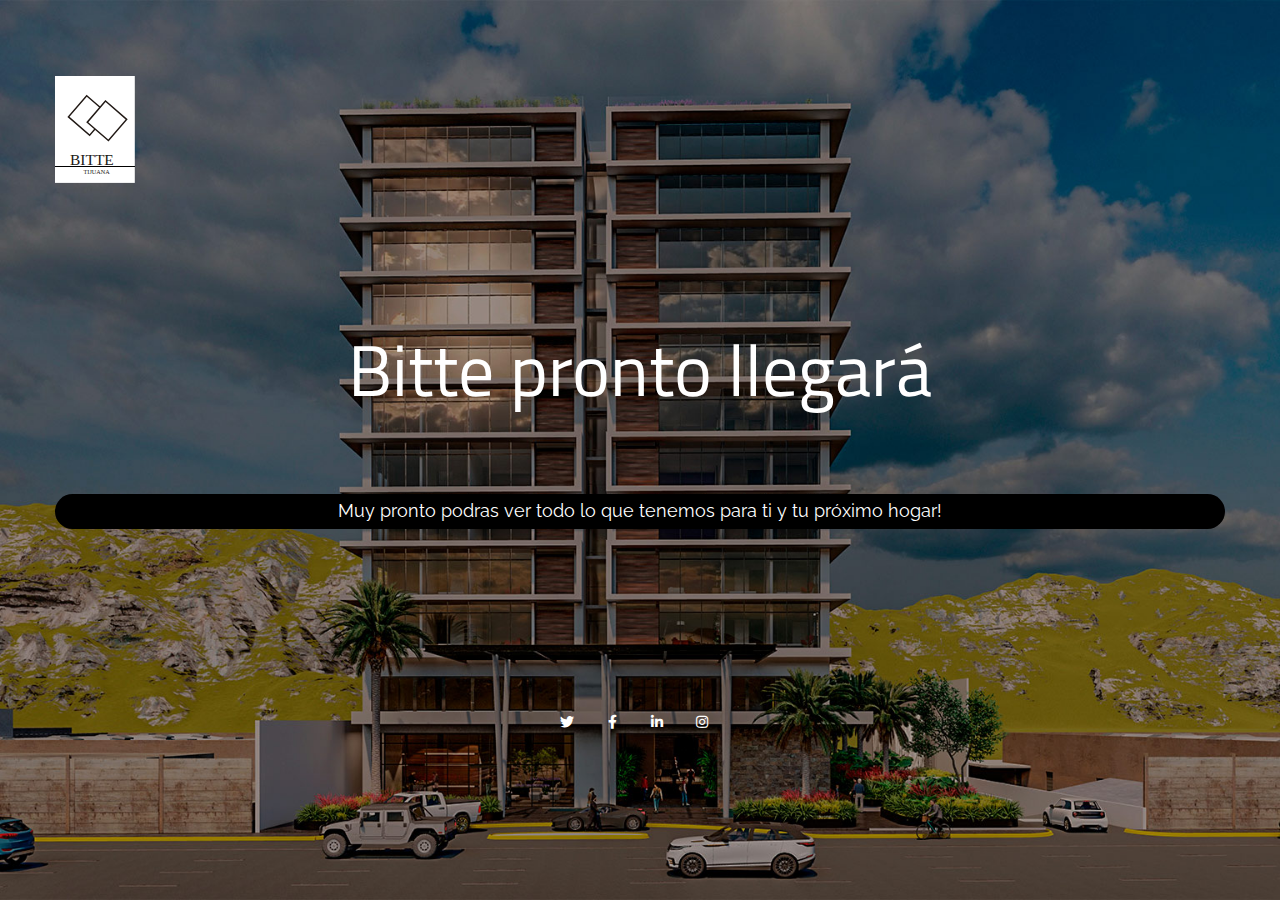
==== commit 8642d8b3: "Changes 290721" ====
--- a/index.html
+++ b/index.html
@@ -18,1385 +18,58 @@
     <link rel="stylesheet" href="css/royal-preload.css" />
 
     <link rel="stylesheet" href="style.css" />
-    <!-- REVOLUTION SLIDER CSS -->
-    <link rel="stylesheet" type="text/css" href="plugins/revolution/revolution/css/settings.css">   
-    <!-- REVOLUTION NAVIGATION STYLE -->
-    <link rel="stylesheet" type="text/css" href="plugins/revolution/revolution/css/navigation.css">
 </head>
 
 <body>
     <div id="royal_preloader"></div>
-    <div id="page" class="site">
-        <header id="site-header" class="site-header header-transparent">
-            <!-- Main Header start -->
-            <div class="octf-main-header is-fixed">
-                <div class="octf-area-wrap">
-                    <div class="container-fluid octf-mainbar-container">
-                        <div class="octf-mainbar">
-                            <div class="octf-mainbar-row octf-row">
-                                <div class="octf-col logo-col no-padding">
-                                    <div id="site-logo" class="site-logo">
-                                        <a href="index.html">
-                                            <img src="images/logo.svg" alt="Theratio" class="">
-                                        </a>
-                                    </div>
-                                </div>
-                                <div class="octf-col menu-col no-padding">
-                                    <nav id="site-navigation" class="main-navigation">
-                                        <ul class="menu">
-                                            <li><a href="about-us.html">la alexxxxxs    </a></li>
-                                            <li><a href="BitteEspacios.html">Espacios</a></li>
-                                            <li><a href="bitteDeptos.html">Departamentos</a></li>
-                                            <li><a href="bitteContacto.html">Contacto</a></li>
-                                        </ul>
-                                    </nav>
-                                </div>
-                                <div class="octf-col cta-col text-right no-padding">
-                                <!-- Call To Action -->
-                                    <div class="octf-btn-cta">
 
-
-                                        <div class="octf-sidepanel octf-cta-header">
-                                            <div class="site-overlay panel-overlay"></div>
-                                            <div id="panel-btn" class="panel-btn octf-cta-icons">
-                                                <i class="ot-flaticon-menu"></i>
-                                            </div>
-                                        </div>
-                                        
-                                    </div>                              
-                                </div>
+    <div class="coming-soon">
+        <div class="container">
+            <div class="row">
+                <div class="col-lg-12 text-center align-self-center">
+                    <div class="cs-logo">
+                        <a href="index.html">
+                            <img src="images/logo-csoon.svg" alt="">
+                        </a>
+                    </div>
+                    <div class="cs-content">
+                        <h2>Bitte pronto llegará</h2>
+                    </div>
+                    <!-- <div class="cs-countdown">
+                        <ul class="ot-countdown unstyle" data-zone="0" data-date="01/30/2021" data-day="Day" data-days="Days" data-hour="Hour" data-hours="Hours" data-min="Minute" data-mins="Minutes" data-second="Second" data-seconds="Seconds">
+                            <li><span class="days">00</span><p class="days_text">Days</p></li>
+                            <li class="seperator">:</li>
+                            <li><span class="hours">00</span><p class="hours_text">Hours</p></li>
+                            <li class="seperator">:</li>
+                            <li><span class="minutes">00</span><p class="minutes_text">Minutes</p></li>
+                            <li class="seperator">:</li>
+                            <li><span class="seconds">00</span><p class="seconds_text">Second</p></li>
+                        </ul>
+                    </div> -->
+                    <div class="cs-stext">
+                        <p>Muy pronto podras ver todo lo que tenemos para ti y tu próximo hogar!</p>
+                    </div>
+                    <div class="wpcf7">
+                        <!-- <form class="wpcf7-form init">
+                            <div class="cs-form flex-middle">
+                            <span class="wpcf7-form-control-wrap your-email">
+                                <input type="email" name="your-email" class="wpcf7-form-control wpcf7-text wpcf7-email" placeholder="YOUR EMAIL *" required></span><button class="octf-btn">Sign Up</button>
                             </div>
-                        </div>
-                    </div>
-                </div>
-            </div>
-            <div class="header_mobile">
-                <div class="container-fluid">
-                    <div class="octf-mainbar-row octf-row">
-                        <div class="octf-col">
-                            <div class="mlogo_wrapper clearfix">
-                                <div class="mobile_logo">
-                                    <a href="index.html">
-                                        <img src="images/logo.svg" alt="Theratio">
-                                    </a>
-                                </div>
-                            </div>
-                        </div>
-                        <div class="octf-col justify-content-end">
-                            <div class="octf-search octf-cta-header">
-                                <div class="toggle_search octf-cta-icons">
-                                    <i class="ot-flaticon-search"></i>
-                                </div>
-                                <!-- Form Search on Header -->
-                                <div class="h-search-form-field collapse">
-                                    <div class="h-search-form-inner">
-                                        <form role="search" method="get" class="search-form">
-                                            <input type="search" class="search-field" placeholder="SEARCH..." value="" name="s">
-                                            <button type="submit" class="search-submit"><i class="ot-flaticon-search"></i></button>
-                                        </form>
-                                    </div>                                  
-                                </div>
-                            </div>
-                            <div class="octf-menu-mobile octf-cta-header">
-                                <div id="mmenu-toggle" class="mmenu-toggle">
-                                    <button><i class="ot-flaticon-menu"></i></button>
-                                </div>
-                                <div class="site-overlay mmenu-overlay"></div>
-                                <div id="mmenu-wrapper" class="mmenu-wrapper on-right">
-                                    <div class="mmenu-inner">
-                                        <a class="mmenu-close" href="#"><i class="ot-flaticon-right-arrow"></i></a>
-                                        <div class="mobile-nav">
-                                            <ul id="menu-main-menu" class="mobile_mainmenu none-style">
-                                                <li><a href="about-us.html">BITTE</a></li>
-                                            <li><a href="BitteEspacios.html">Espacios</a></li>
-                                            <li><a href="bitteDeptos.html">Departamentos</a></li>
-                                            <li><a href="bitteContacto.html">Contacto</a></li>
-                                            </ul>
-                                        </div>
-                                    </div>
-                                </div>
-                            </div>
-                        </div>
-                    </div>
-                </div>
-            </div>
-        </header>
-
-        <div id="side-panel" class="side-panel">
-            <a href="#" class="side-panel-close"><i class="ot-flaticon-close-1"></i></a>
-            <div class="side-panel-block">
-                <div class="side-panel-wrap">
-                    <div class="the-logo">
-                        <a href="index-html">
-                            <img src="images/logo-footer.svg" alt="Theratio">
-                        </a>                    
-                    </div>
-                    <div class="ot-heading">
-                        <h2 class="main-heading">Galería</h2>
-                    </div>
-                    <div class="image-gallery">
-                        <div id="gallery-1" class="gallery galleryid-102 gallery-columns-3 gallery-size-thumbnail">
-                            <figure class="gallery-item">
-                                <div class="gallery-icon landscape">
-                                    <a href="https://via.placeholder.com/150x150.png">
-                                        <img src="https://via.placeholder.com/150x150.png" class="" alt="">
-                                    </a>
-                                </div>
-                            </figure>
-                            <figure class="gallery-item">
-                                <div class="gallery-icon landscape">
-                                    <a href="https://via.placeholder.com/150x150.png">
-                                        <img src="https://via.placeholder.com/150x150.png" class="" alt="">
-                                    </a>
-                                </div>
-                            </figure>
-                            <figure class="gallery-item">
-                                <div class="gallery-icon landscape">
-                                    <a href="https://via.placeholder.com/150x150.png">
-                                        <img src="https://via.placeholder.com/150x150.png" class="" alt="">
-                                    </a>
-                                </div>
-                            </figure>
-                            <figure class="gallery-item">
-                                <div class="gallery-icon landscape">
-                                    <a href="https://via.placeholder.com/150x150.png">
-                                        <img src="https://via.placeholder.com/150x150.png" class="" alt="">
-                                    </a>
-                                </div>
-                            </figure>
-                            <figure class="gallery-item">
-                                <div class="gallery-icon landscape">
-                                    <a href="https://via.placeholder.com/150x150.png">
-                                        <img src="https://via.placeholder.com/150x150.png" class="" alt="">
-                                    </a>
-                                </div>
-                            </figure>
-                            <figure class="gallery-item">
-                                <div class="gallery-icon landscape">
-                                    <a href="https://via.placeholder.com/150x150.png">
-                                        <img src="https://via.placeholder.com/150x150.png" class="" alt="">
-                                    </a>
-                                </div>
-                            </figure>
-                        </div>
-                    </div>
-                    <div class="ot-heading ">
-                        <h2 class="main-heading">Contact Info</h2>
-                    </div>
-                    <div class="side-panel-cinfo">
-                        <ul class="panel-cinfo">
-                            <li class="panel-list-item">
-                                <span class="panel-list-icon"><i class="ot-flaticon-place"></i></span>
-                                <span class="panel-list-text"> 4567 Main St Buffalo, NY 98052  </span>
-                            </li>
-                            <li class="panel-list-item">
-                                <span class="panel-list-icon"><i class="ot-flaticon-mail"></i></span>
-                                <span class="panel-list-text">info@contosoandcontoso.com</span>
-                            </li>
-                            <li class="panel-list-item">
-                                <span class="panel-list-icon"><i class="ot-flaticon-phone-call"></i></span>
-                                <span class="panel-list-text">+1555-0100</span>
-                            </li>
-                        </ul>
-                    </div>
-                    <div class="side-panel-social">
-                        <ul>
-                            <li><a href="http://twitter.com" target="_self"><i class="fab fa-twitter"></i></a></li>
-                            <li><a href="http://facebook.com" target="_self"><i class="fab fa-facebook-f"></i></a></li>
-                            <li><a href="http://linkedin.com" target="_self"><i class="fab fa-linkedin-in"></i></a></li>
-                            <li><a href="http://instagram" target="_self"><i class="fab fa-instagram"></i></a></li>
-                        </ul>
+                        </form> -->
+                    </div> 
+                    <div class="space-110"></div>
+                    <div class="space-5"></div>
+                    <div class="cs-social">
+                        <a href="#"><i class="fab fa-twitter"></i></a>
+                        <a href="#"><i class="fab fa-facebook-f"></i></a>
+                        <a href="#"><i class="fab fa-linkedin-in"></i></a>
+                        <a href="#"><i class="fab fa-instagram"></i></a>
                     </div>
                 </div>
             </div>
         </div>
+    </div>
 
-        <div id="content" class="site-content">
-            <div class="p-0">
-                <div class="grid-lines grid-lines-horizontal z-index-1">
-                    <span class="g-line-horizontal line-bottom color-line-secondary"></span>
-                </div>
-                <div class="grid-lines grid-lines-vertical z-index-1">
-                    <span class="g-line-vertical line-left color-line-secondary"></span>
-                    <span class="g-line-vertical line-right color-line-secondary"></span>
-                </div>
-                <div id="rev_slider_one_wrapper" class="rev_slider_wrapper fullscreen-container" data-alias="mask-showcase" data-source="gallery">
-                    <!-- START REVOLUTION SLIDER 5.4.1 fullscreen mode -->
-                    <div id="rev_slider_one" class="rev_slider fullscreenbanner" style="display:none;" data-version="5.4.1">
-                        <ul>
-                        
-                            <!-- SLIDE 1 -->
-                            <li data-index="rs-70" data-transition="fade" data-slotamount="default" data-hideafterloop="0" data-hideslideonmobile="off"  data-easein="default" data-easeout="default" data-masterspeed="300"  data-thumb="https://via.placeholder.com/1920x950.png"  data-rotate="0"  data-saveperformance="off"  data-title="" data-param1="1" data-param2="" data-param3="" data-param4="" data-param5="" data-param6="" data-param7="" data-param8="" data-param9="" data-param10="" data-description="">
-                                <!-- MAIN IMAGE -->
-                                <img src="./images/home/bitte_slider1.jpg" data-bgcolor='rgba(255,255,255,0)' style='' alt=""  data-bgposition="center center" data-bgfit="cover" class="rev-slidebg" data-bgrepeat="no-repeat" data-bgparallax="off" data-no-retina>
-                                
-                                <!-- LAYER 1  right image overlay dark-->
-
-                                                            
-                                <!-- LAYER 3  Thin text title-->
-                                <div class="tp-caption tp-resizeme tp-caption-big" 
-                                    id="slide-70-layer-1" 
-                                    data-x="['center','center','center','center']" data-hoffset="['56','46','34','0']" 
-                                    data-y="['center','center','center','center']" data-voffset="['-64','-72','-65','-50']" 
-                                    data-fontsize="['206',150','0','0']"
-                                    data-lineheight="['206','170','127','80']"
-                                    data-letterspacing="['104','85','63','39']"
-                                    data-fontweight="['900','900','900','900']"
-                                    data-color="['transparent','transparent','transparent','transparent']"
-                                    data-whitespace="nowrap"
-                         
-                                    data-type="text" 
-                                    data-responsive_offset="on" 
-                
-                                    data-frames='[{"delay":500,"split":"chars","splitdelay":0.1,"speed":500,"frame":"0","from":"x:[105%];z:0;rX:45deg;rY:0deg;rZ:90deg;sX:1;sY:1;skX:0;skY:0;","mask":"x:0px;y:0px;s:inherit;e:inherit;","to":"o:1;","ease":"power4.inOut"},{"delay":"wait","speed":1000,"frame":"999","to":"x:50px;z:0;rX:0deg;rY:0deg;rZ:0deg;sX:1;sY:1;skX:0;skY:0;","ease":"power3.inOut"}]'
-
-                                    data-textAlign="['center','center','center','center']"
-                
-                                    >Estilo
-                                </div>
-                                       
-                                <!-- LAYER 4  Bold Title-->
-                                <div class="tp-caption tp-resizeme tp-caption-main" 
-                                    id="slide-70-layer-2" 
-                                    data-x="['center','center','center','center']" data-hoffset="['2','0','0','0']" 
-                                    data-y="['center','center','center','center']" data-voffset="['-56','-63','-60','-65']"
-                                    data-fontsize="['93','72','55','40']"
-                                    data-lineheight="['83','70','51','55']"
-                                    data-color="['#fff','#fff','#fff','#fff']"
-                                    data-fontweight="['200','200','200','200']"
-                                    data-whitespace="nowrap"
-                         
-                                    data-type="text" 
-                                    data-responsive_offset="on" 
-                                    
-                                    data-frames='[{"delay":900,"speed":1000,"frame":"0","from":"x:50px;opacity:0;","to":"o:1;","ease":"power3.inOut"},{"delay":"wait","speed":1000,"frame":"999","to":"x:50px;opacity:0;","ease":"power3.inOut"}]'
-
-                                    data-textAlign="['left','left','left','left']"
-                
-                                    >El mejor estilo de Tijuana 
-                                </div>
-                                                                    
-                                <!-- LAYER 5  Paragraph-->
-                                <div class="tp-caption tp-resizeme tp-desc" 
-                                    id="slide-70-layer-3" 
-                                    data-x="['center','center','center','center']" data-hoffset="['0','0','0','0']"
-                                    data-y="['center','center','center','center']" data-voffset="['54','43','31','15']" 
-                                    data-fontsize="['19','18','17','16']"
-                                    data-lineheight="['33','27','28','24']"
-                                    data-width="['818','630','500','417']"
-                                    data-weight="['500','500','500','500']"
-                                    data-color="['#fff','#fff','#fff','#fff']"
-                                    data-whitespace="normal"
-                         
-                                    data-type="text" 
-                                    data-responsive_offset="on" 
-                
-                                    data-frames='[{"delay":1200,"speed":1000,"frame":"0","from":"x:50px;opacity:0;","to":"o:1;","ease":"power3.inOut"},{"delay":"wait","speed":1000,"frame":"999","to":"x:50px;opacity:0;","ease":"power3.inOut"}]'
-                                    
-                                    data-textAlign="['center','center','center','center']"
-                
-                                    >Reference site about Lorem Ipsum, giving information on its origins, as well as a random Lipsum generator.
-                                    </div> 
-        
-                                <!-- LAYER 6  Read More-->
-                                <div class="tp-caption rev-btn" 
-                                    id="slide-70-layer-4" 
-                                    data-x="['center','center','center','center']" data-hoffset="['0','0','0','0']"  
-                                    data-y="['center','center','center','center']" data-voffset="['170','140','119','110']"
-                                    data-fontsize="['13','18','17','0']"
-                                    data-lineheight="['25','18','16','16']"
-                                    data-width="none"
-                                    data-height="none"
-                                    data-whitespace="nowrap"   
-                                    data-responsive_offset="on" 
-                
-                                    data-frames='[{"delay":1500,"speed":1000,"frame":"0","from":"x:50px;opacity:0;","to":"o:1;","ease":"power3.inOut"},{"delay":"wait","speed":1000,"frame":"999","to":"x:50px;opacity:0;","ease":"power3.inOut"}]'
-                                    
-                                    data-textAlign="['center','center','center','center']"
-                                    data-paddingtop="[0,0,0,0]"
-                                    data-paddingright="[0,0,0,0]"
-                                    data-paddingbottom="[0,0,0,0]"
-                                    data-paddingleft="[0,0,0,0]"
-                
-                                    ><a href="./bitteDeptos.html" class="octf-btn octf-btn-primary btn-slider btn-large">Ver departamentos</a>
-                                </div>  
-                       
-                            </li>  
-                                         
-
-                            <!-- SLIDE 1 -->
-                            <li data-index="rs-71" data-transition="fade" data-slotamount="default" data-hideafterloop="0" data-hideslideonmobile="off"  data-easein="default" data-easeout="default" data-masterspeed="300"  data-thumb="https://via.placeholder.com/1920x950.png"  data-rotate="0"  data-saveperformance="off"  data-title="" data-param1="1" data-param2="" data-param3="" data-param4="" data-param5="" data-param6="" data-param7="" data-param8="" data-param9="" data-param10="" data-description="">
-                                <!-- MAIN IMAGE -->
-                                <img src="./images/home/bitte_slider2.jpg" data-bgcolor='#ffffff' style='' alt=""  data-bgposition="center center" data-bgfit="cover" data-bgrepeat="no-repeat" class="rev-slidebg" data-bgparallax="off" data-no-retina>
-                                  
-                                                            
-                                <!-- LAYER 3  Thin text title-->
-                                <div class="tp-caption tp-resizeme tp-caption-big" 
-                                    id="slide-71-layer-1" 
-                                    data-x="['center','center','center','center']" data-hoffset="['56','46','34','0']" 
-                                    data-y="['center','center','center','center']" data-voffset="['-64','-72','-65','-50']" 
-                                    data-fontsize="['206',150','0','0']"
-                                    data-lineheight="['206','170','127','80']"
-                                    data-letterspacing="['104','85','63','39']"
-                                    data-fontweight="['900','900','900','900']"
-                                    data-color="['transparent','transparent','transparent','transparent']"
-                                    data-whitespace="nowrap"
-                         
-                                    data-type="text" 
-                                    data-responsive_offset="on" 
-                
-                                    data-frames='[{"delay":500,"split":"chars","splitdelay":0.1,"speed":500,"frame":"0","from":"x:[105%];z:0;rX:45deg;rY:0deg;rZ:90deg;sX:1;sY:1;skX:0;skY:0;","mask":"x:0px;y:0px;s:inherit;e:inherit;","to":"o:1;","ease":"power4.inOut"},{"delay":"wait","speed":1000,"frame":"999","to":"x:50px;z:0;rX:0deg;rY:0deg;rZ:0deg;sX:1;sY:1;skX:0;skY:0;","ease":"power3.inOut"}]'
-
-                                    data-textAlign="['center','center','center','center']"
-                
-                                    >Hogar
-                                </div>
-                                       
-                                <!-- LAYER 4  Bold Title-->
-                                <div class="tp-caption tp-resizeme tp-caption-main" 
-                                    id="slide-71-layer-2" 
-                                    data-x="['center','center','center','center']" data-hoffset="['2','0','0','0']" 
-                                    data-y="['center','center','center','center']" data-voffset="['-56','-63','-60','-65']"
-                                    data-fontsize="['93','72','55','40']"
-                                    data-lineheight="['83','70','51','55']"
-                                    data-color="['#fff','#fff','#fff','#fff']"
-                                    data-fontweight="['200','200','200','200']"
-                                    data-whitespace="nowrap"
-                         
-                                    data-type="text" 
-                                    data-responsive_offset="on" 
-                                    
-                                    data-frames='[{"delay":900,"speed":1000,"frame":"0","from":"x:50px;opacity:0;","to":"o:1;","ease":"power3.inOut"},{"delay":"wait","speed":1000,"frame":"999","to":"x:50px;opacity:0;","ease":"power3.inOut"}]'
-
-                                    data-textAlign="['left','left','left','left']"
-                
-                                    >Tu nuevo hogar te esta esprando
-                                </div>
-                                                                    
-                                <!-- LAYER 5  Paragraph-->
-                                <div class="tp-caption tp-resizeme tp-desc" 
-                                    id="slide-71-layer-3" 
-                                    data-x="['center','center','center','center']" data-hoffset="['0','0','0','0']"
-                                    data-y="['center','center','center','center']" data-voffset="['54','43','31','15']" 
-                                    data-fontsize="['19','18','17','16']"
-                                    data-lineheight="['33','27','28','24']"
-                                    data-width="['818','630','500','417']"
-                                    data-weight="['500','500','500','500']"
-                                    data-color="['#fff','#fff','#fff','#fff']"
-                                    data-whitespace="normal"
-                         
-                                    data-type="text" 
-                                    data-responsive_offset="on" 
-                
-                                    data-frames='[{"delay":1200,"speed":1000,"frame":"0","from":"x:50px;opacity:0;","to":"o:1;","ease":"power3.inOut"},{"delay":"wait","speed":1000,"frame":"999","to":"x:50px;opacity:0;","ease":"power3.inOut"}]'
-                                    
-                                    data-textAlign="['center','center','center','center']"
-                
-                                    >Reference site about Lorem Ipsum, giving information on its origins, as well as a random Lipsum generator.
-                                    </div> 
-        
-                                <!-- LAYER 6  Read More-->
-                                <div class="tp-caption rev-btn" 
-                                    id="slide-71-layer-4" 
-                                    data-x="['center','center','center','center']" data-hoffset="['0','0','0','0']"  
-                                    data-y="['center','center','center','center']" data-voffset="['170','140','119','110']"
-                                    data-fontsize="['13','18','17','0']"
-                                    data-lineheight="['25','18','16','16']"
-                                    data-width="none"
-                                    data-height="none"
-                                    data-whitespace="nowrap"   
-                                    data-responsive_offset="on" 
-                
-                                    data-frames='[{"delay":1500,"speed":1000,"frame":"0","from":"x:50px;opacity:0;","to":"o:1;","ease":"power3.inOut"},{"delay":"wait","speed":1000,"frame":"999","to":"x:50px;opacity:0;","ease":"power3.inOut"}]'
-                                    
-                                    data-textAlign="['center','center','center','center']"
-                                    data-paddingtop="[0,0,0,0]"
-                                    data-paddingright="[0,0,0,0]"
-                                    data-paddingbottom="[0,0,0,0]"
-                                    data-paddingleft="[0,0,0,0]"
-                
-                                    ><a href="./bitteDeptos.html" class="octf-btn octf-btn-primary btn-slider btn-large">Ver departamentos</a>
-                                </div>  
-                            </li>  
-
-                            <!-- SLIDE 1 -->
-                            <li data-index="rs-72" data-transition="fade" data-slotamount="default" data-hideafterloop="0" data-hideslideonmobile="off"  data-easein="default" data-easeout="default" data-masterspeed="300"  data-thumb="https://via.placeholder.com/1920x950.png"  data-rotate="0"  data-saveperformance="off"  data-title="" data-param1="1" data-param2="" data-param3="" data-param4="" data-param5="" data-param6="" data-param7="" data-param8="" data-param9="" data-param10="" data-description="">
-                                <!-- MAIN IMAGE -->
-                                <img src="./images/home/bitte_slider3.jpg" data-bgcolor='#ffffff' style='' alt=""  data-bgposition="center center" data-bgfit="cover" data-bgrepeat="no-repeat" class="rev-slidebg" data-bgparallax="off" data-no-retina>
-                                
-                                                            
-                                <!-- LAYER 3  Thin text title-->
-                                <div class="tp-caption tp-resizeme tp-caption-big" 
-                                    id="slide-72-layer-1" 
-                                    data-x="['center','center','center','center']" data-hoffset="['56','46','34','0']" 
-                                    data-y="['center','center','center','center']" data-voffset="['-64','-72','-65','-50']" 
-                                    data-fontsize="['206',150','0','0']"
-                                    data-lineheight="['206','170','127','80']"
-                                    data-letterspacing="['104','85','63','39']"
-                                    data-fontweight="['900','900','900','900']"
-                                    data-color="['transparent','transparent','transparent','transparent']"
-                                    data-whitespace="nowrap"
-                         
-                                    data-type="text" 
-                                    data-responsive_offset="on" 
-                
-                                    data-frames='[{"delay":500,"split":"chars","splitdelay":0.1,"speed":500,"frame":"0","from":"x:[105%];z:0;rX:45deg;rY:0deg;rZ:90deg;sX:1;sY:1;skX:0;skY:0;","mask":"x:0px;y:0px;s:inherit;e:inherit;","to":"o:1;","ease":"power4.inOut"},{"delay":"wait","speed":1000,"frame":"999","to":"x:50px;z:0;rX:0deg;rY:0deg;rZ:0deg;sX:1;sY:1;skX:0;skY:0;","ease":"power3.inOut"}]'
-
-                                    data-textAlign="['center','center','center','center']"
-                
-                                    >minimalista
-                                </div>
-                                       
-                                <!-- LAYER 4  Bold Title-->
-                                <div class="tp-caption tp-resizeme tp-caption-main" 
-                                    id="slide-72-layer-2" 
-                                    data-x="['center','center','center','center']" data-hoffset="['2','0','0','0']" 
-                                    data-y="['center','center','center','center']" data-voffset="['-56','-63','-60','-65']"
-                                    data-fontsize="['93','72','55','40']"
-                                    data-lineheight="['83','70','51','55']"
-                                    data-color="['#fff','#fff','#fff','#fff']"
-                                    data-fontweight="['200','200','200','200']"
-                                    data-whitespace="nowrap"
-                         
-                                    data-type="text" 
-                                    data-responsive_offset="on" 
-                                    
-                                    data-frames='[{"delay":900,"speed":1000,"frame":"0","from":"x:50px;opacity:0;","to":"o:1;","ease":"power3.inOut"},{"delay":"wait","speed":1000,"frame":"999","to":"x:50px;opacity:0;","ease":"power3.inOut"}]'
-
-                                    data-textAlign="['left','left','left','left']"
-                
-                                    > Estilo minimalista y y espacio abiertos
-                                </div>
-                                                                    
-                                <!-- LAYER 5  Paragraph-->
-                                <div class="tp-caption tp-resizeme tp-desc" 
-                                    id="slide-72-layer-3" 
-                                    data-x="['center','center','center','center']" data-hoffset="['0','0','0','0']"
-                                    data-y="['center','center','center','center']" data-voffset="['54','43','31','15']" 
-                                    data-fontsize="['19','18','17','16']"
-                                    data-lineheight="['33','27','28','24']"
-                                    data-width="['818','630','500','417']"
-                                    data-weight="['500','500','500','500']"
-                                    data-color="['#fff','#fff','#fff','#fff']"
-                                    data-whitespace="normal"
-                         
-                                    data-type="text" 
-                                    data-responsive_offset="on" 
-                
-                                    data-frames='[{"delay":1200,"speed":1000,"frame":"0","from":"x:50px;opacity:0;","to":"o:1;","ease":"power3.inOut"},{"delay":"wait","speed":1000,"frame":"999","to":"x:50px;opacity:0;","ease":"power3.inOut"}]'
-                                    
-                                    data-textAlign="['center','center','center','center']"
-                
-                                    >Reference site about Lorem Ipsum, giving information on its origins, as well as a random Lipsum generator.
-                                    </div> 
-        
-                                <!-- LAYER 6  Read More-->
-                                <div class="tp-caption rev-btn" 
-                                    id="slide-72-layer-4" 
-                                    data-x="['center','center','center','center']" data-hoffset="['0','0','0','0']"  
-                                    data-y="['center','center','center','center']" data-voffset="['170','140','119','110']"
-                                    data-fontsize="['13','18','17','0']"
-                                    data-lineheight="['25','18','16','16']"
-                                    data-width="none"
-                                    data-height="none"
-                                    data-whitespace="nowrap"   
-                                    data-responsive_offset="on" 
-                
-                                    data-frames='[{"delay":1500,"speed":1000,"frame":"0","from":"x:50px;opacity:0;","to":"o:1;","ease":"power3.inOut"},{"delay":"wait","speed":1000,"frame":"999","to":"x:50px;opacity:0;","ease":"power3.inOut"}]'
-                                    
-                                    data-textAlign="['center','center','center','center']"
-                                    data-paddingtop="[0,0,0,0]"
-                                    data-paddingright="[0,0,0,0]"
-                                    data-paddingbottom="[0,0,0,0]"
-                                    data-paddingleft="[0,0,0,0]"
-                
-                                    ><a href="./bitteDeptos.html" class="octf-btn octf-btn-primary btn-slider btn-large">Ver departamentos</a>
-                                </div>  
-                            </li>  
-                                                    
-                  
-                        </ul>
-                        <div class="tp-bannertimer"></div>
-
-                    </div>
-                </div>
-                <div class="banner-desc-1">
-                    <ul>
-                        <li><a href="#"><span>pinterest</span></a></li>
-                        <li><a href="#"><span>twitter</span></a></li>
-                        <li><a href="#"><span>facebook</span></a></li>
-                        <li><a href="#"><span>instagram</span></a></li>
-                    </ul>
-                </div>
-            </div>
-
-            <!-- <section class="story-1">
-                <div class="container">
-                    <div class="row">
-                        <div class="col-lg-6 col-md-12">
-                            <div class="story-text">
-                                <p>“Even if you don’t have a ready sketch of what you want – we will help you to get the result you dreamed of.”</p>
-                            </div>
-                        </div>
-                        <div class="col-lg-6 col-md-12">
-                            <div class="story-author">
-                                <img src="https://via.placeholder.com/140x140.png" class="" alt="">
-                                <div class="story-content">
-                                    <h5 class="story-title">David Oswald</h5>
-                                    <p class="story-description">founder of company</p>
-                                </div>
-                            </div>
-                        </div>
-                    </div>
-                </div>
-            </section> -->
-            <section class="about-1">
-                <div class="grid-lines grid-lines-vertical">
-                    <span class="g-line-vertical line-left color-line-default"></span>
-                    <span class="g-line-vertical line-center color-line-default"></span>
-                    <span class="g-line-vertical line-right color-line-default"></span>
-                </div>
-                <div class="container">
-                    <div class="row">
-                        <div class="col-lg-6 col-md-12 mb-5 mb-lg-0">
-                            <div class="about-img-1">
-                                <img src="./images/home/bitte_section1.jpg" alt="">
-                            </div>
-                        </div>
-                        <div class="col-lg-6 col-md-12 align-self-center">
-                            <div class="about-content-1 ml-xl-70">
-                                <div class="ot-heading is-dots">
-                                    <!-- <span>[ about company ]</span> -->
-                                    <h2 class="main-heading">Un estilo de vida qué pocos pueden disfrutar.</h2>
-                                </div>
-                                <p>BITTE – es una impresionante y exclusivo desarrollo de
-                                    120 departamentos, en el corazón de Tijuana por el
-                                    Grupo de Desarrollo (nosotros los socios) y ms8 que
-                                    fusiiona un estilo minimalista y y espacio abiertos con
-                                    vegetación. Asi creando un espacio habitacional y
-                                    comercio con la naturaleza de Tijuana..</p>
-                                <div class="ot-button">
-                                    <a href="bitteDeptos.html" class="octf-btn octf-btn-dark">Ver departamentos</a>
-                                </div>
-                            </div>
-                        </div>
-                    </div>
-                </div>
-            </section>
-            <!-- <div class="client-1 bg-light-1">
-                <div class="container-fluid">
-                    <div class="row">
-                        <div class="col-lg-12">
-                            <div class="clients-slide owl-theme owl-carousel">
-                                <div class="img-item">
-                                    <figure><img src="https://via.placeholder.com/300x145.png" alt=""></figure>
-                                </div>
-                                <div class="img-item">
-                                    <figure><img src="https://via.placeholder.com/300x145.png" alt=""></figure>
-                                </div>
-                                <div class="img-item">
-                                    <figure><img src="https://via.placeholder.com/300x145.png" alt=""></figure>
-                                </div>
-                                <div class="img-item">
-                                    <figure><img src="https://via.placeholder.com/300x145.png" alt=""></figure>
-                                </div>
-                                <div class="img-item">
-                                    <figure><img src="https://via.placeholder.com/300x145.png" alt=""></figure>
-                                </div>
-                                <div class="img-item">
-                                    <figure><img src="https://via.placeholder.com/300x145.png" alt=""></figure>
-                                </div>
-                                <div class="img-item">
-                                    <figure><img src="https://via.placeholder.com/300x145.png" alt=""></figure>
-                                </div>
-                                <div class="img-item">
-                                    <figure><img src="https://via.placeholder.com/300x145.png" alt=""></figure>
-                                </div>
-                                <div class="img-item">
-                                    <figure><img src="https://via.placeholder.com/300x145.png" alt=""></figure>
-                                </div>
-                                <div class="img-item">
-                                    <figure><img src="https://via.placeholder.com/300x145.png" alt=""></figure>
-                                </div>
-                                <div class="img-item">
-                                    <figure><img src="https://via.placeholder.com/300x145.png" alt=""></figure>
-                                </div>
-                                <div class="img-item">
-                                    <figure><img src="https://via.placeholder.com/300x145.png" alt=""></figure>
-                                </div>
-                            </div>
-                        </div>
-                    </div>
-                </div>
-            </div> -->
-            <div>
-                <div class="container-fluid">
-                    <div class="row justify-content-center">
-                        <div class="col-lg-4 col-md-6 px-0">
-                            <div class="cate-lines h-light">
-                                <div class="cate-item">
-                                    <a href="#">                
-                                        <img src="./images/home/bitte_depto1_60.jpg" alt="Bitte Depa 60 mts">
-                                    </a>                
-                                    <div class="cate-item_content">
-                                        <a href="./bitteDepa60mts.html"><h2> 60 mts<span class="number-stroke">01</span></h2></a>
-                                    </div>
-                                </div>
-                            </div>
-                        </div>
-                        <div class="col-lg-4 col-md-6 px-0">
-                            <div class="cate-lines h-light">
-                                <div class="cate-item">
-                                    <a href="#">                
-                                        <img src="./images/home/bitte_depto2_90.jpg" alt="Bitte depa 90 mts">
-                                    </a>                
-                                    <div class="cate-item_content">
-                                        <a href="./bitteDepa90mts.html"><h2>90 mts<span class="number-stroke">90</span></h2></a>
-                                    </div>
-                                </div>
-                            </div>
-                        </div>
-                        <div class="col-lg-4 col-md-6 px-0">
-                            <div class="cate-lines h-light">
-                                <div class="cate-item">
-                                    <a href="#">                
-                                        <img src="./images/home/bitte_depto3_PH.jpg" alt="">
-                                    </a>                
-                                    <div class="cate-item_content">
-                                        <a href="./bitteDepaPH.html"><h2>120 mts<span class="number-stroke">PH</span></h2></a>
-                                    </div>
-                                </div>
-                            </div>
-                        </div>
-                    </div>
-                </div>
-            </div>
-            <section class="services-1">
-                <div class="grid-lines grid-lines-vertical">
-                    <span class="g-line-vertical line-left color-line-default"></span>
-                    <span class="g-line-vertical line-center color-line-default"></span>
-                    <span class="g-line-vertical line-right color-line-default"></span>
-                </div>
-                <div class="container">
-                    <div class="row">
-                        <div class="col-md-12 text-center theratio-align-center">
-                            <div class="ot-heading is-dots">
-                                <!-- <span>[ OUR SERVICES ]</span> -->
-                                <h2 class="main-heading">Razones para escoger Bitte</h2>
-                            </div>
-                            <div class="space-50"></div>
-                        </div>
-                    </div>
-                    <div class="row justify-content-center">
-                        <div class="col-lg-4 col-md-6 col-sm-12">
-                            <div class="icon-box icon-box--bg-img icon-box--icon-top icon-box--is-line-hover icon-bg-1 text-center">
-                                <div class="icon-main"><img src="./images/REF/r1.jpg" alt=""></div>
-                                <div class="content-box">
-                                    <h5><a href="servcies-detail-1.html">Razon 1</a></h5>
-                                    <p>Texto cortito de la razon uno.</p>
-                                </div>
-                                <div class="link-box">
-                                    <!-- <a href="servcies-detail-1.html" class="btn-details">Más</a> -->
-                                </div>
-                            </div>
-                        </div>
-                        <div class="col-lg-4 col-md-6 col-sm-12">
-                            <div class="icon-box icon-box--bg-img icon-box--icon-top icon-box--is-line-hover icon-bg-2 text-center">
-                                <div class="icon-main"><img src="./images/REF/r2.jpg" alt=""></div>
-                                <div class="content-box">
-                                    <h5><a href="servcies-detail-1.html">Razon 2</a></h5>
-                                    <p>Texto cortito de la razon dos.</p>
-                                </div>
-                                <div class="link-box">
-                                    <!-- <a href="servcies-detail-1.html" class="btn-details">Más</a> -->
-                                </div>
-                            </div>
-                        </div>
-                        <div class="col-lg-4 col-md-6 col-sm-12">
-                            <div class="icon-box icon-box--bg-img icon-box--icon-top icon-box--is-line-hover icon-bg-3 text-center">
-                                <div class="icon-main"><img src="./images/REF/r3.jpg" alt=""></div>
-                                <div class="content-box">
-                                    <h5><a href="servcies-detail-1.html">Razon 3</a></h5>
-                                    <p>Texto cortito de la razon tres.</p>
-                                </div>
-                                <div class="link-box">
-                                    <!-- <a href="servcies-detail-1.html" class="btn-details">Más</a> -->
-                                </div>
-                            </div>
-                        </div>
-                        <div class="space-120"></div>
-                    </div>
-                    
-                </div>
-            </section>
-            <section class="p-0">
-                <div class="projects-grid pf_4_cols style-2 p-info-s2 img-scale w-auto no-gaps mx-0">
-                    <div class="grid-sizer"></div>
-                    <div class="project-item category-19 thumb2x">
-                        <div class="projects-box">
-                            <div class="projects-thumbnail">
-                                <a href="portfolio-standar.html">
-                                    <img src="./images/REF/a1.jpg" alt="">
-                                </a>
-                                <div class="overlay">
-                                    <h5>Alberca</h5>
-                                    <i class="ot-flaticon-add"></i>
-                                </div>
-                            </div>
-                            <div class="portfolio-info">
-                                <div class="portfolio-info-inner">
-                                    <h5><a class="title-link" href="portfolio-standar.html">ALberca</a></h5>
-                                    <p class="portfolio-cates"><a href="#">Amenidades</a></p> 
-                                </div>
-                                <a class="overlay" href="portfolio-standar.html"></a>
-                            </div>
-                        </div>
-                    </div>
-                    <div class="project-item category-14 ">
-                        <div class="projects-box">
-                            <div class="projects-thumbnail">
-                                <a href="portfolio-detail-slider.html">
-                                    <img src="./images/REF/a2.jpg" alt="">
-                                </a>
-                                <div class="overlay">
-                                    <h5>Mini Golf</h5>
-                                    <i class="ot-flaticon-add"></i>
-                                </div>
-                            </div>
-                            <div class="portfolio-info">
-                                <div class="portfolio-info-inner">
-                                    <h5><a class="title-link" href="portfolio-detail-slider.html">Mini Golf</a></h5>
-                                    <p class="portfolio-cates">
-                                        <!-- <a href="#">Decor</a>
-                                        <a href="#">Interior</a> -->
-                                    </p>
-                                </div>
-                                <a class="overlay" href="portfolio-detail-slider.html"></a>
-                            </div>
-                        </div>
-                    </div>
-                    <div class="project-item category-15 ">
-                        <div class="projects-box">
-                            <div class="projects-thumbnail">
-                                <a href="portfolio-left.html">
-                                    <img src="./images/REF/a3.jpg" alt="">
-                                </a>
-                                <div class="overlay">
-                                    <h5>GYM</h5>
-                                    <i class="ot-flaticon-add"></i>
-                                </div>
-                            </div>
-                            <div class="portfolio-info">
-                                <div class="portfolio-info-inner">
-                                    <h5><a class="title-link" href="portfolio-left.html">GYM</a></h5>
-                                    <!-- <p class="portfolio-cates"><a href="#">Architecture</a></p>  -->
-                                </div>
-                                <a class="overlay" href="portfolio-left.html"></a>
-                            </div>
-                        </div>
-                    </div>
-                    <div class="project-item category-20 ">
-                        <div class="projects-box">
-                            <div class="projects-thumbnail">
-                                <a href="portfolio-right.html">
-                                    <img src="./images/REF/a4.jpg" alt="">
-                                </a>
-                                <div class="overlay">
-                                    <h5>Boliche</h5>
-                                    <i class="ot-flaticon-add"></i>
-                                </div>
-                            </div>
-                            <div class="portfolio-info">
-                                <div class="portfolio-info-inner">
-                                    <h5><a class="title-link" href="portfolio-right.html">Boliche</a></h5>
-                                    <!-- <p class="portfolio-cates"><a href="#">Furniture</a></p>  -->
-                                </div>
-                                <a class="overlay" href="portfolio-right.html"></a>
-                            </div>
-                        </div>
-                    </div>
-                    <div class="project-item category-19 ">
-                        <div class="projects-box">
-                            <div class="projects-thumbnail">
-                                <a href="portfolio-small.html">
-                                    <img src="./images/REF/a5.jpg" alt="">
-                                </a>
-                                <div class="overlay">
-                                    <h5>Vista</h5>
-                                    <i class="ot-flaticon-add"></i>
-                                </div>
-                            </div>
-                            <div class="portfolio-info">
-                                <div class="portfolio-info-inner">
-                                    <h5><a class="title-link" href="portfolio-small.html">Vista</a></h5>
-                                    <!-- <p class="portfolio-cates"><a href="#">Furniture</a></p>  -->
-                                </div>
-                                <a class="overlay" href="portfolio-small.html"></a>
-                            </div>
-                        </div>
-                    </div>
-                    <div class="project-item category-14 thumb2x">
-                        <div class="projects-box">
-                            <div class="projects-thumbnail">
-                                <a href="portfolio-big.html">
-                                    <img src="./images/REF/a0.jpg" alt="">
-                                </a>
-                                <div class="overlay">
-                                    <h5>El Rollo</h5>
-                                    <i class="ot-flaticon-add"></i>
-                                </div>
-                            </div>
-                            <div class="portfolio-info">
-                                <div class="portfolio-info-inner">
-                                    <h5><a class="title-link" href="portfolio-big.html">El Rollo</a></h5>
-                                    <!-- <p class="portfolio-cates"><a href="#">Furniture</a><a href="#">interior</a></p>  -->
-                                </div>
-                                <a class="overlay" href="portfolio-big.html"></a>
-                            </div>
-                        </div>
-                    </div>
-                </div>
-            </section>
-            <section class="cta">
-                <div class="container">
-                    <div class="row">
-                        <div class="col-lg-8 mb-4 mb-lg-0">
-                            <h2 class="text-light mb-0">Agenda una cita ahora!!</h2>
-                            <div class="space-5"></div>
-                            <p class=" mb-0">Puedes personalizar tu hogar.</p>
-                        </div>
-                        <div class="col-lg-4 text-left text-lg-right align-self-center">
-                            <div class="ot-button">
-                                <a href="contact.html" class="octf-btn octf-btn-light border-hover-light">Agendar</a>
-                            </div>
-                        </div>
-                    </div>
-                </div>
-            </section>
-            <section class="skill-1">
-                <div class="grid-lines grid-lines-vertical">
-                    <span class="g-line-vertical line-left color-line-default"></span>
-                    <span class="g-line-vertical line-center color-line-default"></span>
-                    <span class="g-line-vertical line-right color-line-default"></span>
-                </div>
-                <div class="container">
-                    <div class="row">
-                        <div class="col-lg-6 col-md-12 align-self-center">
-                            <div class="skill-content-1 mr-xl-70">
-                                <div class="ot-heading is-dots">
-                                    <!-- <span>[ our skills ]</span> -->
-                                    <h2 class="main-heading">Espacios</h2>
-                                </div>
-                                <div class="space-20"></div>
-                                <div class="space-5"></div>
-                                <p>Nuestros modelos se distinguen por ser piezas
-                                    vanguardistas de diseño, funcionalidad y espacios
-                                    inteligentes que otorgan una opción diferente.
-                                    Un estilo de vida qué pocos pueden disfrutar..</p>
-                                <div class="space-10"></div>
-                                <!-- <div class="ot-progress pb-3" data-percent="65" data-processed="true">
-                                    <div class="overflow">
-                                        <span class="pname f-left">interior sketch</span>
-                                    </div>
-                                    <div class="iprogress">
-                                        <div class="progress-bar"><span class="ppercent">65%</span></div>
-                                    </div>
-                                </div>
-                                <div class="ot-progress pb-3" data-percent="85" data-processed="true">
-                                    <div class="overflow"><span class="pname f-left">3D Modeling</span></div>
-                                    <div class="iprogress">
-                                        <div class="progress-bar"><span class="ppercent">85%</span></div>
-                                    </div>
-                                </div>
-                                <div class="ot-progress pb-3" data-percent="55" data-processed="true">
-                                    <div class="overflow"><span class="pname f-left">2D Planning</span></div>
-                                    <div class="iprogress">
-                                        <div class="progress-bar"><span class="ppercent">55%</span></div>
-                                    </div>
-                                </div> -->
-                            </div>
-                        </div>
-                        <div class="col-lg-6 col-md-12 mt-4 mt-lg-0 align-self-center">
-                            <div class="skill-img-1">
-                                <img src="./images/REF/plano.jpg" alt="">
-                            </div>
-                        </div>
-                    </div>
-                </div>
-            </section>
-            <!-- <section class="section-team-list team-1">
-                <div class="container">
-                    <div class="row">
-                        <div class="col-lg-12 text-center theratio-align-center">
-                            <div class="ot-heading is-dots">
-                                <span>[ our professionals ]</span>
-                                <h2 class="main-heading">Meet Our Skilled Team</h2>
-                            </div>
-                        </div>
-                    </div>
-                </div>
-                <div class="container-fluid">
-                    <div class="row">
-                        <div class="team-slider owl-theme owl-carousel">
-                            <div class="team-item">
-                                <div class="team-wrap">
-                                    <div class="team-thumb">
-                                        <img src="https://via.placeholder.com/750x977.png" alt="Christina Torres">
-                                    </div>
-                                    <div class="team-text-overlay">
-                                        <div class="team-info dtable">
-                                            <div class="dcell">
-                                                <h4 class="m_name">Christina Torres</h4>
-                                                <div class="team-social flex-middle">
-                                                    <span class="ot-flaticon-add"></span>
-                                                    <a href="https://twitter.com"><i class="fab fab fa-twitter"></i></a>
-                                                    <a href="https://linkedin.com"><i class="fab fab fa-linkedin-in"></i></a>
-                                                    <a href="https://instagram.com"><i class="fab fab fa-instagram"></i></a>
-                                                </div>  
-                                            </div>
-                                            <div class="m_extra">
-                                                <span>[ Company Founder ]</span>
-                                            </div>
-                                        </div>
-                                    </div>
-                                </div>
-                            </div>
-                            <div class="team-item">
-                                <div class="team-wrap">
-                                    <div class="team-thumb">
-                                        <img src="https://via.placeholder.com/750x977.png" alt="Jesica Lina">
-                                    </div>
-                                    <div class="team-text-overlay">
-                                        <div class="team-info dtable">
-                                            <div class="dcell">
-                                                <h4 class="m_name">Jesica Lina</h4>
-                                                <div class="team-social flex-middle">
-                                                    <span class="ot-flaticon-add"></span>
-                                                    <a href="https://twitter.com"><i class="fab fab fa-twitter"></i></a>
-                                                    <a href="https://linkedin.com"><i class="fab fab fa-linkedin-in"></i></a>
-                                                    <a href="https://instagram.com"><i class="fab fab fa-instagram"></i></a>
-                                                </div>  
-                                            </div>
-                                            <div class="m_extra">
-                                                <span>[ Marketing Manager ]</span>
-                                            </div>
-                                        </div>
-                                    </div>
-                                </div>
-                            </div>
-                            <div class="team-item">
-                                <div class="team-wrap">
-                                    <div class="team-thumb">
-                                        <img src="https://via.placeholder.com/750x977.png" alt="Robert Cooper">
-                                    </div>
-                                    <div class="team-text-overlay">
-                                        <div class="team-info dtable">
-                                            <div class="dcell">
-                                                <h4 class="m_name">Robert Cooper</h4>
-                                                <div class="team-social flex-middle">
-                                                    <span class="ot-flaticon-add"></span>
-                                                    <a href="https://twitter.com"><i class="fab fab fa-twitter"></i></a>
-                                                    <a href="https://linkedin.com"><i class="fab fab fa-linkedin-in"></i></a>
-                                                    <a href="https://instagram.com"><i class="fab fab fa-instagram"></i></a>
-                                                </div>  
-                                            </div>
-                                            <div class="m_extra">
-                                                <span>[ Finance Manager ]</span>
-                                            </div>
-                                        </div>
-                                    </div>
-                                </div>
-                            </div>
-                            <div class="team-item">
-                                <div class="team-wrap">
-                                    <div class="team-thumb">
-                                        <img src="https://via.placeholder.com/750x977.png" alt="Olivia Peterson">
-                                    </div>
-                                    <div class="team-text-overlay">
-                                        <div class="team-info dtable">
-                                            <div class="dcell">
-                                                <h4 class="m_name">Olivia Peterson</h4>
-                                                <div class="team-social flex-middle">
-                                                    <span class="ot-flaticon-add"></span>
-                                                    <a href="https://twitter.com"><i class="fab fab fa-twitter"></i></a>
-                                                    <a href="https://linkedin.com"><i class="fab fab fa-linkedin-in"></i></a>
-                                                    <a href="https://instagram.com"><i class="fab fab fa-instagram"></i></a>
-                                                </div>  
-                                            </div>
-                                            <div class="m_extra">
-                                                <span>[ CEO of Company ]</span>
-                                            </div>
-                                        </div>
-                                    </div>
-                                </div>
-                            </div>
-                            <div class="team-item">
-                                <div class="team-wrap">
-                                    <div class="team-thumb">
-                                        <img src="https://via.placeholder.com/750x977.png" alt="Amalia Bruno">
-                                    </div>
-                                    <div class="team-text-overlay">
-                                        <div class="team-info dtable">
-                                            <div class="dcell">
-                                                <h4 class="m_name">Amalia Bruno</h4>
-                                                <div class="team-social flex-middle">
-                                                    <span class="ot-flaticon-add"></span>
-                                                    <a href="https://twitter.com"><i class="fab fab fa-twitter"></i></a>
-                                                    <a href="https://linkedin.com"><i class="fab fab fa-linkedin-in"></i></a>
-                                                    <a href="https://instagram.com"><i class="fab fab fa-instagram"></i></a>
-                                                </div>  
-                                            </div>
-                                            <div class="m_extra">
-                                                <span>[ Interior Designer ]</span>
-                                            </div>
-                                        </div>
-                                    </div>
-                                </div>
-                            </div>
-                            <div class="team-item">
-                                <div class="team-wrap">
-                                    <div class="team-thumb">
-                                        <img src="https://via.placeholder.com/750x977.png" alt="Katie Doyle">
-                                    </div>
-                                    <div class="team-text-overlay">
-                                        <div class="team-info dtable">
-                                            <div class="dcell">
-                                                <h4 class="m_name">Katie Doyle</h4>
-                                                <div class="team-social flex-middle">
-                                                    <span class="ot-flaticon-add"></span>
-                                                    <a href="https://twitter.com"><i class="fab fab fa-twitter"></i></a>
-                                                    <a href="https://linkedin.com"><i class="fab fab fa-linkedin-in"></i></a>
-                                                    <a href="https://instagram.com"><i class="fab fab fa-instagram"></i></a>
-                                                </div>  
-                                            </div>
-                                            <div class="m_extra">
-                                                <span>[ Interior Designer ]</span>
-                                            </div>
-                                        </div>
-                                    </div>
-                                </div>
-                            </div>
-                            <div class="team-item">
-                                <div class="team-wrap">
-                                    <div class="team-thumb">
-                                        <img src="https://via.placeholder.com/750x977.png" alt="Andrew Kinzer">
-                                    </div>
-                                    <div class="team-text-overlay">
-                                        <div class="team-info dtable">
-                                            <div class="dcell">
-                                                <h4 class="m_name">Andrew Kinzer</h4>
-                                                <div class="team-social flex-middle">
-                                                    <span class="ot-flaticon-add"></span>
-                                                    <a href="https://twitter.com"><i class="fab fab fa-twitter"></i></a>
-                                                    <a href="https://linkedin.com"><i class="fab fab fa-linkedin-in"></i></a>
-                                                    <a href="https://instagram.com"><i class="fab fab fa-instagram"></i></a>
-                                                </div>  
-                                            </div>
-                                            <div class="m_extra">
-                                                <span>[ CEO of Company ]</span>
-                                            </div>
-                                        </div>
-                                    </div>
-                                </div>
-                            </div>
-                            <div class="team-item">
-                                <div class="team-wrap">
-                                    <div class="team-thumb">
-                                        <img src="https://via.placeholder.com/750x977.png" alt="Anna Richmond">
-                                    </div>
-                                    <div class="team-text-overlay">
-                                        <div class="team-info dtable">
-                                            <div class="dcell">
-                                                <h4 class="m_name">Anna Richmond</h4>
-                                                <div class="team-social flex-middle">
-                                                    <span class="ot-flaticon-add"></span>
-                                                    <a href="https://twitter.com"><i class="fab fab fa-twitter"></i></a>
-                                                    <a href="https://linkedin.com"><i class="fab fab fa-linkedin-in"></i></a>
-                                                    <a href="https://instagram.com"><i class="fab fab fa-instagram"></i></a>
-                                                </div>  
-                                            </div>
-                                            <div class="m_extra">
-                                                <span>[ Marketing Manager ]</span>
-                                            </div>
-                                        </div>
-                                    </div>
-                                </div>
-                            </div>
-                            <div class="team-item">
-                                <div class="team-wrap">
-                                    <div class="team-thumb">
-                                        <img src="https://via.placeholder.com/750x977.png" alt="Christina Torres">
-                                    </div>
-                                    <div class="team-text-overlay">
-                                        <div class="team-info dtable">
-                                            <div class="dcell">
-                                                <h4 class="m_name">Christina Torres</h4>
-                                                <div class="team-social flex-middle">
-                                                    <span class="ot-flaticon-add"></span>
-                                                    <a href="https://twitter.com"><i class="fab fab fa-twitter"></i></a>
-                                                    <a href="https://linkedin.com"><i class="fab fab fa-linkedin-in"></i></a>
-                                                    <a href="https://instagram.com"><i class="fab fab fa-instagram"></i></a>
-                                                </div>  
-                                            </div>
-                                            <div class="m_extra">
-                                                <span>[ Company Founder ]</span>
-                                            </div>
-                                        </div>
-                                    </div>
-                                </div>
-                            </div>
-                            <div class="team-item">
-                                <div class="team-wrap">
-                                    <div class="team-thumb">
-                                        <img src="https://via.placeholder.com/750x977.png" alt="Jesica Lina">
-                                    </div>
-                                    <div class="team-text-overlay">
-                                        <div class="team-info dtable">
-                                            <div class="dcell">
-                                                <h4 class="m_name">Jesica Lina</h4>
-                                                <div class="team-social flex-middle">
-                                                    <span class="ot-flaticon-add"></span>
-                                                    <a href="https://twitter.com"><i class="fab fab fa-twitter"></i></a>
-                                                    <a href="https://linkedin.com"><i class="fab fab fa-linkedin-in"></i></a>
-                                                    <a href="https://instagram.com"><i class="fab fab fa-instagram"></i></a>
-                                                </div>  
-                                            </div>
-                                            <div class="m_extra">
-                                                <span>[ Marketing Manager ]</span>
-                                            </div>
-                                        </div>
-                                    </div>
-                                </div>
-                            </div>
-                            <div class="team-item">
-                                <div class="team-wrap">
-                                    <div class="team-thumb">
-                                        <img src="https://via.placeholder.com/750x977.png" alt="Robert Cooper">
-                                    </div>
-                                    <div class="team-text-overlay">
-                                        <div class="team-info dtable">
-                                            <div class="dcell">
-                                                <h4 class="m_name">Robert Cooper</h4>
-                                                <div class="team-social flex-middle">
-                                                    <span class="ot-flaticon-add"></span>
-                                                    <a href="https://twitter.com"><i class="fab fab fa-twitter"></i></a>
-                                                    <a href="https://linkedin.com"><i class="fab fab fa-linkedin-in"></i></a>
-                                                    <a href="https://instagram.com"><i class="fab fab fa-instagram"></i></a>
-                                                </div>  
-                                            </div>
-                                            <div class="m_extra">
-                                                <span>[ Finance Manager ]</span>
-                                            </div>
-                                        </div>
-                                    </div>
-                                </div>
-                            </div>
-                        </div>
-                    </div>
-                </div>
-            </section> -->
-            <!-- <section>
-                <div class="grid-lines grid-lines-vertical">
-                    <span class="g-line-vertical line-left color-line-default"></span>
-                    <span class="g-line-vertical line-center color-line-default"></span>
-                    <span class="g-line-vertical line-right color-line-default"></span>
-                </div>
-                <div class="container">
-                    <div class="row pb-50">
-                        <div class="col-lg-8 col-md-12 mb-4 mb-lg-0">
-                            <div class="ot-heading is-dots">
-                                <span>[ our blog ]</span>
-                                <h2 class="main-heading">Read Our Latest News</h2>
-                            </div>
-                        </div>
-                        <div class="col-lg-4 col-md-12 text-lg-right align-self-center">
-                            <div class="ot-button">
-                                <a href="blog.html" class="octf-btn octf-btn-dark border-hover-dark">View all</a>
-                            </div>
-                        </div>
-                    </div>
-                    <div class="row justify-content-center">
-                        <div class="col-lg-4 col-md-6 col-sm-12">
-                            <div class="post-box masonry-post post-item">
-                                <div class="post-inner">
-                                    <div class="entry-media post-cat-abs">
-                                        <a href="post.html"><img src="https://via.placeholder.com/570x484.png" alt=""></a>
-                                        <div class="post-cat">
-                                            <div class="posted-in"><a href="#">Interior</a></div>
-                                        </div>
-                                    </div>
-                                    <div class="inner-post">
-                                        <div class="entry-header">
-                                            <div class="entry-meta">
-                                                <span class="posted-on"><a href="#">March 19, 2020</a></span>
-                                                <span class="byline">
-                                                    <span class="author vcard"><a class="url fn n" href="#">Tom Black</a></span>
-                                                </span>
-                                            </div><!-- .entry-meta ->
-                                            
-                                            <h5 class="entry-title">
-                                                <a class="title-link" href="post.html">Top 10 Tips for Your Kitchen Interior Design</a>
-                                            </h5>
-                                        </div><!-- .entry-header ->
-
-                                        <div class="the-excerpt">
-                                            A faceting effect livens up and...
-                                        </div><!-- .entry-content ->
-                                    </div>
-                                </div>
-                            </div>
-                        </div>
-                        <div class="col-lg-4 col-md-6 col-sm-12">
-                            <div class="post-box masonry-post post-item">
-                                <div class="post-inner">
-                                    <div class="entry-media post-cat-abs">
-                                        <a href="post.html"><img src="https://via.placeholder.com/570x484.png" alt=""></a>
-                                        <div class="post-cat">
-                                            <div class="posted-in"><a href="#">Interior</a></div>
-                                        </div>
-                                    </div>
-                                    <div class="inner-post">
-                                        <div class="entry-header">
-                                            <div class="entry-meta">
-                                                <span class="posted-on"><a href="#">March 19, 2020</a></span>
-                                                <span class="byline">
-                                                    <span class="author vcard"><a class="url fn n" href="#">Tom Black</a></span>
-                                                </span>
-                                            </div><!-- .entry-meta ->
-                                            
-                                            <h5 class="entry-title">
-                                                <a class="title-link" href="post.html">The Golden Ratio Rules for Best 2D Sketch</a>
-                                            </h5>
-                                        </div><!-- .entry-header ->
-
-                                        <div class="the-excerpt">
-                                            A faceting effect livens up and...
-                                        </div><!-- .entry-content ->
-                                    </div>
-                                </div>
-                            </div>
-                        </div>
-                        <div class="col-lg-4 col-md-6 col-sm-12">
-                            <div class="post-box masonry-post post-item">
-                                <div class="post-inner">
-                                    <div class="entry-media post-cat-abs">
-                                        <a href="post.html"><img src="https://via.placeholder.com/570x484.png" alt=""></a>
-                                        <div class="post-cat">
-                                            <div class="posted-in"><a href="#">Interior</a></div>
-                                        </div>
-                                    </div>
-                                    <div class="inner-post">
-                                        <div class="entry-header">
-                                            <div class="entry-meta">
-                                                <span class="posted-on"><a href="#">March 19, 2020</a></span>
-                                                <span class="byline">
-                                                    <span class="author vcard"><a class="url fn n" href="#">Tom Black</a></span>
-                                                </span>
-                                            </div><!-- .entry-meta ->
-                                            
-                                            <h5 class="entry-title">
-                                                <a class="title-link" href="post.html">Use Pastel Colors & Natural Materials</a>
-                                            </h5>
-                                        </div><!-- .entry-header ->
-
-                                        <div class="the-excerpt">
-                                            A faceting effect livens up and...
-                                        </div><!-- .entry-content ->
-                                    </div>
-                                </div>
-                            </div>
-                        </div>
-                    </div>
-                </div>
-            </section> -->
-
-        </div>
-        
-
-    <footer id="site-footer" class="site-footer">
-        <div class="container">
-            <div class="row">
-                <div class="col-xl-3 col-lg-6 col-md-6 col-sm-12 mb-4 mb-xl-0">
-                    <div class="widget-footer">
-                        <img src="images/logo-footer.svg" class="footer-logo" alt="">
-                        <p>Ofrecemos una gama completa de diseño de interiores, diseño arquitectónico.</p>
-                        <div class="footer-social list-social">
-                            <ul>
-                                <li><a href="http://facebook.com" target="_self"><i class="fab fa-facebook-f"></i></a></li>
-                                <li><a href="http://twitter.com" target="_self"><i class="fab fa-twitter"></i></a></li>
-                                <li><a href="http://linkedin.com" target="_self"><i class="fab fa-linkedin-in"></i></a></li>
-                                <li><a href="http://instagram" target="_self"><i class="fab fa-instagram"></i></a></li>
-                            </ul>
-                        </div>
-                    </div>
-                </div>
-                <div class="col-xl-3 col-lg-6 col-md-6 col-sm-12 mb-4 mb-xl-0">
-                    <div class="widget-footer">
-                        <h6>Contactos</h6>
-                        <ul class="footer-list">
-                            <li class="footer-list-item">
-                                <span class="list-item-icon"><i class="ot-flaticon-place"></i></span>
-                                <span class="list-item-text">4567 Main St Buffalo, NY 98052</span>
-                            </li>
-                            <li class="footer-list-item">
-                                <span class="list-item-icon"><i class="ot-flaticon-mail"></i></span>
-                                <span class="list-item-text">info@contosoandcontoso.com</span>
-                            </li>
-                            <li class="footer-list-item">
-                                <span class="list-item-icon"><i class="ot-flaticon-phone-call"></i></span>
-                                <span class="list-item-text">555-0100</span>
-                            </li>
-                        </ul>
-                    </div>
-                </div>
-                <div class="col-xl-3 col-lg-6 col-md-6 col-sm-12 mb-4 mb-md-0">
-                    <div class="widget-footer widget-contact">
-                        <h6>Enlaces rápidos</h6>
-                        <ul>
-                            <li><a href="#">Acerca de Bitte</a></li>
-                            <li><a href="#">Departamentos</a></li>
-                            <li><a href="#">Contacto</a></li>
-                        </ul>
-                    </div>
-                </div>
-                <div class="col-xl-3 col-lg-6 col-md-6 col-sm-12">
-                    <div class="widget-footer footer-widget-subcribe">
-                        <h6>Subscribe</h6>
-                        <form class="mc4wp-form" method="post">
-                            <div class="mc4wp-form-fields">
-                                <div class="subscribe-inner-form">
-                                    <input type="email" name="EMAIL" placeholder="YOUR EMAIL" required="">
-                                    <button type="submit" class="subscribe-btn-icon"><i class="ot-flaticon-send"></i></button>
-                                </div>
-                            </div>
-                        </form>
-                        <p>Follow our newsletter to stay updated about agency.</p>
-                    </div>
-                </div>
-            </div>
-        </div>
-    </footer><!-- #site-footer -->
-    <div class="footer-bottom">
-        <div class="container">
-            <div class="row">
-                <div class="col-lg-7 col-md-12 mb-4 mb-lg-0">
-                    <p> 2020 Bitte by <a class="text-light" href="#">Bombai</a> & <a class="text-light" href="#">RoiFuries</a>. All Rights Reserved.</p>
-                </div>
-                <div class="col-lg-5 col-md-12 align-self-center">
-                    <ul class="icon-list-items inline-items justify-content-lg-end">
-                        <li class="icon-list-item inline-item">
-                            <a href="#"><span class="icon-list-text">Terms of use</span></a>
-                        </li>
-                        <li class="icon-list-item inline-item">
-                            <a href="#"><span class="icon-list-text">Privacy Environmental Policy</span></a>
-                        </li>
-                    </ul>
-                </div>
-            </div>
-        </div>
-    </div>
-</div><!-- #page -->
-<a id="back-to-top" href="#" class="show"><i class="ot-flaticon-left-arrow"></i></a>
         <!-- jQuery -->
     <script src="js/jquery.min.js"></script>
     <script src="js/mousewheel.min.js"></script>
@@ -1408,16 +81,6 @@
     <script src="js/jquery.countdown.min.js"></script>
     <script src="js/scripts.js"></script>
     <script src="js/royal_preloader.min.js"></script>
-    <!-- REVOLUTION JS FILES -->
-
-    <script  src="plugins/revolution/revolution/js/jquery.themepunch.tools.min.js"></script>
-    <script  src="plugins/revolution/revolution/js/jquery.themepunch.revolution.min.js"></script>
-
-    <!-- SLIDER REVOLUTION 5.0 EXTENSIONS  (Load Extensions only on Local File Systems !  The following part can be removed on Server for On Demand Loading) -->    
-    <script  src="plugins/revolution/revolution/js/extensions/revolution-plugin.js"></script>
-
-    <!-- REVOLUTION SLIDER SCRIPT FILES -->
-    <script  src="js/rev-script-1.js"></script>
     <script>
         window.jQuery = window.$ = jQuery;  
         (function($) { "use strict";
--- a/style.css
+++ b/style.css
@@ -7263,13 +7263,21 @@
     background-image: url(https://via.placeholder.com/1920x500.png);
 }
 .pheader-portfolio {
-    background-image: url(./images/REF/3.jpg);
+    background-image: url(./images/deptos/banner.jpg);
     
 }
-.pheader-portfolio-detail {
-    background-image: url(https://via.placeholder.com/1920x500.png);
-}
-
+/* .pheader-portfolio-detail {
+  background-image: url(./images/depto60/Bitte_60_banner.jpg);
+} */
+.pheader-portfolio-detail-60 {
+    background-image: url(./images/depto60/Bitte_60_banner.jpg);
+}
+.pheader-portfolio-detail-90 {
+  background-image: url(./images/depto90/Bitte_90_banner.jpg);
+}
+.pheader-portfolio-detail-ph {
+  background-image: url(./images/deptoPH/Bitte_PH_banner.jpg)
+}
 /* Post */
 .comments-title span {
   color: #bababa;
@@ -7293,7 +7301,7 @@
 .contact-right {
     padding-left: 75px;
     padding-right: 40px;
-    background-image: url('https://via.placeholder.com/510x680.png');
+    background-image: url('./images/contact/contact.jpg');
     background-position: center center;
     background-repeat: no-repeat;
     background-size: cover;
@@ -8001,7 +8009,7 @@
 }
 .coming-soon {
     height: 100vh;
-    background-image: url(https://via.placeholder.com/1920x1080.png);
+    background-image: url(./images/coomingson.jpg);
     background-position: center center;
     background-repeat: no-repeat;
     background-size: cover;
@@ -8011,14 +8019,17 @@
 }
 .cs-logo {
     padding-bottom: 120px;
+    display: flex;
 }
 .cs-logo img {
     width: 80px;
+    margin-top: -100px;
 }
 .cs-content h2 {
     padding-bottom: 50px;
     font-size: 72px;
     line-height: 110px;
+    color: white;
 }
 .cs-countdown {
     padding-bottom: 97px;
@@ -8026,6 +8037,13 @@
 .cs-stext p {
     font-size: 18px;
     margin-bottom: 33px;
+    color: white;
+    background-color: black;
+    border-radius: 20px;
+    height: 35px;
+    display: flex;
+    align-items: center;
+    justify-content: center;
 }
 .cs-social {
     display: inline-block;
@@ -8035,12 +8053,12 @@
     border: 1px solid transparent;
     border-radius: 50%;
     padding: 7px;
-    color: #1A1A1A;
+    color: white;
     text-align: center;
     margin-right: 11px;
 }
 .cs-social a:hover {
-    background-color: #fff;
+    background-color: black;
 }
 .cs-social a i {
     width: 14px;
@@ -8108,9 +8126,10 @@
     margin-bottom: 0;
 }
 .portfolio-detail-info {
-    background-image: url(https://via.placeholder.com/720x654.png);
+    background-color: black;
+    /* background-image: url(https://via.placeholder.com/720x654.png);
     background-repeat: no-repeat;
-    background-size: cover;
+    background-size: cover; */
     padding: 50px 50px 50px 50px;
     margin-top: 10px;
 }
